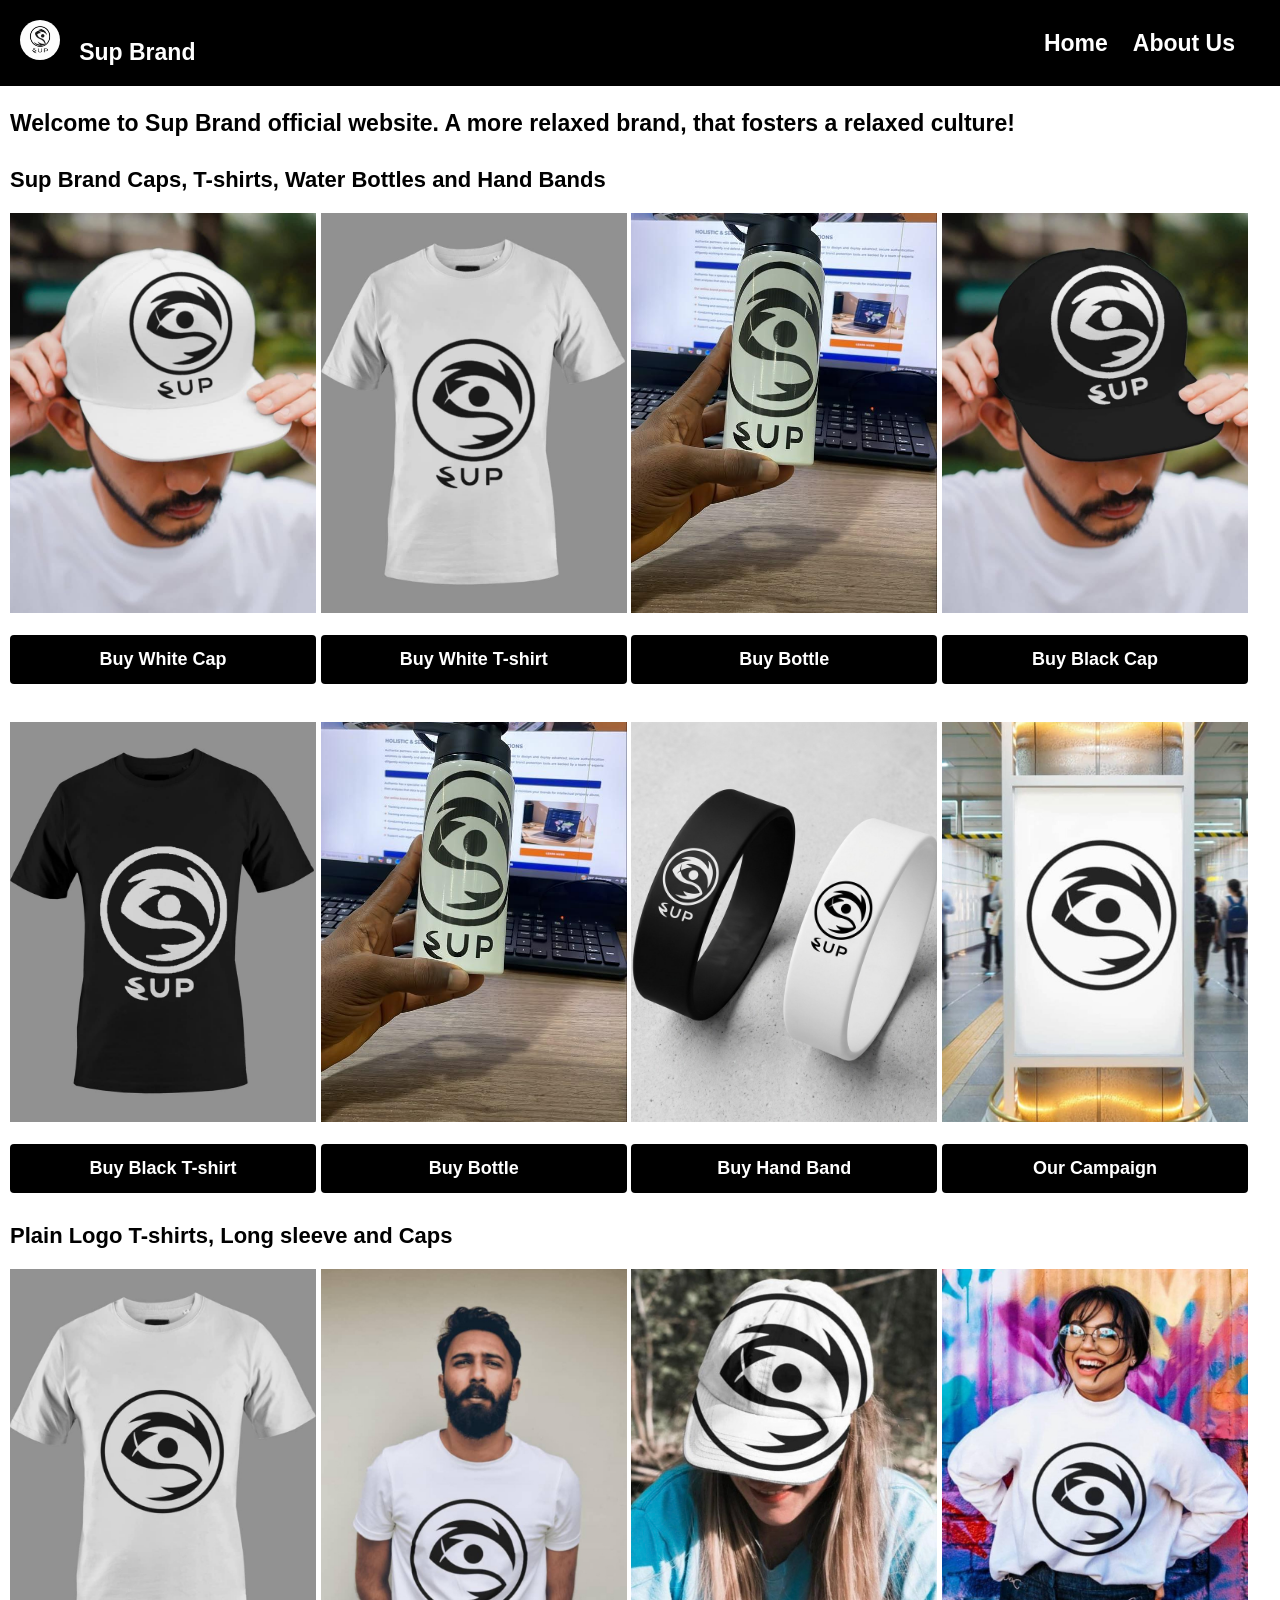
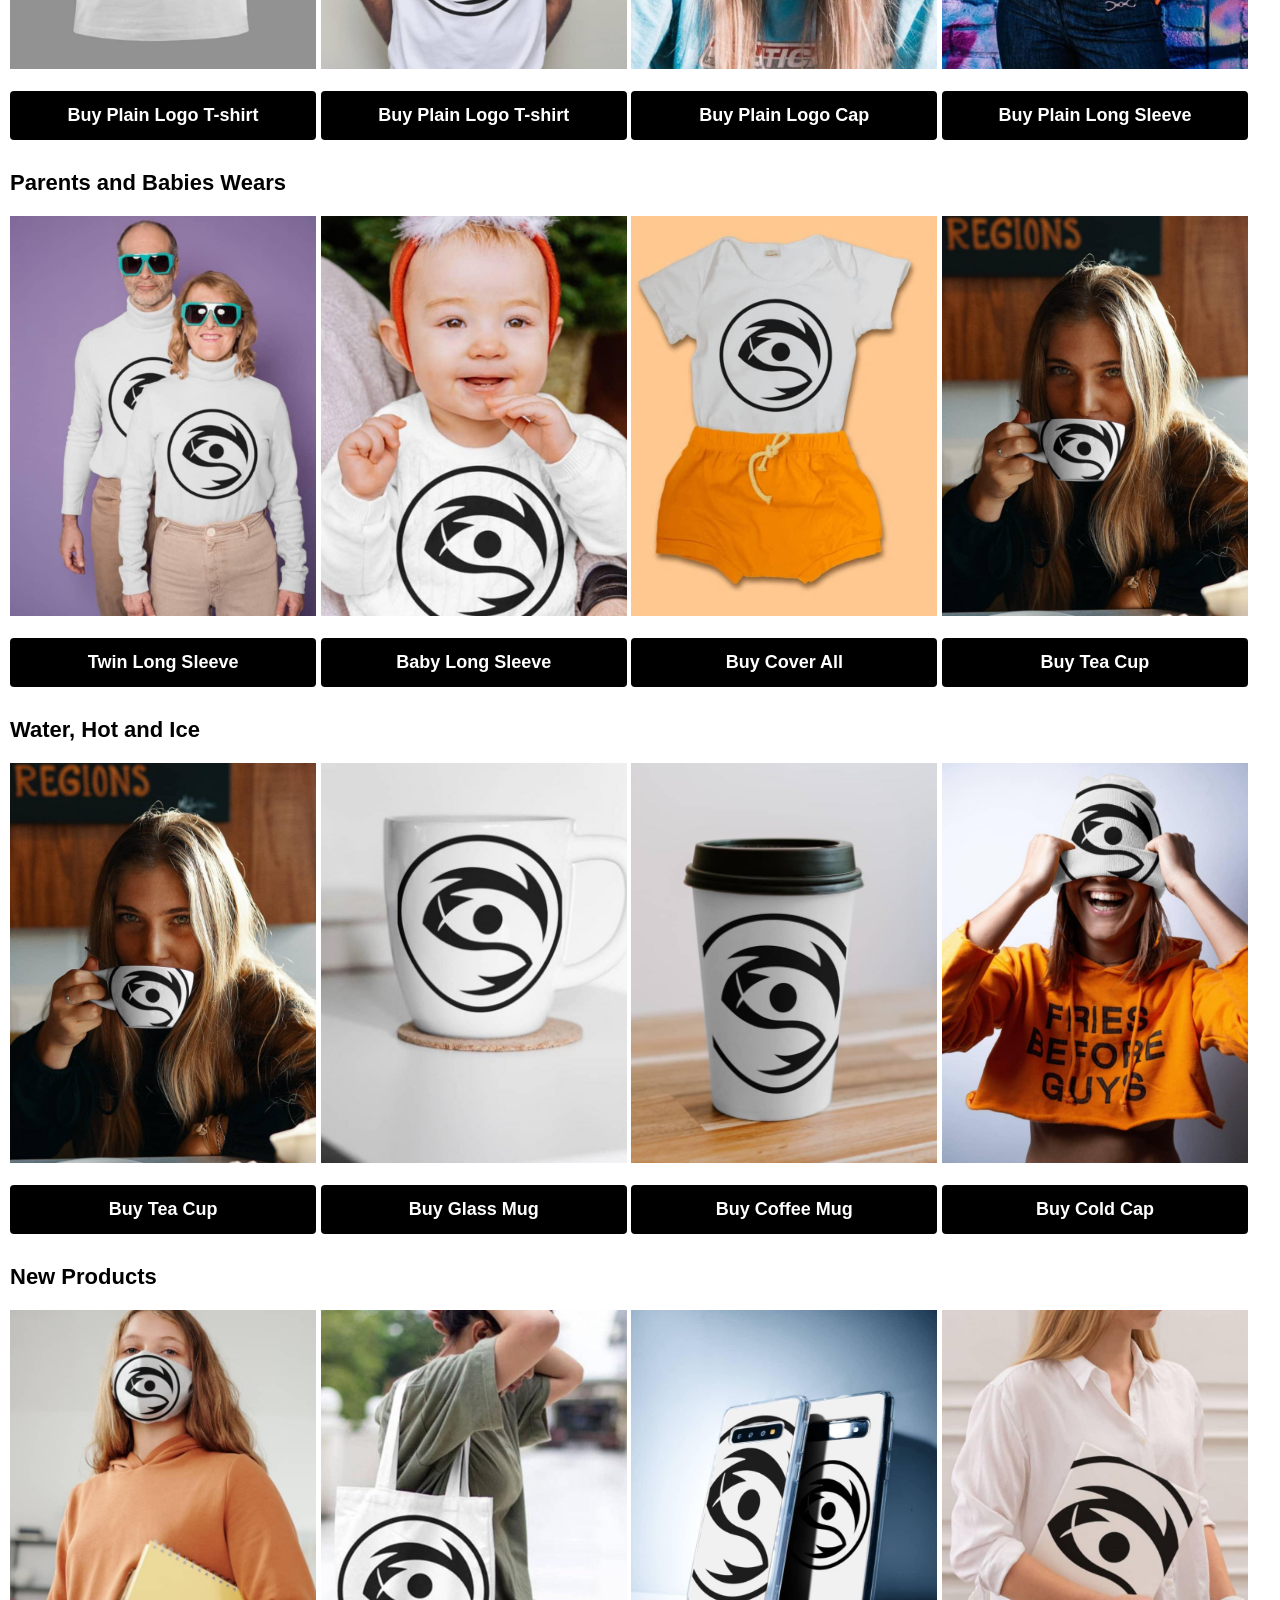
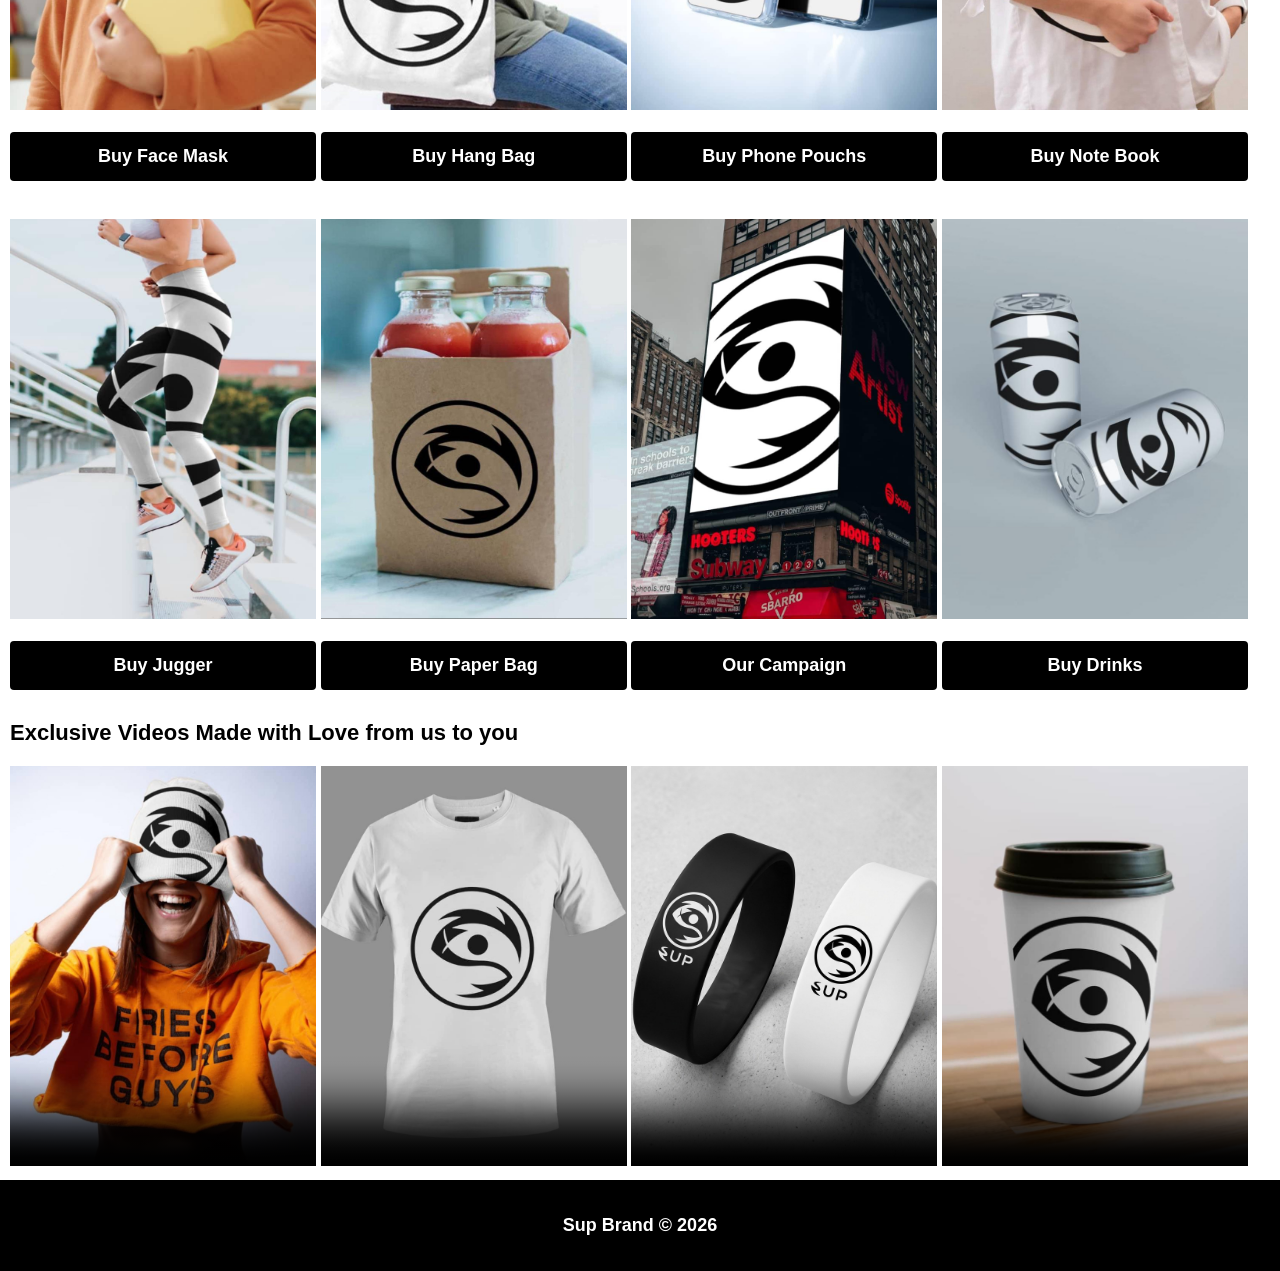
==== index.html @ b051cf8e "Update index.html" ====
<!DOCTYPE html>
<html lang="en">
<head>
    <meta charset="UTF-8">
    <meta name="viewport" content="width=device-width, initial-scale=1.0">
    <link rel="stylesheet" href="./index.css">
    <link rel="icon" href="sup_logo.JPG">
    <title>Sup Brand</title>
</head>
<body>
    <header>
        <a href="index.html"><img src="sup_logo.JPG" alt="Logo" id="logo"></a>
        &nbsp;
        Sup Brand 
        <ul>
            <li><a href="index.html">Home</a></li>
            <li><a href="about.html">About Us</a></li>
        </ul>
        <ul class="mobile-menu">
            <li><a id="menu"><svg xmlns="http://www.w3.org/2000/svg" width="25" height="25" viewBox="0 0 24 24" fill="#fff" stroke="#fff" stroke-width="2" stroke-linecap="round" stroke-linejoin="round" class="feather feather-menu"><line x1="3" y1="12" x2="21" y2="12"></line><line x1="3" y1="6" x2="21" y2="6"></line><line x1="3" y1="18" x2="21" y2="18"></line></svg></a></li>
        </ul>
    </header>

    <div id="menu-bar">
        <ul>
            <li><a href="index.html"><svg xmlns="http://www.w3.org/2000/svg" width="24" height="24" viewBox="0 0 24 24" fill="#fff" stroke="#000" stroke-width="2" stroke-linecap="round" stroke-linejoin="round" class="feather feather-home"><path d="M3 9l9-7 9 7v11a2 2 0 0 1-2 2H5a2 2 0 0 1-2-2z"></path><polyline points="9 22 9 12 15 12 15 22"></polyline></svg> &nbsp; Home</a></li>
            <li><a href="about.html"><svg xmlns="http://www.w3.org/2000/svg" width="25" height="25" viewBox="0 0 24 24" fill="#fff" stroke="#000" stroke-width="2" stroke-linecap="round" stroke-linejoin="round" class="feather feather-arrow-right-circle"><circle cx="12" cy="12" r="10"></circle><polyline points="12 16 16 12 12 8"></polyline><line x1="8" y1="12" x2="16" y2="12"></line></svg> &nbsp; About Us</a></li>
        </ul>
    </div>

    <div class="body">
        <h1>
            Welcome to Sup Brand official website. A more relaxed brand, that fosters a relaxed culture! 
        </h1>
        <h2>Sup Brand Caps, T-shirts, Water Bottles and Hand Bands</h2>
        <a href="white_cap.JPG"><img src="white_cap.JPG" alt="White Cap"></a>
        <a href="official_sup_t-shirt.jpeg"><img src="official_sup_t-shirt.jpeg" alt="White T-shirt"></a>
        <a href="bottle.jpeg"><img src="bottle.jpeg" alt="Bottle"></a>
        <a href="black_cap.JPG"><img src="black_cap.JPG" alt="Black Cap"></a>
        <br><br>
        <a href="https://chat.whatsapp.com/Ik4qP1xSdpTBQ17QCoup6d"><button>Buy White Cap</button></a>
        <a href="https://chat.whatsapp.com/Ik4qP1xSdpTBQ17QCoup6d"><button>Buy White T-shirt</button></a>
        <a href="https://chat.whatsapp.com/Ik4qP1xSdpTBQ17QCoup6d"><button>Buy Bottle</button></a>
        <a href="https://chat.whatsapp.com/Ik4qP1xSdpTBQ17QCoup6d"><button>Buy Black Cap</button></a>
        <br><br>
        <a href="black_t-shirt.JPG"><img src="black_t-shirt.JPG" alt="Black T-shirt"></a>
        <a href="bottle.jpeg"><img src="bottle.jpeg" alt="Bottle"></a>
        <a href="hand_band.JPG"><img src="hand_band.JPG" alt="White and Black Hand Bands"></a>
        <a href="trainstation_billboard.jpeg"><img src="trainstation_billboard.jpeg" alt="Train Station"></a>
        <br><br>
        <a href="https://chat.whatsapp.com/Ik4qP1xSdpTBQ17QCoup6d"><button>Buy Black T-shirt</button></a>        
        <a href="https://chat.whatsapp.com/Ik4qP1xSdpTBQ17QCoup6d"><button>Buy Bottle</button></a>
        <a href="https://chat.whatsapp.com/Ik4qP1xSdpTBQ17QCoup6d"><button>Buy Hand Band</button></a>
        <a href="https://chat.whatsapp.com/Ik4qP1xSdpTBQ17QCoup6d"><button>Our Campaign</button></a>
        <h2>Plain Logo T-shirts, Long sleeve and Caps</h2>
        <a href="sup_t-shirt.jpg"><img src="sup_t-shirt.jpg" alt="Plain Logo T-shirt"></a>
        <a href="sup_male_t-shirt.jpg"><img src="sup_male_t-shirt.jpg" alt="Plain Logo T-shirt"></a>
        <a href="female_sup_cap.jpg"><img src="female_sup_cap.jpg" alt="Plain Logo Cap"></a>
        <a href="female_longsleeve.jpg"><img src="female_longsleeve.jpg" alt="Plain Long Sleeve"></a>
        <br><br>
        <a href="https://chat.whatsapp.com/Ik4qP1xSdpTBQ17QCoup6d"><button>Buy Plain Logo T-shirt</button></a>
        <a href="https://chat.whatsapp.com/Ik4qP1xSdpTBQ17QCoup6d"><button>Buy Plain Logo T-shirt</button></a>
        <a href="https://chat.whatsapp.com/Ik4qP1xSdpTBQ17QCoup6d"><button>Buy Plain Logo Cap</button></a>
        <a href="https://chat.whatsapp.com/Ik4qP1xSdpTBQ17QCoup6d"><button>Buy Plain Long Sleeve</button></a>
        <h2>Parents and Babies Wears</h2>
        <a href="twin_longsleeves.jpg"><img src="twin_longsleeves.jpg" alt="Twin long Sleeve"></a>
        <a href="baby_longsleeve.jpeg"><img src="baby_longsleeve.jpeg" alt="Baby Sleeve"></a>
        <a href="cover_all_for_baby.jpeg"><img src="cover_all_for_baby.jpeg" alt="Cover All"></a>
        <a href="sup_cup.jpg"><img src="sup_cup.jpg" alt="Sup Cup"></a>
        <br><br>
        <a href="https://chat.whatsapp.com/Ik4qP1xSdpTBQ17QCoup6d"><button>Twin Long Sleeve</button></a>
        <a href="https://chat.whatsapp.com/Ik4qP1xSdpTBQ17QCoup6d"><button>Baby Long Sleeve</button></a>
        <a href="https://chat.whatsapp.com/Ik4qP1xSdpTBQ17QCoup6d"><button>Buy Cover All</button></a>
        <a href="https://chat.whatsapp.com/Ik4qP1xSdpTBQ17QCoup6d"><button>Buy Tea Cup</button></a>
        <h2>Water, Hot and Ice</h2>
        <a href="sup_cup.jpg"><img src="sup_cup.jpg" alt="Sup Cup"></a>
        <a href="mug_on_table.jpg"><img src="mug_on_table.jpg" alt="Glass Mug"></a>
        <a href="mug_coffee.jpg"><img src="mug_coffee.jpg" alt="Coffee Mug"></a>
        <a href="cold_cap.jpg"><img src="cold_cap.jpg" alt="Cold Cap"></a>
        <br><br>
        <a href="https://chat.whatsapp.com/Ik4qP1xSdpTBQ17QCoup6d"><button>Buy Tea Cup</button></a>
        <a href="https://chat.whatsapp.com/Ik4qP1xSdpTBQ17QCoup6d"><button>Buy Glass Mug</button></a>
        <a href="https://chat.whatsapp.com/Ik4qP1xSdpTBQ17QCoup6d"><button>Buy Coffee Mug</button></a>
        <a href="https://chat.whatsapp.com/Ik4qP1xSdpTBQ17QCoup6d"><button>Buy Cold Cap</button></a>
        <h2>New Products</h2>
        <a href="face_mask.jpeg"><img src="face_mask.jpeg" alt="Face Mask"></a>
        <a href="market_bag.jpg"><img src="market_bag.jpg" alt="Hang Bag"></a>
        <a href="phone_pouch.jpg"><img src="phone_pouch.jpg" alt="Phone Pouchs"></a>
        <a href="book.jpg"><img src="book.jpg" alt="Note Book"></a>
        <br><br>
        <a href="https://chat.whatsapp.com/Ik4qP1xSdpTBQ17QCoup6d"><button>Buy Face Mask</button></a>
        <a href="https://chat.whatsapp.com/Ik4qP1xSdpTBQ17QCoup6d"><button>Buy Hang Bag</button></a>
        <a href="https://chat.whatsapp.com/Ik4qP1xSdpTBQ17QCoup6d"><button>Buy Phone Pouchs</button></a>
        <a href="https://chat.whatsapp.com/Ik4qP1xSdpTBQ17QCoup6d"><button>Buy Note Book</button></a>
        <br><br>
        <a href="jugger.jpg"><img src="jugger.jpg" alt="Jugger"></a>
        <a href="paper_bag.jpg"><img src="paper_bag.jpg" alt="Paper Bag"></a>
        <a href="billboard_logo_ad.jpeg"><img src="billboard_logo_ad.jpeg" alt="Bill Board"></a>
        <a href="surprise_drinks.jpg"><img src="surprise_drinks.jpg" alt="Drink"></a>
        <br><br>
        <a href="https://chat.whatsapp.com/Ik4qP1xSdpTBQ17QCoup6d"><button>Buy Jugger</button></a>
        <a href="https://chat.whatsapp.com/Ik4qP1xSdpTBQ17QCoup6d"><button>Buy Paper Bag</button></a>
        <a href="https://chat.whatsapp.com/Ik4qP1xSdpTBQ17QCoup6d"><button>Our Campaign</button></a>
        <a href="https://chat.whatsapp.com/Ik4qP1xSdpTBQ17QCoup6d"><button>Buy Drinks</button></a>
        <h2>Exclusive Videos Made with Love from us to you</h2>
        <a href="all_black_and_white_cap_bottle_t-shirt.MP4"><video src="all_black_and_white_cap_bottle_t-shirt.MP4" poster="cold_cap.jpg" controls></video></a>
        <a href="dacing.MP4"><video src="dacing.MP4" poster="sup_t-shirt.jpg" controls></video></a>
        <a href="hand_band_video.MP4"><video src="hand_band_video.MP4" poster="hand_band.JPG" controls></video></a>
        <a href="mug_coffee_video.MOV"><video src="mug_coffee_video.MOV" poster="mug_coffee.jpg" controls></video></a>
    </div>
    <div class="mobile">
        <h1>
            A more relaxed brand, that fosters relaxed culture!
        </h1>
        <a href="white_cap.JPG"><img src="white_cap.JPG" alt="White Cap"></a>
        <a href="official_sup_t-shirt.jpeg"><img src="official_sup_t-shirt.jpeg" alt="White T-shirt"></a>
        <br><br>
        <a href="https://chat.whatsapp.com/Ik4qP1xSdpTBQ17QCoup6d"><button>White Cap</button></a>
        <a href="https://chat.whatsapp.com/Ik4qP1xSdpTBQ17QCoup6d"><button>White T-shirt</button></a>
        <br><br>
        <a href="bottle.jpeg"><img src="bottle.jpeg" alt="Bottle"></a>
        <a href="black_cap.JPG"><img src="black_cap.JPG" alt="Black Cap"></a>
        <br><br>
        <a href="https://chat.whatsapp.com/Ik4qP1xSdpTBQ17QCoup6d"><button>Bottle</button></a>
        <a href="https://chat.whatsapp.com/Ik4qP1xSdpTBQ17QCoup6d"><button>Black Cap</button></a>
        <br><br>
        <a href="black_t-shirt.JPG"><img src="black_t-shirt.JPG" alt="Black T-shirt"></a>
        <a href="bottle.jpeg"><img src="bottle.jpeg" alt="Bottle"></a>
        <br><br>
        <a href="https://chat.whatsapp.com/Ik4qP1xSdpTBQ17QCoup6d"><button>Black T-shirt</button></a>        
        <a href="https://chat.whatsapp.com/Ik4qP1xSdpTBQ17QCoup6d"><button>Bottle</button></a>
        <br><br>
        <a href="hand_band.JPG"><img src="hand_band.JPG" alt="White and Black Hand Bands"></a>
        <a href="trainstation_billboard.jpeg"><img src="trainstation_billboard.jpeg" alt="Train Station"></a>
        <br><br>
        <a href="https://chat.whatsapp.com/Ik4qP1xSdpTBQ17QCoup6d"><button>Hand Band</button></a>
        <a href="https://chat.whatsapp.com/Ik4qP1xSdpTBQ17QCoup6d"><button>Our Campaign</button></a>
        <h2>Plain Logo Products</h2>
        <a href="sup_t-shirt.jpg"><img src="sup_t-shirt.jpg" alt="Plain Logo T-shirt"></a>
        <a href="sup_male_t-shirt.jpg"><img src="sup_male_t-shirt.jpg" alt="Plain Logo T-shirt"></a>
        <br><br>
        <a href="https://chat.whatsapp.com/Ik4qP1xSdpTBQ17QCoup6d"><button>Plain Logo T-shirt</button></a>
        <a href="https://chat.whatsapp.com/Ik4qP1xSdpTBQ17QCoup6d"><button>Plain Logo T-shirt</button></a>
        <br><br>
        <a href="female_sup_cap.jpg"><img src="female_sup_cap.jpg" alt="Plain Logo Cap"></a>
        <a href="female_longsleeve.jpg"><img src="female_longsleeve.jpg" alt="Plain Long Sleeve"></a>
        <br><br>
        <a href="https://chat.whatsapp.com/Ik4qP1xSdpTBQ17QCoup6d"><button>Plain Logo Cap</button></a>
        <a href="https://chat.whatsapp.com/Ik4qP1xSdpTBQ17QCoup6d"><button>Long Sleeve</button></a>
        <h2>Parents and Babies Wears</h2>
        <a href="twin_longsleeves.jpg"><img src="twin_longsleeves.jpg" alt="Twin long Sleeve"></a>
        <a href="baby_longsleeve.jpeg"><img src="baby_longsleeve.jpeg" alt="Baby Sleeve"></a>
        <br><br>
        <a href="https://chat.whatsapp.com/Ik4qP1xSdpTBQ17QCoup6d"><button>Twin Long Sleeve</button></a>
        <a href="https://chat.whatsapp.com/Ik4qP1xSdpTBQ17QCoup6d"><button>Baby Long Sleeve</button></a>
        <br><br>
        <a href="cover_all_for_baby.jpeg"><img src="cover_all_for_baby.jpeg" alt="Cover All"></a>
        <a href="sup_cup.jpg"><img src="sup_cup.jpg" alt="Sup Cup"></a>
        <br><br>
        <a href="https://chat.whatsapp.com/Ik4qP1xSdpTBQ17QCoup6d"><button>Cover All</button></a>
        <a href="https://chat.whatsapp.com/Ik4qP1xSdpTBQ17QCoup6d"><button>Tea Cup</button></a>
        <h2>Water, Hot and Ice</h2>
        <a href="sup_cup.jpg"><img src="sup_cup.jpg" alt="Sup Cup"></a>
        <a href="mug_on_table.jpg"><img src="mug_on_table.jpg" alt="Glass Mug"></a>
        <br><br>
        <a href="https://chat.whatsapp.com/Ik4qP1xSdpTBQ17QCoup6d"><button>Tea Cup</button></a>
        <a href="https://chat.whatsapp.com/Ik4qP1xSdpTBQ17QCoup6d"><button>Glass Mug</button></a>
        <br><br>
        <a href="mug_coffee.jpg"><img src="mug_coffee.jpg" alt="Coffee Mug"></a>
        <a href="cold_cap.jpg"><img src="cold_cap.jpg" alt="Cold Cap"></a>
        <br><br>
        <a href="https://chat.whatsapp.com/Ik4qP1xSdpTBQ17QCoup6d"><button>Coffee Mug</button></a>
        <a href="https://chat.whatsapp.com/Ik4qP1xSdpTBQ17QCoup6d"><button>Winter Cap</button></a>
        <h2>New Products</h2>
        <a href="face_mask.jpeg"><img src="face_mask.jpeg" alt="Face Mask"></a>
        <a href="market_bag.jpg"><img src="market_bag.jpg" alt="Hang Bag"></a>
        <br><br>
        <a href="https://chat.whatsapp.com/Ik4qP1xSdpTBQ17QCoup6d"><button>Face Mask</button></a>
        <a href="https://chat.whatsapp.com/Ik4qP1xSdpTBQ17QCoup6d"><button>Hang Bag</button></a>
        <br><br>
        <a href="phone_pouch.jpg"><img src="phone_pouch.jpg" alt="Phone Pouchs"></a>
        <a href="book.jpg"><img src="book.jpg" alt="Note Book"></a>
        <br><br>
        <a href="https://chat.whatsapp.com/Ik4qP1xSdpTBQ17QCoup6d"><button>Phone Pouchs</button></a>
        <a href="https://chat.whatsapp.com/Ik4qP1xSdpTBQ17QCoup6d"><button>Note Book</button></a>
        <br><br>
        <a href="jugger.jpg"><img src="jugger.jpg" alt="Jugger"></a>
        <a href="paper_bag.jpg"><img src="paper_bag.jpg" alt="Paper Bag"></a>
        <br><br>
        <a href="https://chat.whatsapp.com/Ik4qP1xSdpTBQ17QCoup6d"><button>Jugger</button></a>
        <a href="https://chat.whatsapp.com/Ik4qP1xSdpTBQ17QCoup6d"><button>Paper Bag</button></a>
        <br><br>
        <a href="billboard_logo_ad.jpeg"><img src="billboard_logo_ad.jpeg" alt="Bill Board"></a>
        <a href="surprise_drinks.jpg"><img src="surprise_drinks.jpg" alt="Can Drink"></a>
        <br><br>
        <a href="https://chat.whatsapp.com/Ik4qP1xSdpTBQ17QCoup6d"><button>Our Campaign</button></a>
        <a href="https://chat.whatsapp.com/Ik4qP1xSdpTBQ17QCoup6d"><button>Can Drink</button></a>
        <h2>Exclusive Videos</h2>
        <video src="all_black_and_white_cap_bottle_t-shirt.MP4" poster="cold_cap.jpg" controls></video>
        <video src="dacing.MP4" poster="sup_t-shirt.jpg" controls></video>
        <br><br>
        <video src="hand_band_video.MP4" poster="hand_band.JPG" controls></video>
        <video src="mug_coffee_video.MOV" poster="mug_coffee.jpg" controls></video>
    </div>
    <footer>Sup Brand &copy; 2026</footer>

    <script src="./app.js"></script>
</body>
</html>
---- index.css ----
*{
            margin: 0;
            box-sizing: border-box;
            padding: 0px;
            font-family: 'inter', sans-serif;
        }
        #logo{
            width: 40px;
            height: 40px;
            border-radius: 50%;
            object-fit: cover;
        }
        header{
            background-color: #000;
            padding: 20px;
            color: #fff;
            font-size: 23px;
            font-weight: bold;
            position: fixed;
            top: 0;
            width: 100%;
        }
        ul{
            float: right;
            margin-right: 25px;
            display: flex;
            flex-direction: row;
            list-style-type: none;
            font-size: 23px;
            gap: 25px;
        }
        ul li{

            margin-top: 10px;
        }
        ul li a{
            color: #fff;
            text-decoration: none;
        }
        #menu-bar{
            display: none;
        }
        #menu-bar ul{
            display: none;
            top: 80px;
            width: 100%;
            position: fixed;
            background-color: black;
            color: #fff;
            display: flex;
            flex-direction: column;
            padding: 20px;
        }
        #menu-bar ul a{
            font-size: 23px;
        }
        .body{
            margin: 10px;
            margin-top:110px;
        }
        .body h1, h2{
            margin-top: 30px;
            font-size: 23px;
        }
        .body h2{
            font-size: 22px;
        }
        .body img, video{
            width: 24.3%;
            margin-top: 20px;
            height: 400px;
            border-radius: 0px;
            object-fit: cover;
        }
        .body button{
            color: #fff;
            background-color: #000;
            padding: 14px;
            border-radius: 4px;
            font-weight: bold;
            font-size: 18px;
            width: 24.3%;
            border: none;
            cursor: pointer;
        }
        footer{
            padding: 35px;
            background-color: #000;
            color: #fff;
            text-align: center;
            font-weight: bold;
            font-size: 18px;
        }
        .mobile-menu{
            display: none;
        }
        .mobile{
            display: none;
        }
        
        @media(max-width:600px){
            #logo{
                width: 35px;
                height: 35px;
            }
            ul{
                display: none;
                margin-right: 10px;
            }
            .mobile-menu{
                display:block;
            }
            .body{
                display: none;
            }
            .mobile{
                display: block;
                margin: 10px;
                margin-top: 100px;
            }
            .mobile h1, h2{
                margin-top: 30px;
                font-size: 23px;
            }
            .mobile h2{
                font-size: 21px;
            }
            .mobile img, video{
                width: 48.6%;
                margin-top: 20px;
                height: 220px;
                border-radius: 0px;
                object-fit: cover;
            }
            .mobile button{
                color: #fff;
                background-color: #000;
                padding: 14px;
                border-radius: 4px;
                font-weight: bold;
                font-size: 16px;
                width: 48.6%;
                border: none;
                cursor: pointer;
            }
        }
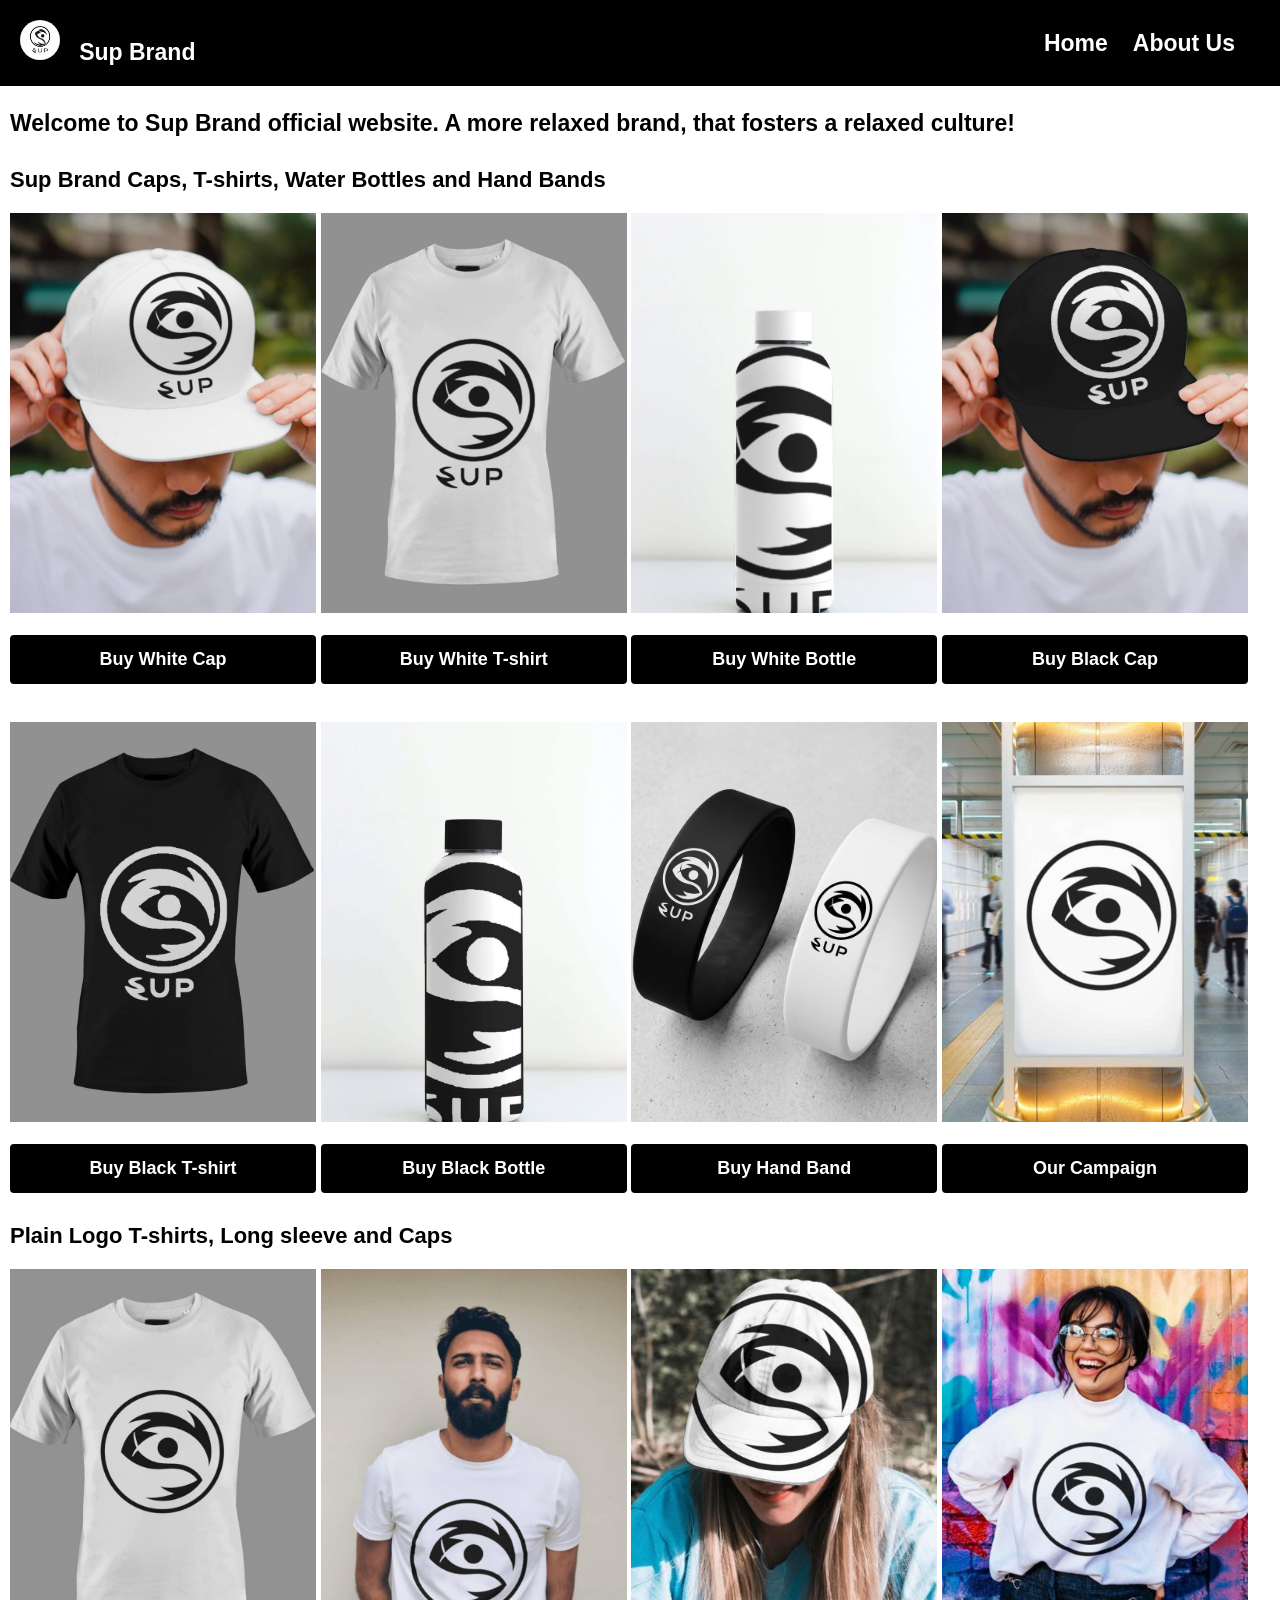
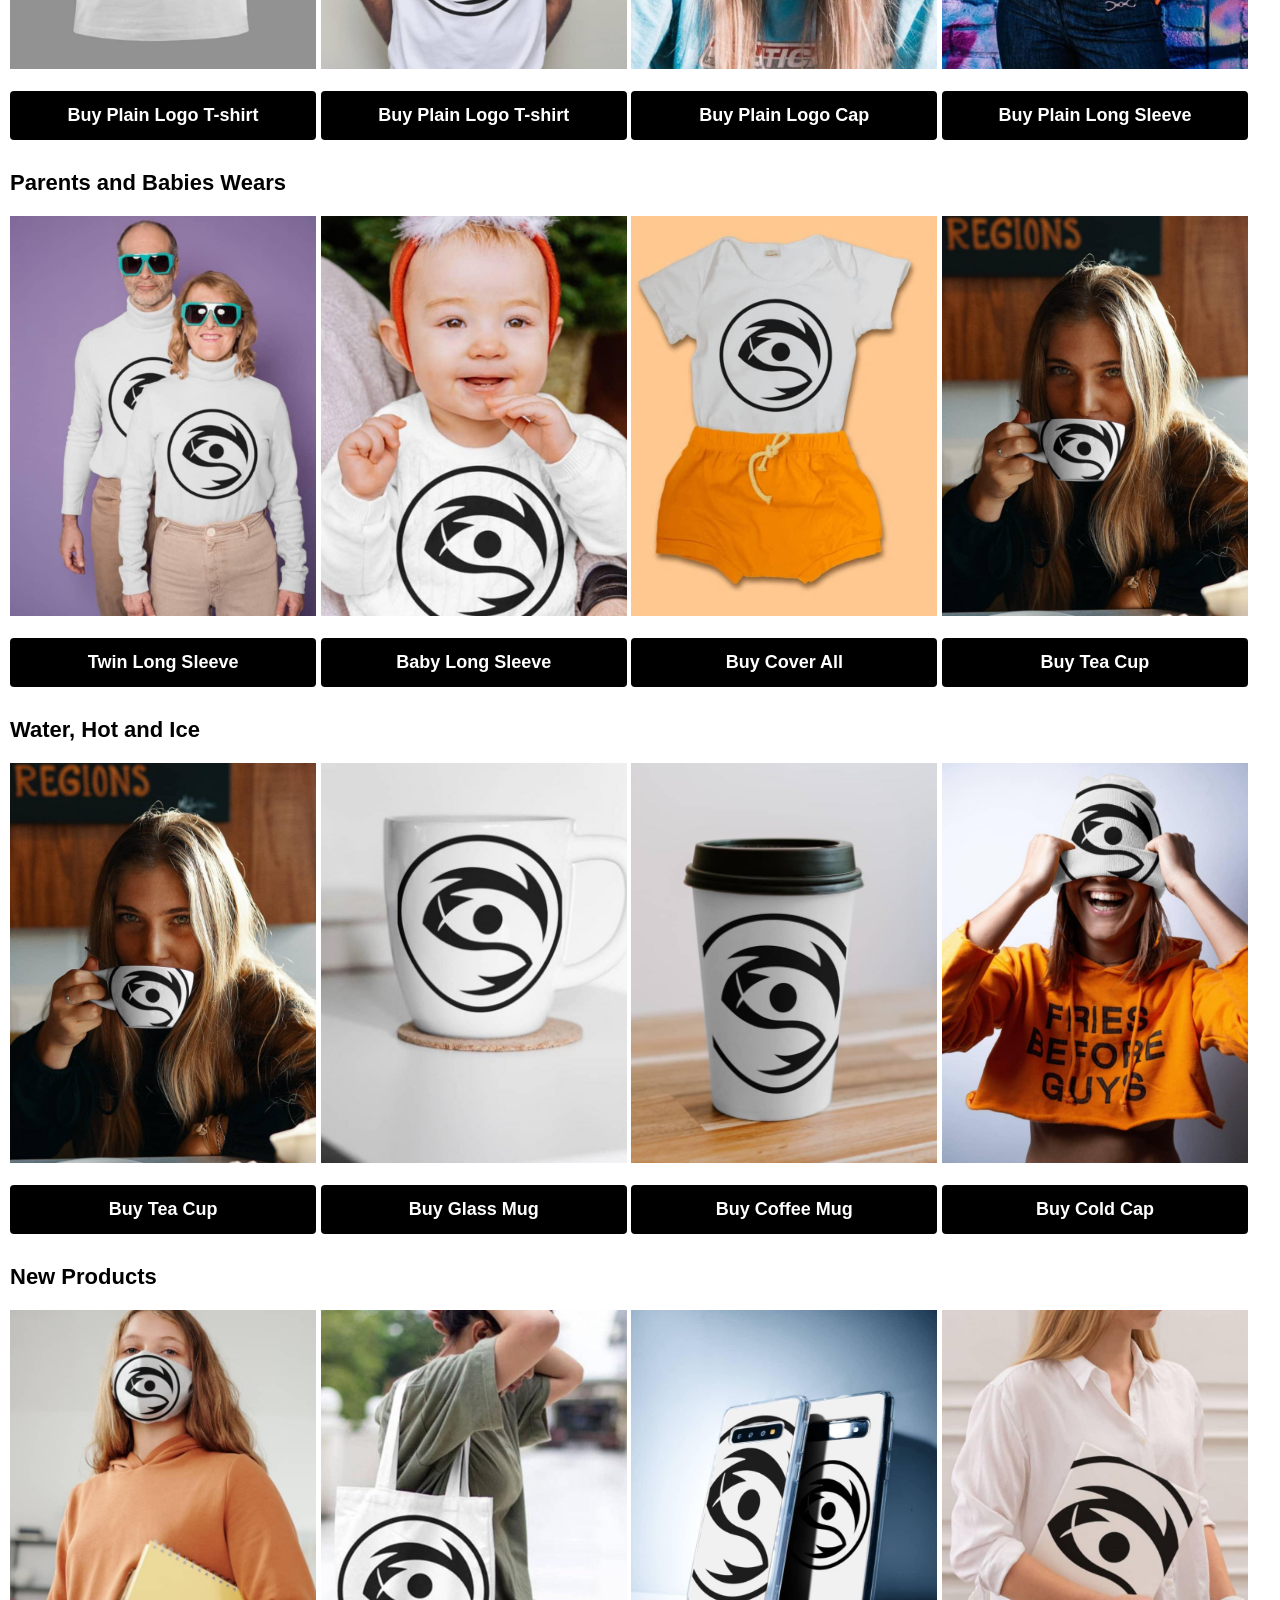
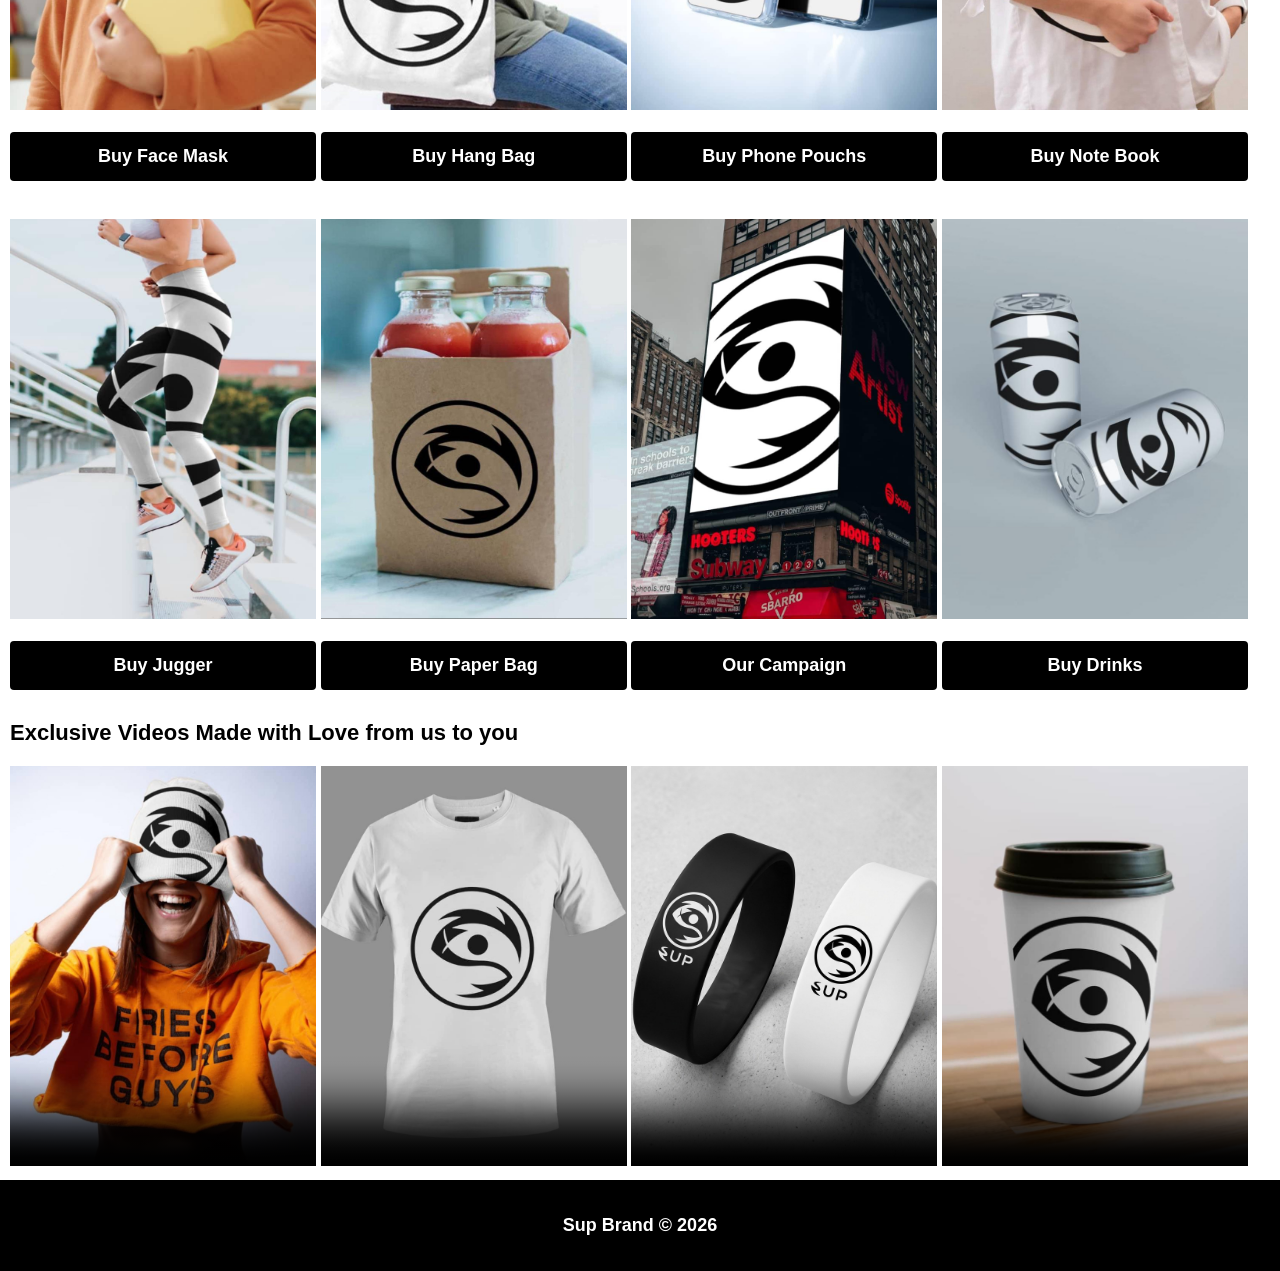
==== commit 9763e112: "Update index.html" ====
--- a/index.html
+++ b/index.html
@@ -35,21 +35,21 @@
         <h2>Sup Brand Caps, T-shirts, Water Bottles and Hand Bands</h2>
         <a href="white_cap.JPG"><img src="white_cap.JPG" alt="White Cap"></a>
         <a href="official_sup_t-shirt.jpeg"><img src="official_sup_t-shirt.jpeg" alt="White T-shirt"></a>
-        <a href="bottle.jpeg"><img src="bottle.jpeg" alt="Bottle"></a>
+        <a href="bottle.jpeg"><img src="white_water_bottle.JPG" alt="White Bottle"></a>
         <a href="black_cap.JPG"><img src="black_cap.JPG" alt="Black Cap"></a>
         <br><br>
         <a href="https://chat.whatsapp.com/Ik4qP1xSdpTBQ17QCoup6d"><button>Buy White Cap</button></a>
         <a href="https://chat.whatsapp.com/Ik4qP1xSdpTBQ17QCoup6d"><button>Buy White T-shirt</button></a>
-        <a href="https://chat.whatsapp.com/Ik4qP1xSdpTBQ17QCoup6d"><button>Buy Bottle</button></a>
+        <a href="https://chat.whatsapp.com/Ik4qP1xSdpTBQ17QCoup6d"><button>Buy White Bottle</button></a>
         <a href="https://chat.whatsapp.com/Ik4qP1xSdpTBQ17QCoup6d"><button>Buy Black Cap</button></a>
         <br><br>
         <a href="black_t-shirt.JPG"><img src="black_t-shirt.JPG" alt="Black T-shirt"></a>
-        <a href="bottle.jpeg"><img src="bottle.jpeg" alt="Bottle"></a>
+        <a href="bottle.jpeg"><img src="black_water_bottle.JPG" alt="Black Bottle"></a>
         <a href="hand_band.JPG"><img src="hand_band.JPG" alt="White and Black Hand Bands"></a>
         <a href="trainstation_billboard.jpeg"><img src="trainstation_billboard.jpeg" alt="Train Station"></a>
         <br><br>
         <a href="https://chat.whatsapp.com/Ik4qP1xSdpTBQ17QCoup6d"><button>Buy Black T-shirt</button></a>        
-        <a href="https://chat.whatsapp.com/Ik4qP1xSdpTBQ17QCoup6d"><button>Buy Bottle</button></a>
+        <a href="https://chat.whatsapp.com/Ik4qP1xSdpTBQ17QCoup6d"><button>Buy Black Bottle</button></a>
         <a href="https://chat.whatsapp.com/Ik4qP1xSdpTBQ17QCoup6d"><button>Buy Hand Band</button></a>
         <a href="https://chat.whatsapp.com/Ik4qP1xSdpTBQ17QCoup6d"><button>Our Campaign</button></a>
         <h2>Plain Logo T-shirts, Long sleeve and Caps</h2>
@@ -118,17 +118,17 @@
         <a href="https://chat.whatsapp.com/Ik4qP1xSdpTBQ17QCoup6d"><button>White Cap</button></a>
         <a href="https://chat.whatsapp.com/Ik4qP1xSdpTBQ17QCoup6d"><button>White T-shirt</button></a>
         <br><br>
-        <a href="bottle.jpeg"><img src="bottle.jpeg" alt="Bottle"></a>
+        <a href="bottle.jpeg"><img src="white_water_bottle.JPG" alt="White Bottle"></a>
         <a href="black_cap.JPG"><img src="black_cap.JPG" alt="Black Cap"></a>
         <br><br>
-        <a href="https://chat.whatsapp.com/Ik4qP1xSdpTBQ17QCoup6d"><button>Bottle</button></a>
+        <a href="https://chat.whatsapp.com/Ik4qP1xSdpTBQ17QCoup6d"><button>White Bottle</button></a>
         <a href="https://chat.whatsapp.com/Ik4qP1xSdpTBQ17QCoup6d"><button>Black Cap</button></a>
         <br><br>
         <a href="black_t-shirt.JPG"><img src="black_t-shirt.JPG" alt="Black T-shirt"></a>
-        <a href="bottle.jpeg"><img src="bottle.jpeg" alt="Bottle"></a>
+        <a href="bottle.jpeg"><img src="black_water_bottle.JPG" alt="Black Bottle"></a>
         <br><br>
         <a href="https://chat.whatsapp.com/Ik4qP1xSdpTBQ17QCoup6d"><button>Black T-shirt</button></a>        
-        <a href="https://chat.whatsapp.com/Ik4qP1xSdpTBQ17QCoup6d"><button>Bottle</button></a>
+        <a href="https://chat.whatsapp.com/Ik4qP1xSdpTBQ17QCoup6d"><button>Black Bottle</button></a>
         <br><br>
         <a href="hand_band.JPG"><img src="hand_band.JPG" alt="White and Black Hand Bands"></a>
         <a href="trainstation_billboard.jpeg"><img src="trainstation_billboard.jpeg" alt="Train Station"></a>
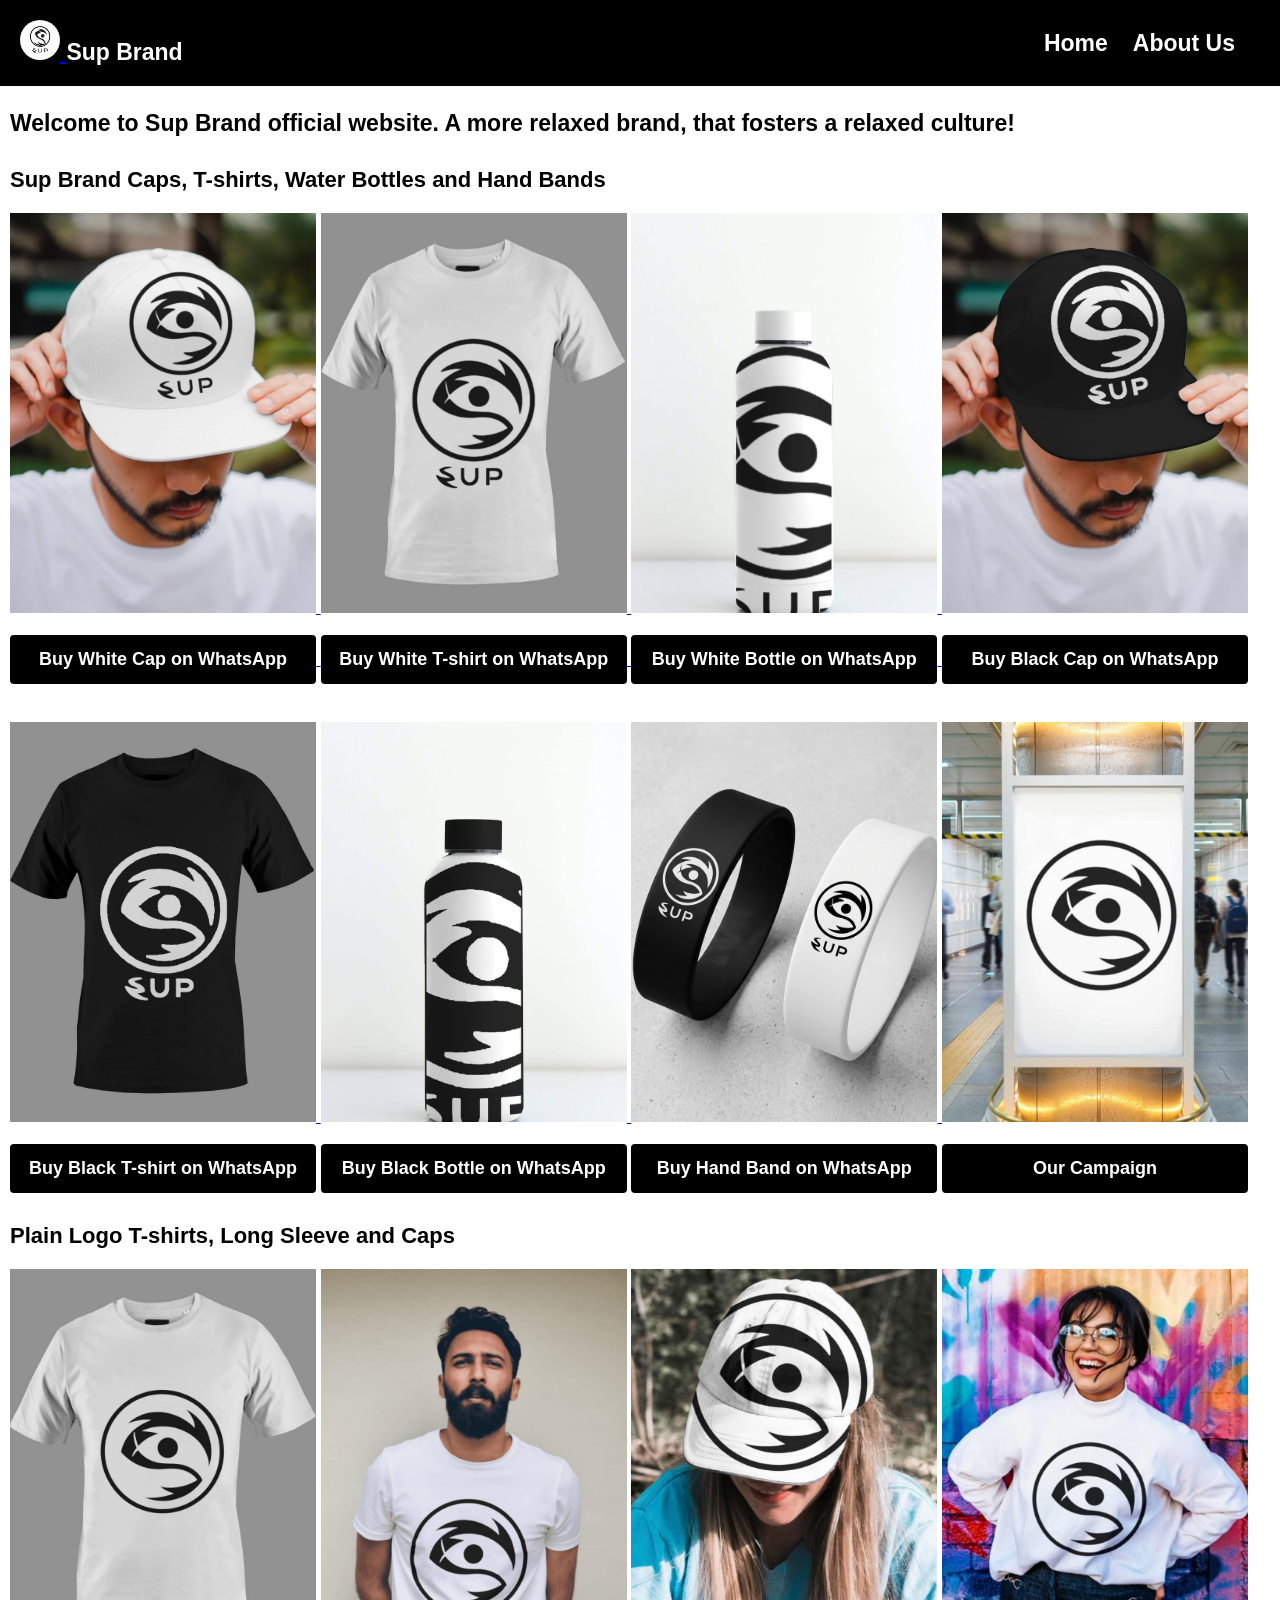
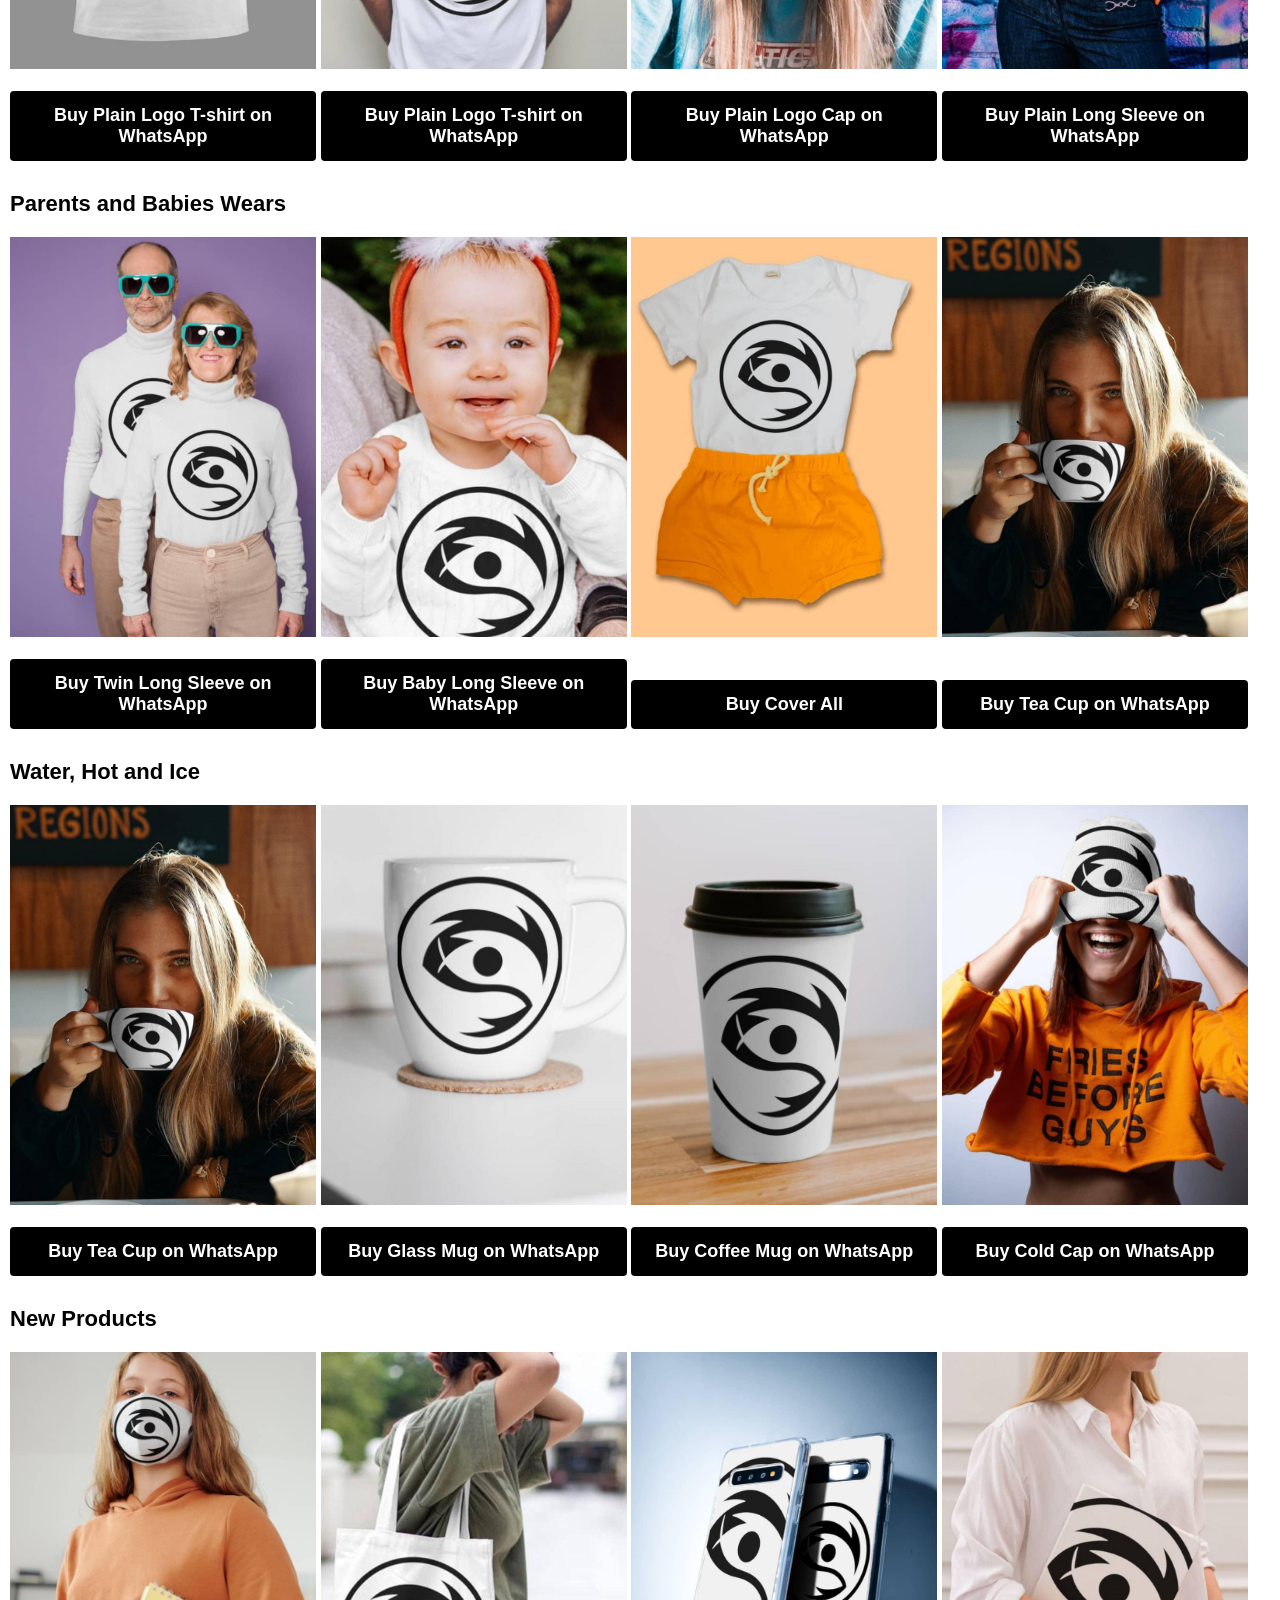
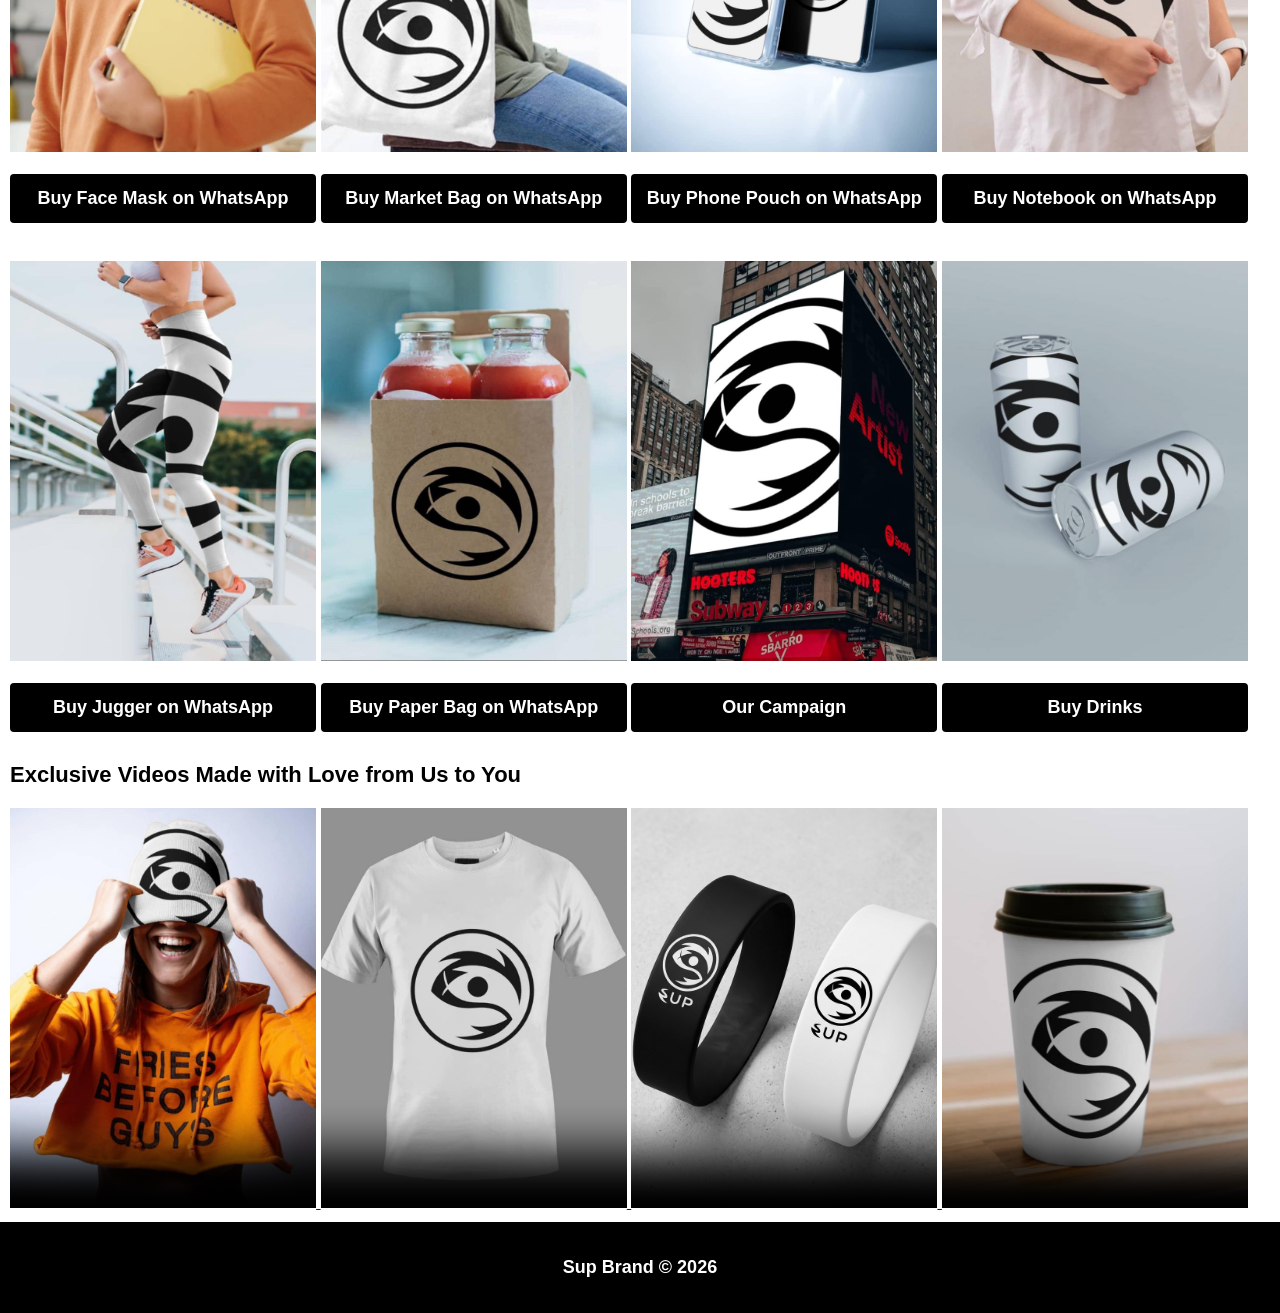
==== commit b1abb902: "Update index.html" ====
--- a/index.html
+++ b/index.html
@@ -3,207 +3,422 @@
 <head>
     <meta charset="UTF-8">
     <meta name="viewport" content="width=device-width, initial-scale=1.0">
+
+    <meta name="google-site-verification" content="WHXtkgLDhK5DAgvb4q8dHIwgNoqpGXokUqNb6NjOAAs">
+
     <link rel="stylesheet" href="./index.css">
     <link rel="icon" href="sup_logo.JPG">
-    <title>Sup Brand</title>
+
+    <title>Sup Brand | Relaxed Culture</title>
 </head>
+
 <body>
+
+    <!-- =========================
+         HEADER
+    ========================== -->
     <header>
-        <a href="index.html"><img src="sup_logo.JPG" alt="Logo" id="logo"></a>
-        &nbsp;
-        Sup Brand 
-        <ul>
+        <a href="index.html" aria-label="Sup Brand Home">
+            <img src="sup_logo.JPG" alt="Sup Brand Logo" id="logo">
+        </a>
+
+        <span class="brand-name">Sup Brand</span>
+
+        <!-- Desktop navigation -->
+        <ul class="desktop-menu">
             <li><a href="index.html">Home</a></li>
             <li><a href="about.html">About Us</a></li>
         </ul>
+
+        <!-- Mobile menu button -->
         <ul class="mobile-menu">
-            <li><a id="menu"><svg xmlns="http://www.w3.org/2000/svg" width="25" height="25" viewBox="0 0 24 24" fill="#fff" stroke="#fff" stroke-width="2" stroke-linecap="round" stroke-linejoin="round" class="feather feather-menu"><line x1="3" y1="12" x2="21" y2="12"></line><line x1="3" y1="6" x2="21" y2="6"></line><line x1="3" y1="18" x2="21" y2="18"></line></svg></a></li>
+            <li>
+                <a id="menu" href="#" aria-label="Open menu" aria-expanded="false">
+                    <svg xmlns="http://www.w3.org/2000/svg"
+                         width="25" height="25"
+                         viewBox="0 0 24 24"
+                         fill="none"
+                         stroke="#fff"
+                         stroke-width="2"
+                         stroke-linecap="round"
+                         stroke-linejoin="round">
+                        <line x1="3" y1="12" x2="21" y2="12"></line>
+                        <line x1="3" y1="6" x2="21" y2="6"></line>
+                        <line x1="3" y1="18" x2="21" y2="18"></line>
+                    </svg>
+                </a>
+            </li>
         </ul>
     </header>
 
+    <!-- =========================
+         MOBILE NAVIGATION
+    ========================== -->
     <div id="menu-bar">
         <ul>
-            <li><a href="index.html"><svg xmlns="http://www.w3.org/2000/svg" width="24" height="24" viewBox="0 0 24 24" fill="#fff" stroke="#000" stroke-width="2" stroke-linecap="round" stroke-linejoin="round" class="feather feather-home"><path d="M3 9l9-7 9 7v11a2 2 0 0 1-2 2H5a2 2 0 0 1-2-2z"></path><polyline points="9 22 9 12 15 12 15 22"></polyline></svg> &nbsp; Home</a></li>
-            <li><a href="about.html"><svg xmlns="http://www.w3.org/2000/svg" width="25" height="25" viewBox="0 0 24 24" fill="#fff" stroke="#000" stroke-width="2" stroke-linecap="round" stroke-linejoin="round" class="feather feather-arrow-right-circle"><circle cx="12" cy="12" r="10"></circle><polyline points="12 16 16 12 12 8"></polyline><line x1="8" y1="12" x2="16" y2="12"></line></svg> &nbsp; About Us</a></li>
+            <li>
+                <a href="index.html">
+                    <svg xmlns="http://www.w3.org/2000/svg"
+                         width="24" height="24"
+                         viewBox="0 0 24 24"
+                         fill="none"
+                         stroke="#fff"
+                         stroke-width="2"
+                         stroke-linecap="round"
+                         stroke-linejoin="round">
+                        <path d="M3 9l9-7 9 7v11a2 2 0 0 1-2 2H5a2 2 0 0 1-2-2z"></path>
+                        <polyline points="9 22 9 12 15 12 15 22"></polyline>
+                    </svg>
+                    &nbsp; Home
+                </a>
+            </li>
+
+            <li>
+                <a href="about.html">
+                    <svg xmlns="http://www.w3.org/2000/svg"
+                         width="25" height="25"
+                         viewBox="0 0 24 24"
+                         fill="none"
+                         stroke="#fff"
+                         stroke-width="2"
+                         stroke-linecap="round"
+                         stroke-linejoin="round">
+                        <circle cx="12" cy="12" r="10"></circle>
+                        <polyline points="12 16 16 12 12 8"></polyline>
+                        <line x1="8" y1="12" x2="16" y2="12"></line>
+                    </svg>
+                    &nbsp; About Us
+                </a>
+            </li>
         </ul>
     </div>
 
-    <div class="body">
+    <!-- =========================
+         DESKTOP CONTENT
+    ========================== -->
+    <main class="body">
+
         <h1>
-            Welcome to Sup Brand official website. A more relaxed brand, that fosters a relaxed culture! 
+            Welcome to Sup Brand official website.
+            A more relaxed brand, that fosters a relaxed culture!
         </h1>
+
         <h2>Sup Brand Caps, T-shirts, Water Bottles and Hand Bands</h2>
-        <a href="white_cap.JPG"><img src="white_cap.JPG" alt="White Cap"></a>
-        <a href="official_sup_t-shirt.jpeg"><img src="official_sup_t-shirt.jpeg" alt="White T-shirt"></a>
-        <a href="bottle.jpeg"><img src="white_water_bottle.JPG" alt="White Bottle"></a>
-        <a href="black_cap.JPG"><img src="black_cap.JPG" alt="Black Cap"></a>
-        <br><br>
-        <a href="https://chat.whatsapp.com/Ik4qP1xSdpTBQ17QCoup6d"><button>Buy White Cap</button></a>
-        <a href="https://chat.whatsapp.com/Ik4qP1xSdpTBQ17QCoup6d"><button>Buy White T-shirt</button></a>
-        <a href="https://chat.whatsapp.com/Ik4qP1xSdpTBQ17QCoup6d"><button>Buy White Bottle</button></a>
-        <a href="https://chat.whatsapp.com/Ik4qP1xSdpTBQ17QCoup6d"><button>Buy Black Cap</button></a>
-        <br><br>
-        <a href="black_t-shirt.JPG"><img src="black_t-shirt.JPG" alt="Black T-shirt"></a>
-        <a href="bottle.jpeg"><img src="black_water_bottle.JPG" alt="Black Bottle"></a>
-        <a href="hand_band.JPG"><img src="hand_band.JPG" alt="White and Black Hand Bands"></a>
-        <a href="trainstation_billboard.jpeg"><img src="trainstation_billboard.jpeg" alt="Train Station"></a>
-        <br><br>
-        <a href="https://chat.whatsapp.com/Ik4qP1xSdpTBQ17QCoup6d"><button>Buy Black T-shirt</button></a>        
-        <a href="https://chat.whatsapp.com/Ik4qP1xSdpTBQ17QCoup6d"><button>Buy Black Bottle</button></a>
-        <a href="https://chat.whatsapp.com/Ik4qP1xSdpTBQ17QCoup6d"><button>Buy Hand Band</button></a>
+
+        <a href="white_cap.JPG">
+            <img src="white_cap.JPG" alt="White Sup Brand Cap" loading="lazy">
+        </a>
+
+        <a href="official_sup_t-shirt.jpeg">
+            <img src="official_sup_t-shirt.jpeg" alt="White Sup Brand T-shirt" loading="lazy">
+        </a>
+
+        <a href="white_water_bottle.JPG">
+            <img src="white_water_bottle.JPG" alt="White Sup Brand Water Bottle" loading="lazy">
+        </a>
+
+        <a href="black_cap.JPG">
+            <img src="black_cap.JPG" alt="Black Sup Brand Cap" loading="lazy">
+        </a>
+
+        <br><br>
+
+        <a href="https://chat.whatsapp.com/Ik4qP1xSdpTBQ17QCoup6d">
+            <button>Buy White Cap on WhatsApp</button>
+        </a>
+
+        <a href="https://chat.whatsapp.com/Ik4qP1xSdpTBQ17QCoup6d">
+            <button>Buy White T-shirt on WhatsApp</button>
+        </a>
+
+        <a href="https://chat.whatsapp.com/Ik4qP1xSdpTBQ17QCoup6d">
+            <button>Buy White Bottle on WhatsApp</button>
+        </a>
+
+        <a href="https://chat.whatsapp.com/Ik4qP1xSdpTBQ17QCoup6d">
+            <button>Buy Black Cap on WhatsApp</button>
+        </a>
+
+        <br><br>
+
+        <a href="black_t-shirt.JPG">
+            <img src="black_t-shirt.JPG" alt="Black Sup Brand T-shirt" loading="lazy">
+        </a>
+
+        <a href="black_water_bottle.JPG">
+            <img src="black_water_bottle.JPG" alt="Black Sup Brand Water Bottle" loading="lazy">
+        </a>
+
+        <a href="hand_band.JPG">
+            <img src="hand_band.JPG" alt="White and Black Sup Brand Hand Bands" loading="lazy">
+        </a>
+
+        <a href="trainstation_billboard.jpeg">
+            <img src="trainstation_billboard.jpeg" alt="Sup Brand Train Station Campaign" loading="lazy">
+        </a>
+
+        <br><br>
+
+        <a href="https://chat.whatsapp.com/Ik4qP1xSdpTBQ17QCoup6d"><button>Buy Black T-shirt on WhatsApp</button></a>
+        <a href="https://chat.whatsapp.com/Ik4qP1xSdpTBQ17QCoup6d"><button>Buy Black Bottle on WhatsApp</button></a>
+        <a href="https://chat.whatsapp.com/Ik4qP1xSdpTBQ17QCoup6d"><button>Buy Hand Band on WhatsApp</button></a>
         <a href="https://chat.whatsapp.com/Ik4qP1xSdpTBQ17QCoup6d"><button>Our Campaign</button></a>
-        <h2>Plain Logo T-shirts, Long sleeve and Caps</h2>
-        <a href="sup_t-shirt.jpg"><img src="sup_t-shirt.jpg" alt="Plain Logo T-shirt"></a>
-        <a href="sup_male_t-shirt.jpg"><img src="sup_male_t-shirt.jpg" alt="Plain Logo T-shirt"></a>
-        <a href="female_sup_cap.jpg"><img src="female_sup_cap.jpg" alt="Plain Logo Cap"></a>
-        <a href="female_longsleeve.jpg"><img src="female_longsleeve.jpg" alt="Plain Long Sleeve"></a>
-        <br><br>
-        <a href="https://chat.whatsapp.com/Ik4qP1xSdpTBQ17QCoup6d"><button>Buy Plain Logo T-shirt</button></a>
-        <a href="https://chat.whatsapp.com/Ik4qP1xSdpTBQ17QCoup6d"><button>Buy Plain Logo T-shirt</button></a>
-        <a href="https://chat.whatsapp.com/Ik4qP1xSdpTBQ17QCoup6d"><button>Buy Plain Logo Cap</button></a>
-        <a href="https://chat.whatsapp.com/Ik4qP1xSdpTBQ17QCoup6d"><button>Buy Plain Long Sleeve</button></a>
+
+        <h2>Plain Logo T-shirts, Long Sleeve and Caps</h2>
+
+        <a href="sup_t-shirt.jpg"><img src="sup_t-shirt.jpg" alt="Plain Logo T-shirt" loading="lazy"></a>
+        <a href="sup_male_t-shirt.jpg"><img src="sup_male_t-shirt.jpg" alt="Plain Logo T-shirt" loading="lazy"></a>
+        <a href="female_sup_cap.jpg"><img src="female_sup_cap.jpg" alt="Plain Logo Cap" loading="lazy"></a>
+        <a href="female_longsleeve.jpg"><img src="female_longsleeve.jpg" alt="Plain Long Sleeve" loading="lazy"></a>
+
+        <br><br>
+
+        <a href="https://chat.whatsapp.com/Ik4qP1xSdpTBQ17QCoup6d"><button>Buy Plain Logo T-shirt on WhatsApp</button></a>
+        <a href="https://chat.whatsapp.com/Ik4qP1xSdpTBQ17QCoup6d"><button>Buy Plain Logo T-shirt on WhatsApp</button></a>
+        <a href="https://chat.whatsapp.com/Ik4qP1xSdpTBQ17QCoup6d"><button>Buy Plain Logo Cap on WhatsApp</button></a>
+        <a href="https://chat.whatsapp.com/Ik4qP1xSdpTBQ17QCoup6d"><button>Buy Plain Long Sleeve on WhatsApp</button></a>
+
         <h2>Parents and Babies Wears</h2>
-        <a href="twin_longsleeves.jpg"><img src="twin_longsleeves.jpg" alt="Twin long Sleeve"></a>
-        <a href="baby_longsleeve.jpeg"><img src="baby_longsleeve.jpeg" alt="Baby Sleeve"></a>
-        <a href="cover_all_for_baby.jpeg"><img src="cover_all_for_baby.jpeg" alt="Cover All"></a>
-        <a href="sup_cup.jpg"><img src="sup_cup.jpg" alt="Sup Cup"></a>
-        <br><br>
-        <a href="https://chat.whatsapp.com/Ik4qP1xSdpTBQ17QCoup6d"><button>Twin Long Sleeve</button></a>
-        <a href="https://chat.whatsapp.com/Ik4qP1xSdpTBQ17QCoup6d"><button>Baby Long Sleeve</button></a>
+
+        <a href="twin_longsleeves.jpg"><img src="twin_longsleeves.jpg" alt="Twin Long Sleeves" loading="lazy"></a>
+        <a href="baby_longsleeve.jpeg"><img src="baby_longsleeve.jpeg" alt="Baby Long Sleeve" loading="lazy"></a>
+        <a href="cover_all_for_baby.jpeg"><img src="cover_all_for_baby.jpeg" alt="Baby Cover All" loading="lazy"></a>
+        <a href="sup_cup.jpg"><img src="sup_cup.jpg" alt="Sup Brand Cup" loading="lazy"></a>
+
+        <br><br>
+
+        <a href="https://chat.whatsapp.com/Ik4qP1xSdpTBQ17QCoup6d"><button>Buy Twin Long Sleeve on WhatsApp</button></a>
+        <a href="https://chat.whatsapp.com/Ik4qP1xSdpTBQ17QCoup6d"><button>Buy Baby Long Sleeve on WhatsApp</button></a>
         <a href="https://chat.whatsapp.com/Ik4qP1xSdpTBQ17QCoup6d"><button>Buy Cover All</button></a>
-        <a href="https://chat.whatsapp.com/Ik4qP1xSdpTBQ17QCoup6d"><button>Buy Tea Cup</button></a>
+        <a href="https://chat.whatsapp.com/Ik4qP1xSdpTBQ17QCoup6d"><button>Buy Tea Cup on WhatsApp</button></a>
+
         <h2>Water, Hot and Ice</h2>
-        <a href="sup_cup.jpg"><img src="sup_cup.jpg" alt="Sup Cup"></a>
-        <a href="mug_on_table.jpg"><img src="mug_on_table.jpg" alt="Glass Mug"></a>
-        <a href="mug_coffee.jpg"><img src="mug_coffee.jpg" alt="Coffee Mug"></a>
-        <a href="cold_cap.jpg"><img src="cold_cap.jpg" alt="Cold Cap"></a>
-        <br><br>
-        <a href="https://chat.whatsapp.com/Ik4qP1xSdpTBQ17QCoup6d"><button>Buy Tea Cup</button></a>
-        <a href="https://chat.whatsapp.com/Ik4qP1xSdpTBQ17QCoup6d"><button>Buy Glass Mug</button></a>
-        <a href="https://chat.whatsapp.com/Ik4qP1xSdpTBQ17QCoup6d"><button>Buy Coffee Mug</button></a>
-        <a href="https://chat.whatsapp.com/Ik4qP1xSdpTBQ17QCoup6d"><button>Buy Cold Cap</button></a>
+
+        <a href="sup_cup.jpg"><img src="sup_cup.jpg" alt="Sup Tea Cup" loading="lazy"></a>
+        <a href="mug_on_table.jpg"><img src="mug_on_table.jpg" alt="Glass Mug" loading="lazy"></a>
+        <a href="mug_coffee.jpg"><img src="mug_coffee.jpg" alt="Coffee Mug" loading="lazy"></a>
+        <a href="cold_cap.jpg"><img src="cold_cap.jpg" alt="Cold Cap" loading="lazy"></a>
+
+        <br><br>
+
+        <a href="https://chat.whatsapp.com/Ik4qP1xSdpTBQ17QCoup6d"><button>Buy Tea Cup on WhatsApp</button></a>
+        <a href="https://chat.whatsapp.com/Ik4qP1xSdpTBQ17QCoup6d"><button>Buy Glass Mug on WhatsApp</button></a>
+        <a href="https://chat.whatsapp.com/Ik4qP1xSdpTBQ17QCoup6d"><button>Buy Coffee Mug on WhatsApp</button></a>
+        <a href="https://chat.whatsapp.com/Ik4qP1xSdpTBQ17QCoup6d"><button>Buy Cold Cap on WhatsApp</button></a>
+
         <h2>New Products</h2>
-        <a href="face_mask.jpeg"><img src="face_mask.jpeg" alt="Face Mask"></a>
-        <a href="market_bag.jpg"><img src="market_bag.jpg" alt="Hang Bag"></a>
-        <a href="phone_pouch.jpg"><img src="phone_pouch.jpg" alt="Phone Pouchs"></a>
-        <a href="book.jpg"><img src="book.jpg" alt="Note Book"></a>
-        <br><br>
-        <a href="https://chat.whatsapp.com/Ik4qP1xSdpTBQ17QCoup6d"><button>Buy Face Mask</button></a>
-        <a href="https://chat.whatsapp.com/Ik4qP1xSdpTBQ17QCoup6d"><button>Buy Hang Bag</button></a>
-        <a href="https://chat.whatsapp.com/Ik4qP1xSdpTBQ17QCoup6d"><button>Buy Phone Pouchs</button></a>
-        <a href="https://chat.whatsapp.com/Ik4qP1xSdpTBQ17QCoup6d"><button>Buy Note Book</button></a>
-        <br><br>
-        <a href="jugger.jpg"><img src="jugger.jpg" alt="Jugger"></a>
-        <a href="paper_bag.jpg"><img src="paper_bag.jpg" alt="Paper Bag"></a>
-        <a href="billboard_logo_ad.jpeg"><img src="billboard_logo_ad.jpeg" alt="Bill Board"></a>
-        <a href="surprise_drinks.jpg"><img src="surprise_drinks.jpg" alt="Drink"></a>
-        <br><br>
-        <a href="https://chat.whatsapp.com/Ik4qP1xSdpTBQ17QCoup6d"><button>Buy Jugger</button></a>
-        <a href="https://chat.whatsapp.com/Ik4qP1xSdpTBQ17QCoup6d"><button>Buy Paper Bag</button></a>
+
+        <a href="face_mask.jpeg"><img src="face_mask.jpeg" alt="Face Mask" loading="lazy"></a>
+        <a href="market_bag.jpg"><img src="market_bag.jpg" alt="Market Bag" loading="lazy"></a>
+        <a href="phone_pouch.jpg"><img src="phone_pouch.jpg" alt="Phone Pouch" loading="lazy"></a>
+        <a href="book.jpg"><img src="book.jpg" alt="Sup Brand Notebook" loading="lazy"></a>
+
+        <br><br>
+
+        <a href="https://chat.whatsapp.com/Ik4qP1xSdpTBQ17QCoup6d"><button>Buy Face Mask on WhatsApp</button></a>
+        <a href="https://chat.whatsapp.com/Ik4qP1xSdpTBQ17QCoup6d"><button>Buy Market Bag on WhatsApp</button></a>
+        <a href="https://chat.whatsapp.com/Ik4qP1xSdpTBQ17QCoup6d"><button>Buy Phone Pouch on WhatsApp</button></a>
+        <a href="https://chat.whatsapp.com/Ik4qP1xSdpTBQ17QCoup6d"><button>Buy Notebook on WhatsApp</button></a>
+
+        <br><br>
+
+        <a href="jugger.jpg"><img src="jugger.jpg" alt="Jugger" loading="lazy"></a>
+        <a href="paper_bag.jpg"><img src="paper_bag.jpg" alt="Paper Bag" loading="lazy"></a>
+        <a href="billboard_logo_ad.jpeg"><img src="billboard_logo_ad.jpeg" alt="Sup Brand Billboard Campaign" loading="lazy"></a>
+        <a href="surprise_drinks.jpg"><img src="surprise_drinks.jpg" alt="Sup Brand Drink" loading="lazy"></a>
+
+        <br><br>
+
+        <a href="https://chat.whatsapp.com/Ik4qP1xSdpTBQ17QCoup6d"><button>Buy Jugger on WhatsApp</button></a>
+        <a href="https://chat.whatsapp.com/Ik4qP1xSdpTBQ17QCoup6d"><button>Buy Paper Bag on WhatsApp</button></a>
         <a href="https://chat.whatsapp.com/Ik4qP1xSdpTBQ17QCoup6d"><button>Our Campaign</button></a>
         <a href="https://chat.whatsapp.com/Ik4qP1xSdpTBQ17QCoup6d"><button>Buy Drinks</button></a>
-        <h2>Exclusive Videos Made with Love from us to you</h2>
-        <a href="all_black_and_white_cap_bottle_t-shirt.MP4"><video src="all_black_and_white_cap_bottle_t-shirt.MP4" poster="cold_cap.jpg" controls></video></a>
-        <a href="dacing.MP4"><video src="dacing.MP4" poster="sup_t-shirt.jpg" controls></video></a>
-        <a href="hand_band_video.MP4"><video src="hand_band_video.MP4" poster="hand_band.JPG" controls></video></a>
-        <a href="mug_coffee_video.MOV"><video src="mug_coffee_video.MOV" poster="mug_coffee.jpg" controls></video></a>
-    </div>
-    <div class="mobile">
-        <h1>
-            A more relaxed brand, that fosters relaxed culture!
-        </h1>
-        <a href="white_cap.JPG"><img src="white_cap.JPG" alt="White Cap"></a>
-        <a href="official_sup_t-shirt.jpeg"><img src="official_sup_t-shirt.jpeg" alt="White T-shirt"></a>
-        <br><br>
-        <a href="https://chat.whatsapp.com/Ik4qP1xSdpTBQ17QCoup6d"><button>White Cap</button></a>
-        <a href="https://chat.whatsapp.com/Ik4qP1xSdpTBQ17QCoup6d"><button>White T-shirt</button></a>
-        <br><br>
-        <a href="bottle.jpeg"><img src="white_water_bottle.JPG" alt="White Bottle"></a>
-        <a href="black_cap.JPG"><img src="black_cap.JPG" alt="Black Cap"></a>
-        <br><br>
-        <a href="https://chat.whatsapp.com/Ik4qP1xSdpTBQ17QCoup6d"><button>White Bottle</button></a>
-        <a href="https://chat.whatsapp.com/Ik4qP1xSdpTBQ17QCoup6d"><button>Black Cap</button></a>
-        <br><br>
-        <a href="black_t-shirt.JPG"><img src="black_t-shirt.JPG" alt="Black T-shirt"></a>
-        <a href="bottle.jpeg"><img src="black_water_bottle.JPG" alt="Black Bottle"></a>
-        <br><br>
-        <a href="https://chat.whatsapp.com/Ik4qP1xSdpTBQ17QCoup6d"><button>Black T-shirt</button></a>        
-        <a href="https://chat.whatsapp.com/Ik4qP1xSdpTBQ17QCoup6d"><button>Black Bottle</button></a>
-        <br><br>
-        <a href="hand_band.JPG"><img src="hand_band.JPG" alt="White and Black Hand Bands"></a>
-        <a href="trainstation_billboard.jpeg"><img src="trainstation_billboard.jpeg" alt="Train Station"></a>
-        <br><br>
-        <a href="https://chat.whatsapp.com/Ik4qP1xSdpTBQ17QCoup6d"><button>Hand Band</button></a>
+
+        <h2>Exclusive Videos Made with Love from Us to You</h2>
+
+        <a href="all_black_and_white_cap_bottle_t-shirt.MP4">
+            <video src="all_black_and_white_cap_bottle_t-shirt.MP4" poster="cold_cap.jpg" controls preload="metadata"></video>
+        </a>
+
+        <a href="dacing.MP4">
+            <video src="dacing.MP4" poster="sup_t-shirt.jpg" controls preload="metadata"></video>
+        </a>
+
+        <a href="hand_band_video.MP4">
+            <video src="hand_band_video.MP4" poster="hand_band.JPG" controls preload="metadata"></video>
+        </a>
+
+        <a href="mug_coffee_video.MOV">
+            <video src="mug_coffee_video.MOV" poster="mug_coffee.jpg" controls preload="metadata"></video>
+        </a>
+
+    </main>
+
+    <!-- =========================
+         MOBILE CONTENT
+    ========================== -->
+    <main class="mobile">
+
+        <h1>A more relaxed brand, that fosters relaxed culture!</h1>
+
+        <a href="white_cap.JPG"><img src="white_cap.JPG" alt="White Cap" loading="lazy"></a>
+        <a href="official_sup_t-shirt.jpeg"><img src="official_sup_t-shirt.jpeg" alt="White T-shirt" loading="lazy"></a>
+
+        <br><br>
+
+        <a href="https://chat.whatsapp.com/Ik4qP1xSdpTBQ17QCoup6d"><button>Buy White Cap on WhatsApp</button></a>
+        <a href="https://chat.whatsapp.com/Ik4qP1xSdpTBQ17QCoup6d"><button>Buy White T-shirt on WhatsApp</button></a>
+
+        <br><br>
+
+        <a href="white_water_bottle.JPG"><img src="white_water_bottle.JPG" alt="White Bottle" loading="lazy"></a>
+        <a href="black_cap.JPG"><img src="black_cap.JPG" alt="Black Cap" loading="lazy"></a>
+
+        <br><br>
+
+        <a href="https://chat.whatsapp.com/Ik4qP1xSdpTBQ17QCoup6d"><button>Buy White Bottle on WhatsApp</button></a>
+        <a href="https://chat.whatsapp.com/Ik4qP1xSdpTBQ17QCoup6d"><button>Buy Black Cap on WhatsApp</button></a>
+
+        <br><br>
+
+        <a href="black_t-shirt.JPG"><img src="black_t-shirt.JPG" alt="Black T-shirt" loading="lazy"></a>
+        <a href="black_water_bottle.JPG"><img src="black_water_bottle.JPG" alt="Black Bottle" loading="lazy"></a>
+
+        <br><br>
+
+        <a href="https://chat.whatsapp.com/Ik4qP1xSdpTBQ17QCoup6d"><button>Buy Black T-shirt on WhatsApp</button></a>
+        <a href="https://chat.whatsapp.com/Ik4qP1xSdpTBQ17QCoup6d"><button>Buy Black Bottle on WhatsApp</button></a>
+
+        <br><br>
+
+        <a href="hand_band.JPG"><img src="hand_band.JPG" alt="Hand Bands" loading="lazy"></a>
+        <a href="trainstation_billboard.jpeg"><img src="trainstation_billboard.jpeg" alt="Train Station Campaign" loading="lazy"></a>
+
+        <br><br>
+
+        <a href="https://chat.whatsapp.com/Ik4qP1xSdpTBQ17QCoup6d"><button>Buy Hand Band on WhatsApp</button></a>
         <a href="https://chat.whatsapp.com/Ik4qP1xSdpTBQ17QCoup6d"><button>Our Campaign</button></a>
+
         <h2>Plain Logo Products</h2>
-        <a href="sup_t-shirt.jpg"><img src="sup_t-shirt.jpg" alt="Plain Logo T-shirt"></a>
-        <a href="sup_male_t-shirt.jpg"><img src="sup_male_t-shirt.jpg" alt="Plain Logo T-shirt"></a>
-        <br><br>
-        <a href="https://chat.whatsapp.com/Ik4qP1xSdpTBQ17QCoup6d"><button>Plain Logo T-shirt</button></a>
-        <a href="https://chat.whatsapp.com/Ik4qP1xSdpTBQ17QCoup6d"><button>Plain Logo T-shirt</button></a>
-        <br><br>
-        <a href="female_sup_cap.jpg"><img src="female_sup_cap.jpg" alt="Plain Logo Cap"></a>
-        <a href="female_longsleeve.jpg"><img src="female_longsleeve.jpg" alt="Plain Long Sleeve"></a>
-        <br><br>
-        <a href="https://chat.whatsapp.com/Ik4qP1xSdpTBQ17QCoup6d"><button>Plain Logo Cap</button></a>
-        <a href="https://chat.whatsapp.com/Ik4qP1xSdpTBQ17QCoup6d"><button>Long Sleeve</button></a>
+
+        <a href="sup_t-shirt.jpg"><img src="sup_t-shirt.jpg" alt="Plain Logo T-shirt" loading="lazy"></a>
+        <a href="sup_male_t-shirt.jpg"><img src="sup_male_t-shirt.jpg" alt="Plain Logo T-shirt" loading="lazy"></a>
+
+        <br><br>
+
+        <a href="https://chat.whatsapp.com/Ik4qP1xSdpTBQ17QCoup6d"><button>Buy Plain Logo T-shirt on WhatsApp</button></a>
+        <a href="https://chat.whatsapp.com/Ik4qP1xSdpTBQ17QCoup6d"><button>Buy Plain Logo T-shirt on WhatsApp</button></a>
+
+        <br><br>
+
+        <a href="female_sup_cap.jpg"><img src="female_sup_cap.jpg" alt="Plain Logo Cap" loading="lazy"></a>
+        <a href="female_longsleeve.jpg"><img src="female_longsleeve.jpg" alt="Plain Long Sleeve" loading="lazy"></a>
+
+        <br><br>
+
+        <a href="https://chat.whatsapp.com/Ik4qP1xSdpTBQ17QCoup6d"><button>Buy Plain Logo Cap on WhatsApp</button></a>
+        <a href="https://chat.whatsapp.com/Ik4qP1xSdpTBQ17QCoup6d"><button>Buy Long Sleeve on WhatsApp</button></a>
+
         <h2>Parents and Babies Wears</h2>
-        <a href="twin_longsleeves.jpg"><img src="twin_longsleeves.jpg" alt="Twin long Sleeve"></a>
-        <a href="baby_longsleeve.jpeg"><img src="baby_longsleeve.jpeg" alt="Baby Sleeve"></a>
-        <br><br>
-        <a href="https://chat.whatsapp.com/Ik4qP1xSdpTBQ17QCoup6d"><button>Twin Long Sleeve</button></a>
-        <a href="https://chat.whatsapp.com/Ik4qP1xSdpTBQ17QCoup6d"><button>Baby Long Sleeve</button></a>
-        <br><br>
-        <a href="cover_all_for_baby.jpeg"><img src="cover_all_for_baby.jpeg" alt="Cover All"></a>
-        <a href="sup_cup.jpg"><img src="sup_cup.jpg" alt="Sup Cup"></a>
-        <br><br>
-        <a href="https://chat.whatsapp.com/Ik4qP1xSdpTBQ17QCoup6d"><button>Cover All</button></a>
-        <a href="https://chat.whatsapp.com/Ik4qP1xSdpTBQ17QCoup6d"><button>Tea Cup</button></a>
+
+        <a href="twin_longsleeves.jpg"><img src="twin_longsleeves.jpg" alt="Twin Long Sleeve" loading="lazy"></a>
+        <a href="baby_longsleeve.jpeg"><img src="baby_longsleeve.jpeg" alt="Baby Long Sleeve" loading="lazy"></a>
+
+        <br><br>
+
+        <a href="https://chat.whatsapp.com/Ik4qP1xSdpTBQ17QCoup6d"><button>Buy Twin Long Sleeve on WhatsApp</button></a>
+        <a href="https://chat.whatsapp.com/Ik4qP1xSdpTBQ17QCoup6d"><button>Buy Baby Long Sleeve on WhatsApp</button></a>
+
+        <br><br>
+
+        <a href="cover_all_for_baby.jpeg"><img src="cover_all_for_baby.jpeg" alt="Baby Cover All" loading="lazy"></a>
+        <a href="sup_cup.jpg"><img src="sup_cup.jpg" alt="Sup Cup" loading="lazy"></a>
+
+        <br><br>
+
+        <a href="https://chat.whatsapp.com/Ik4qP1xSdpTBQ17QCoup6d"><button>Buy Cover All on WhatsApp</button></a>
+        <a href="https://chat.whatsapp.com/Ik4qP1xSdpTBQ17QCoup6d"><button>Buy Tea Cup on WhatsApp</button></a>
+
         <h2>Water, Hot and Ice</h2>
-        <a href="sup_cup.jpg"><img src="sup_cup.jpg" alt="Sup Cup"></a>
-        <a href="mug_on_table.jpg"><img src="mug_on_table.jpg" alt="Glass Mug"></a>
-        <br><br>
-        <a href="https://chat.whatsapp.com/Ik4qP1xSdpTBQ17QCoup6d"><button>Tea Cup</button></a>
-        <a href="https://chat.whatsapp.com/Ik4qP1xSdpTBQ17QCoup6d"><button>Glass Mug</button></a>
-        <br><br>
-        <a href="mug_coffee.jpg"><img src="mug_coffee.jpg" alt="Coffee Mug"></a>
-        <a href="cold_cap.jpg"><img src="cold_cap.jpg" alt="Cold Cap"></a>
-        <br><br>
-        <a href="https://chat.whatsapp.com/Ik4qP1xSdpTBQ17QCoup6d"><button>Coffee Mug</button></a>
-        <a href="https://chat.whatsapp.com/Ik4qP1xSdpTBQ17QCoup6d"><button>Winter Cap</button></a>
+
+        <a href="sup_cup.jpg"><img src="sup_cup.jpg" alt="Sup Tea Cup" loading="lazy"></a>
+        <a href="mug_on_table.jpg"><img src="mug_on_table.jpg" alt="Glass Mug" loading="lazy"></a>
+
+        <br><br>
+
+        <a href="https://chat.whatsapp.com/Ik4qP1xSdpTBQ17QCoup6d"><button>Buy Tea Cup on WhatsApp</button></a>
+        <a href="https://chat.whatsapp.com/Ik4qP1xSdpTBQ17QCoup6d"><button>Buy Glass Mug on WhatsApp</button></a>
+
+        <br><br>
+
+        <a href="mug_coffee.jpg"><img src="mug_coffee.jpg" alt="Coffee Mug" loading="lazy"></a>
+        <a href="cold_cap.jpg"><img src="cold_cap.jpg" alt="Cold Cap" loading="lazy"></a>
+
+        <br><br>
+
+        <a href="https://chat.whatsapp.com/Ik4qP1xSdpTBQ17QCoup6d"><button>Buy Coffee Mug on WhatsApp</button></a>
+        <a href="https://chat.whatsapp.com/Ik4qP1xSdpTBQ17QCoup6d"><button>Buy Winter Cap on WhatsApp</button></a>
+
         <h2>New Products</h2>
-        <a href="face_mask.jpeg"><img src="face_mask.jpeg" alt="Face Mask"></a>
-        <a href="market_bag.jpg"><img src="market_bag.jpg" alt="Hang Bag"></a>
-        <br><br>
-        <a href="https://chat.whatsapp.com/Ik4qP1xSdpTBQ17QCoup6d"><button>Face Mask</button></a>
-        <a href="https://chat.whatsapp.com/Ik4qP1xSdpTBQ17QCoup6d"><button>Hang Bag</button></a>
-        <br><br>
-        <a href="phone_pouch.jpg"><img src="phone_pouch.jpg" alt="Phone Pouchs"></a>
-        <a href="book.jpg"><img src="book.jpg" alt="Note Book"></a>
-        <br><br>
-        <a href="https://chat.whatsapp.com/Ik4qP1xSdpTBQ17QCoup6d"><button>Phone Pouchs</button></a>
-        <a href="https://chat.whatsapp.com/Ik4qP1xSdpTBQ17QCoup6d"><button>Note Book</button></a>
-        <br><br>
-        <a href="jugger.jpg"><img src="jugger.jpg" alt="Jugger"></a>
-        <a href="paper_bag.jpg"><img src="paper_bag.jpg" alt="Paper Bag"></a>
-        <br><br>
-        <a href="https://chat.whatsapp.com/Ik4qP1xSdpTBQ17QCoup6d"><button>Jugger</button></a>
-        <a href="https://chat.whatsapp.com/Ik4qP1xSdpTBQ17QCoup6d"><button>Paper Bag</button></a>
-        <br><br>
-        <a href="billboard_logo_ad.jpeg"><img src="billboard_logo_ad.jpeg" alt="Bill Board"></a>
-        <a href="surprise_drinks.jpg"><img src="surprise_drinks.jpg" alt="Can Drink"></a>
-        <br><br>
+
+        <a href="face_mask.jpeg"><img src="face_mask.jpeg" alt="Face Mask" loading="lazy"></a>
+        <a href="market_bag.jpg"><img src="market_bag.jpg" alt="Market Bag" loading="lazy"></a>
+
+        <br><br>
+
+        <a href="https://chat.whatsapp.com/Ik4qP1xSdpTBQ17QCoup6d"><button>Buy Face Mask on WhatsApp</button></a>
+        <a href="https://chat.whatsapp.com/Ik4qP1xSdpTBQ17QCoup6d"><button>Market Bag</button></a>
+
+        <br><br>
+
+        <a href="phone_pouch.jpg"><img src="phone_pouch.jpg" alt="Phone Pouch" loading="lazy"></a>
+        <a href="book.jpg"><img src="book.jpg" alt="Notebook" loading="lazy"></a>
+
+        <br><br>
+
+        <a href="https://chat.whatsapp.com/Ik4qP1xSdpTBQ17QCoup6d"><button>Phone Pouch</button></a>
+        <a href="https://chat.whatsapp.com/Ik4qP1xSdpTBQ17QCoup6d"><button>Notebook</button></a>
+
+        <br><br>
+
+        <a href="jugger.jpg"><img src="jugger.jpg" alt="Jugger" loading="lazy"></a>
+        <a href="paper_bag.jpg"><img src="paper_bag.jpg" alt="Paper Bag" loading="lazy"></a>
+
+        <br><br>
+
+        <a href="https://chat.whatsapp.com/Ik4qP1xSdpTBQ17QCoup6d"><button>Buy Jugger on WhatsApp</button></a>
+        <a href="https://chat.whatsapp.com/Ik4qP1xSdpTBQ17QCoup6d"><button>Buy Paper Bag on WhatsApp</button></a>
+
+        <br><br>
+
+        <a href="billboard_logo_ad.jpeg"><img src="billboard_logo_ad.jpeg" alt="Sup Brand Billboard" loading="lazy"></a>
+        <a href="surprise_drinks.jpg"><img src="surprise_drinks.jpg" alt="Sup Brand Drink" loading="lazy"></a>
+
+        <br><br>
+
         <a href="https://chat.whatsapp.com/Ik4qP1xSdpTBQ17QCoup6d"><button>Our Campaign</button></a>
-        <a href="https://chat.whatsapp.com/Ik4qP1xSdpTBQ17QCoup6d"><button>Can Drink</button></a>
+        <a href="https://chat.whatsapp.com/Ik4qP1xSdpTBQ17QCoup6d"><button>Buy Can Drink on WhatsApp</button></a>
+
         <h2>Exclusive Videos</h2>
-        <video src="all_black_and_white_cap_bottle_t-shirt.MP4" poster="cold_cap.jpg" controls></video>
-        <video src="dacing.MP4" poster="sup_t-shirt.jpg" controls></video>
-        <br><br>
-        <video src="hand_band_video.MP4" poster="hand_band.JPG" controls></video>
-        <video src="mug_coffee_video.MOV" poster="mug_coffee.jpg" controls></video>
-    </div>
-    <footer>Sup Brand &copy; 2026</footer>
+
+        <video src="all_black_and_white_cap_bottle_t-shirt.MP4" poster="cold_cap.jpg" controls preload="metadata"></video>
+        <video src="dacing.MP4" poster="sup_t-shirt.jpg" controls preload="metadata"></video>
+
+        <br><br>
+
+        <video src="hand_band_video.MP4" poster="hand_band.JPG" controls preload="metadata"></video>
+        <video src="mug_coffee_video.MOV" poster="mug_coffee.jpg" controls preload="metadata"></video>
+
+    </main>
+
+    <!-- =========================
+         FOOTER
+    ========================== -->
+    <footer>
+        Sup Brand &copy; 2026
+    </footer>
 
     <script src="./app.js"></script>
+
 </body>
 </html>
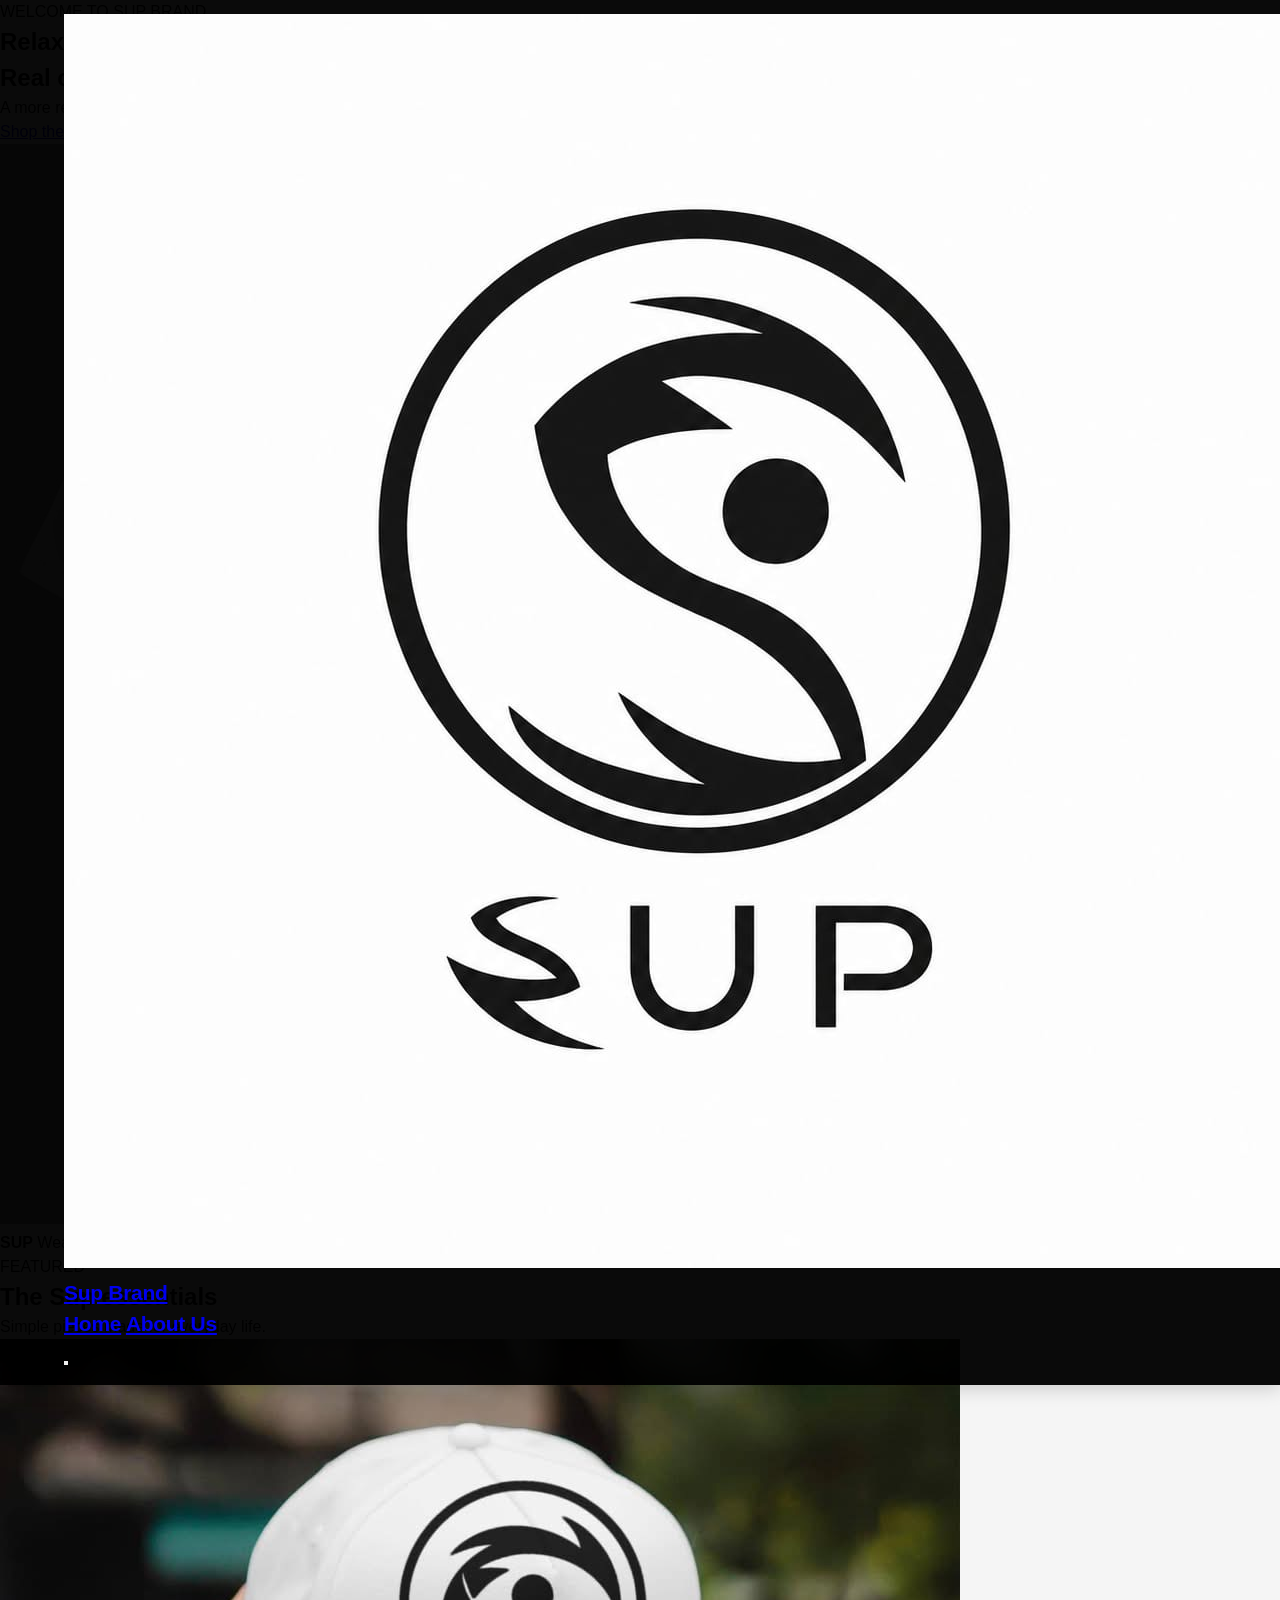
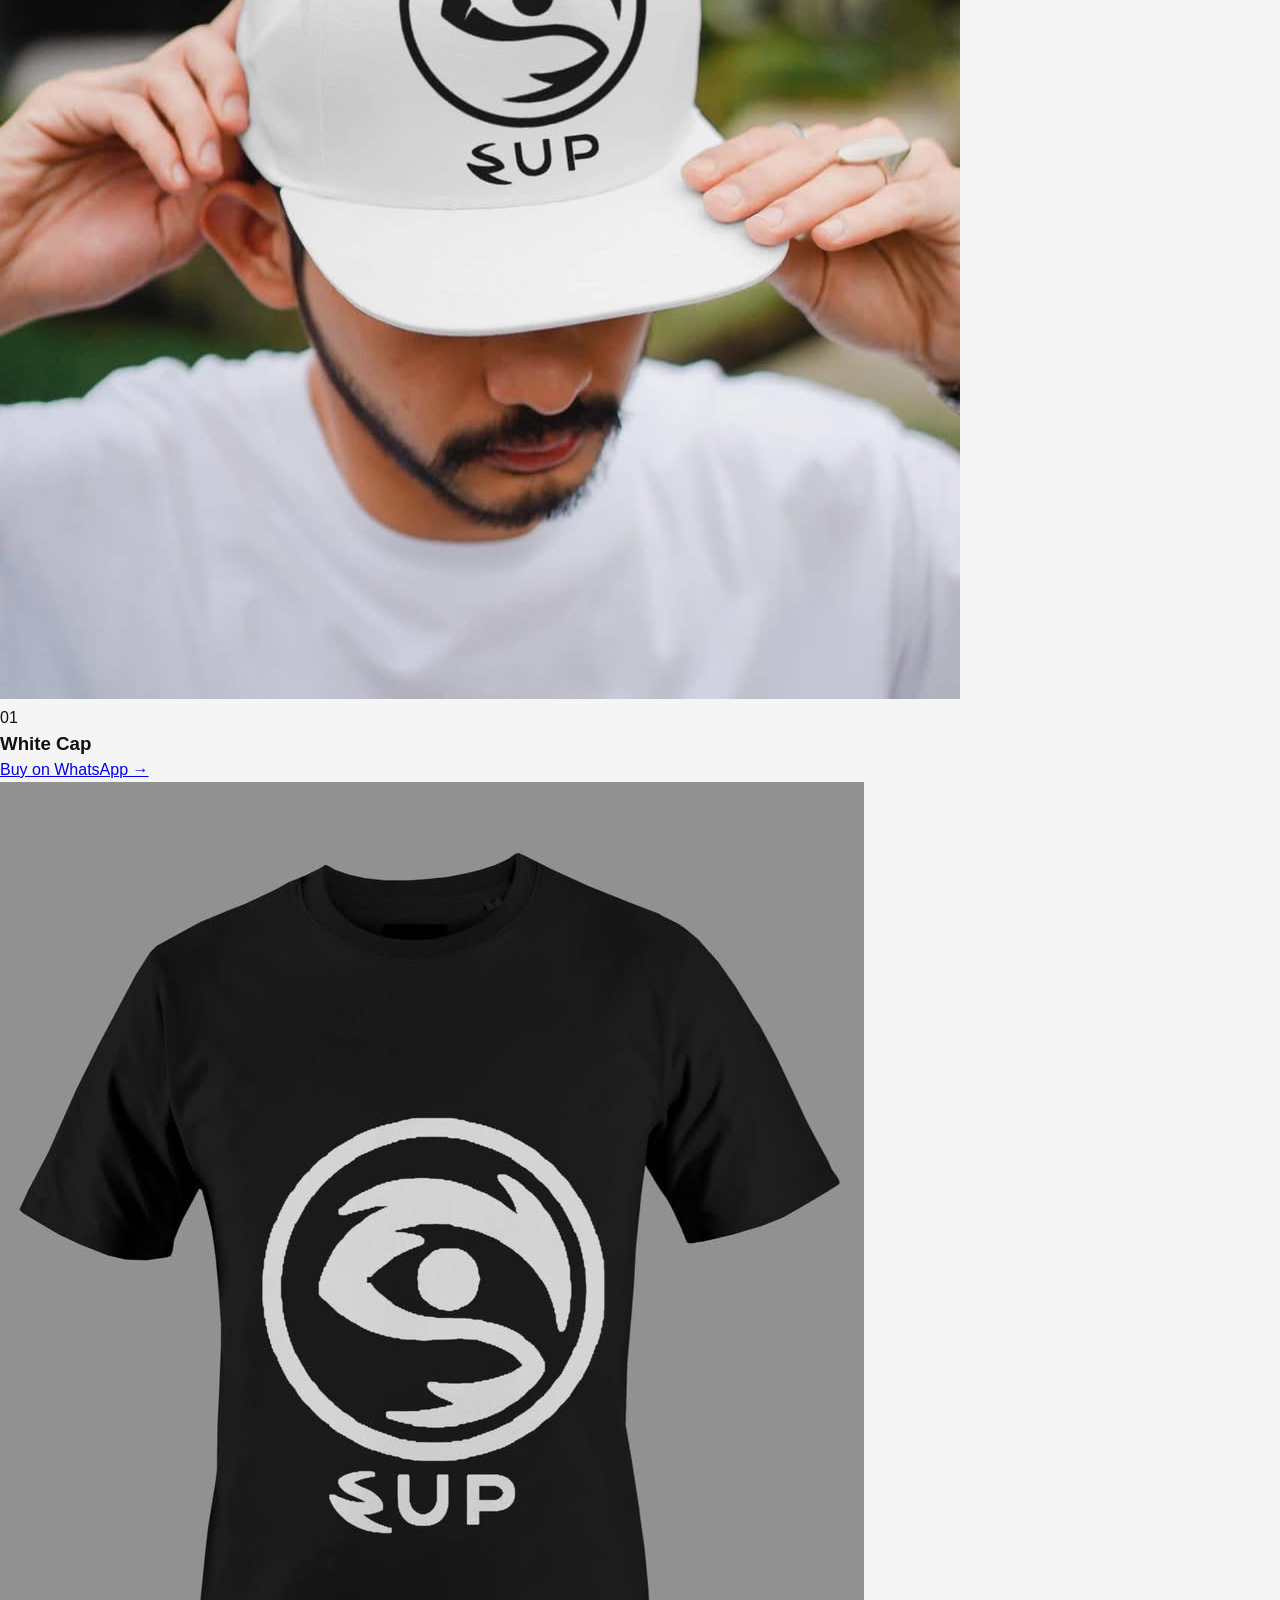
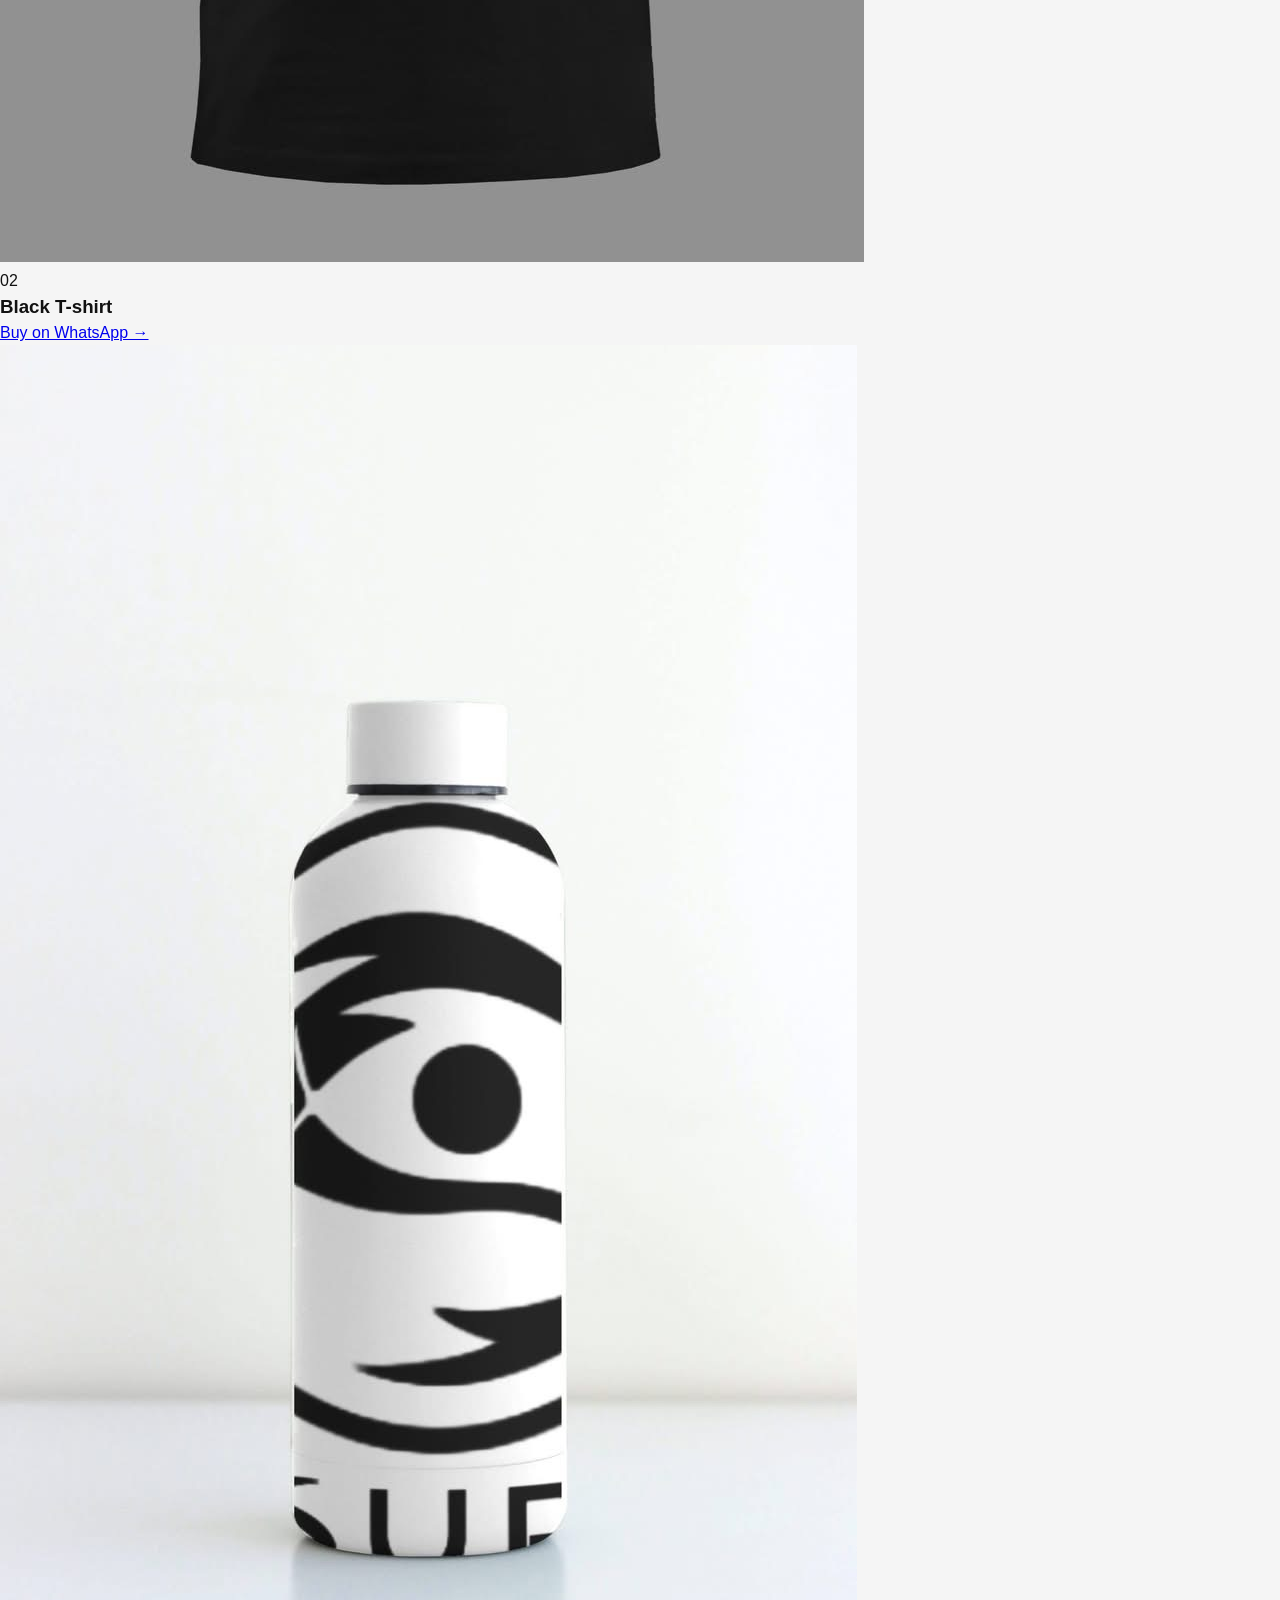
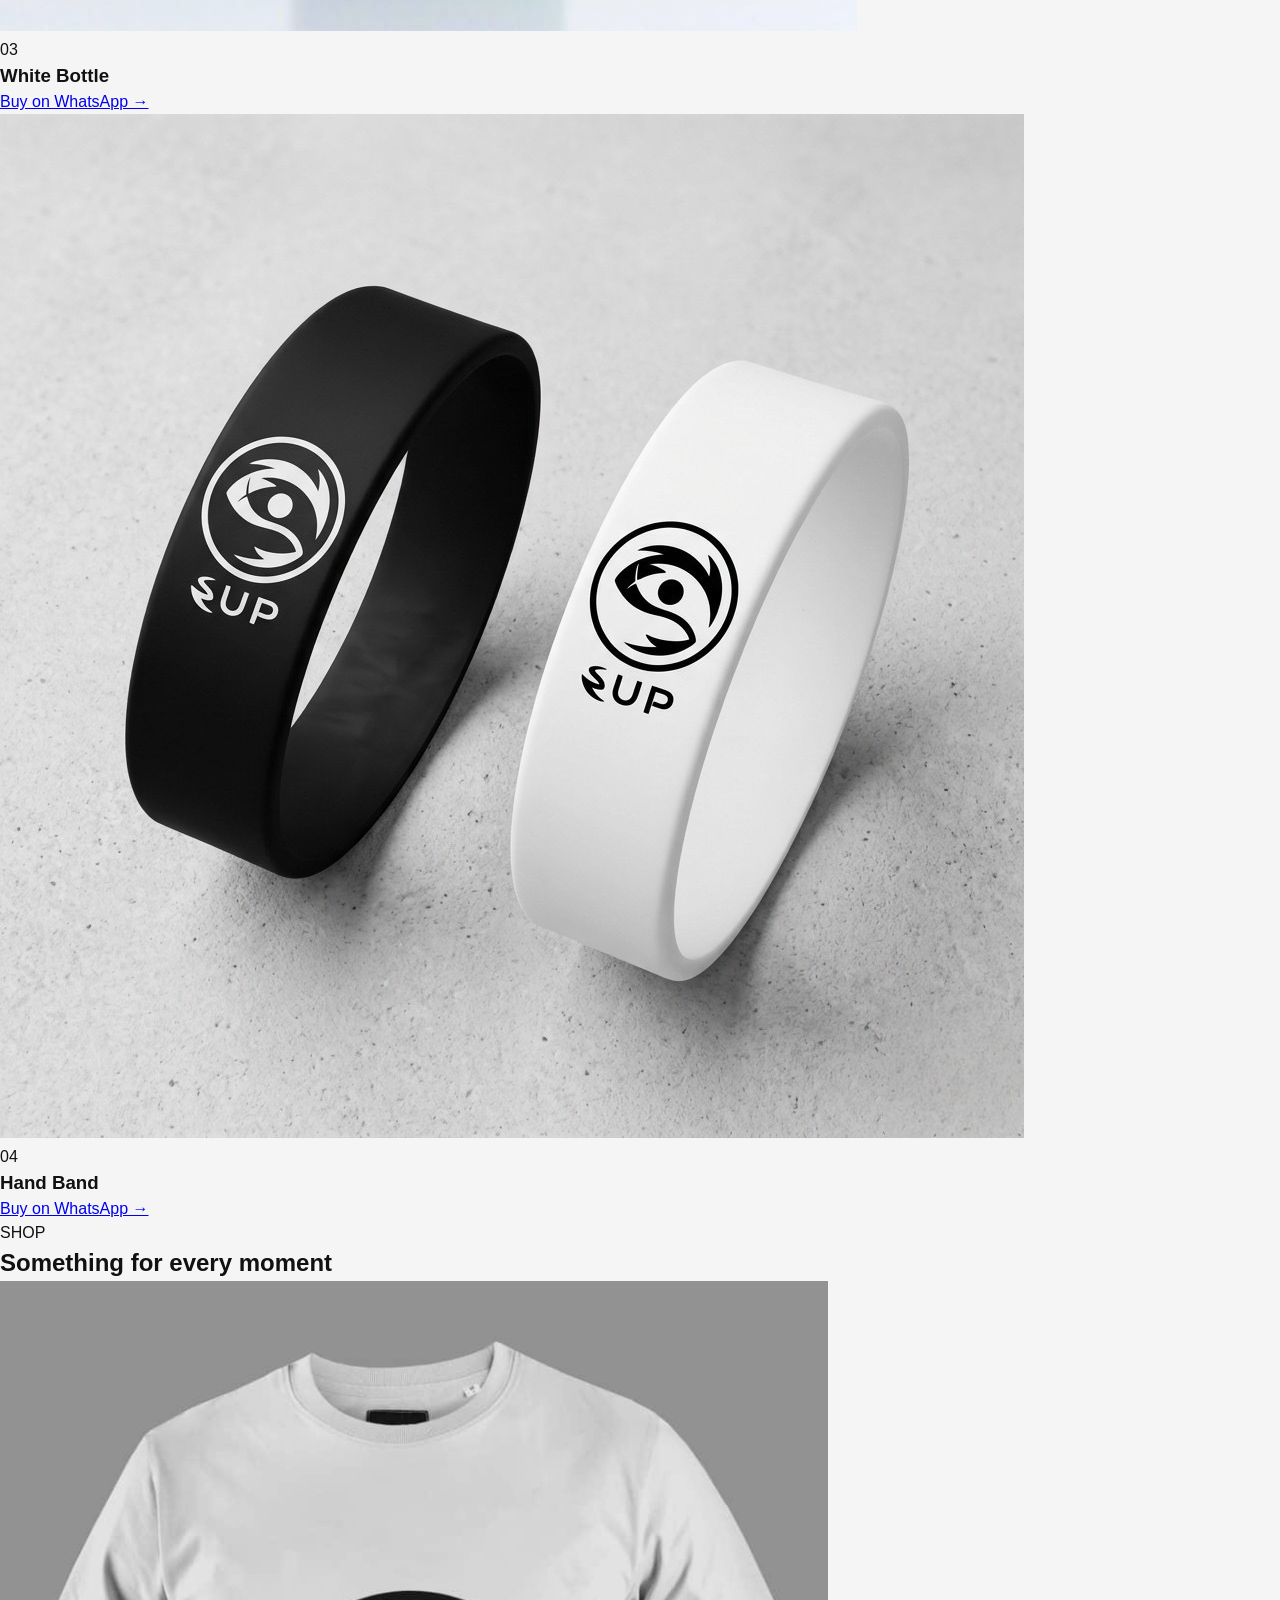
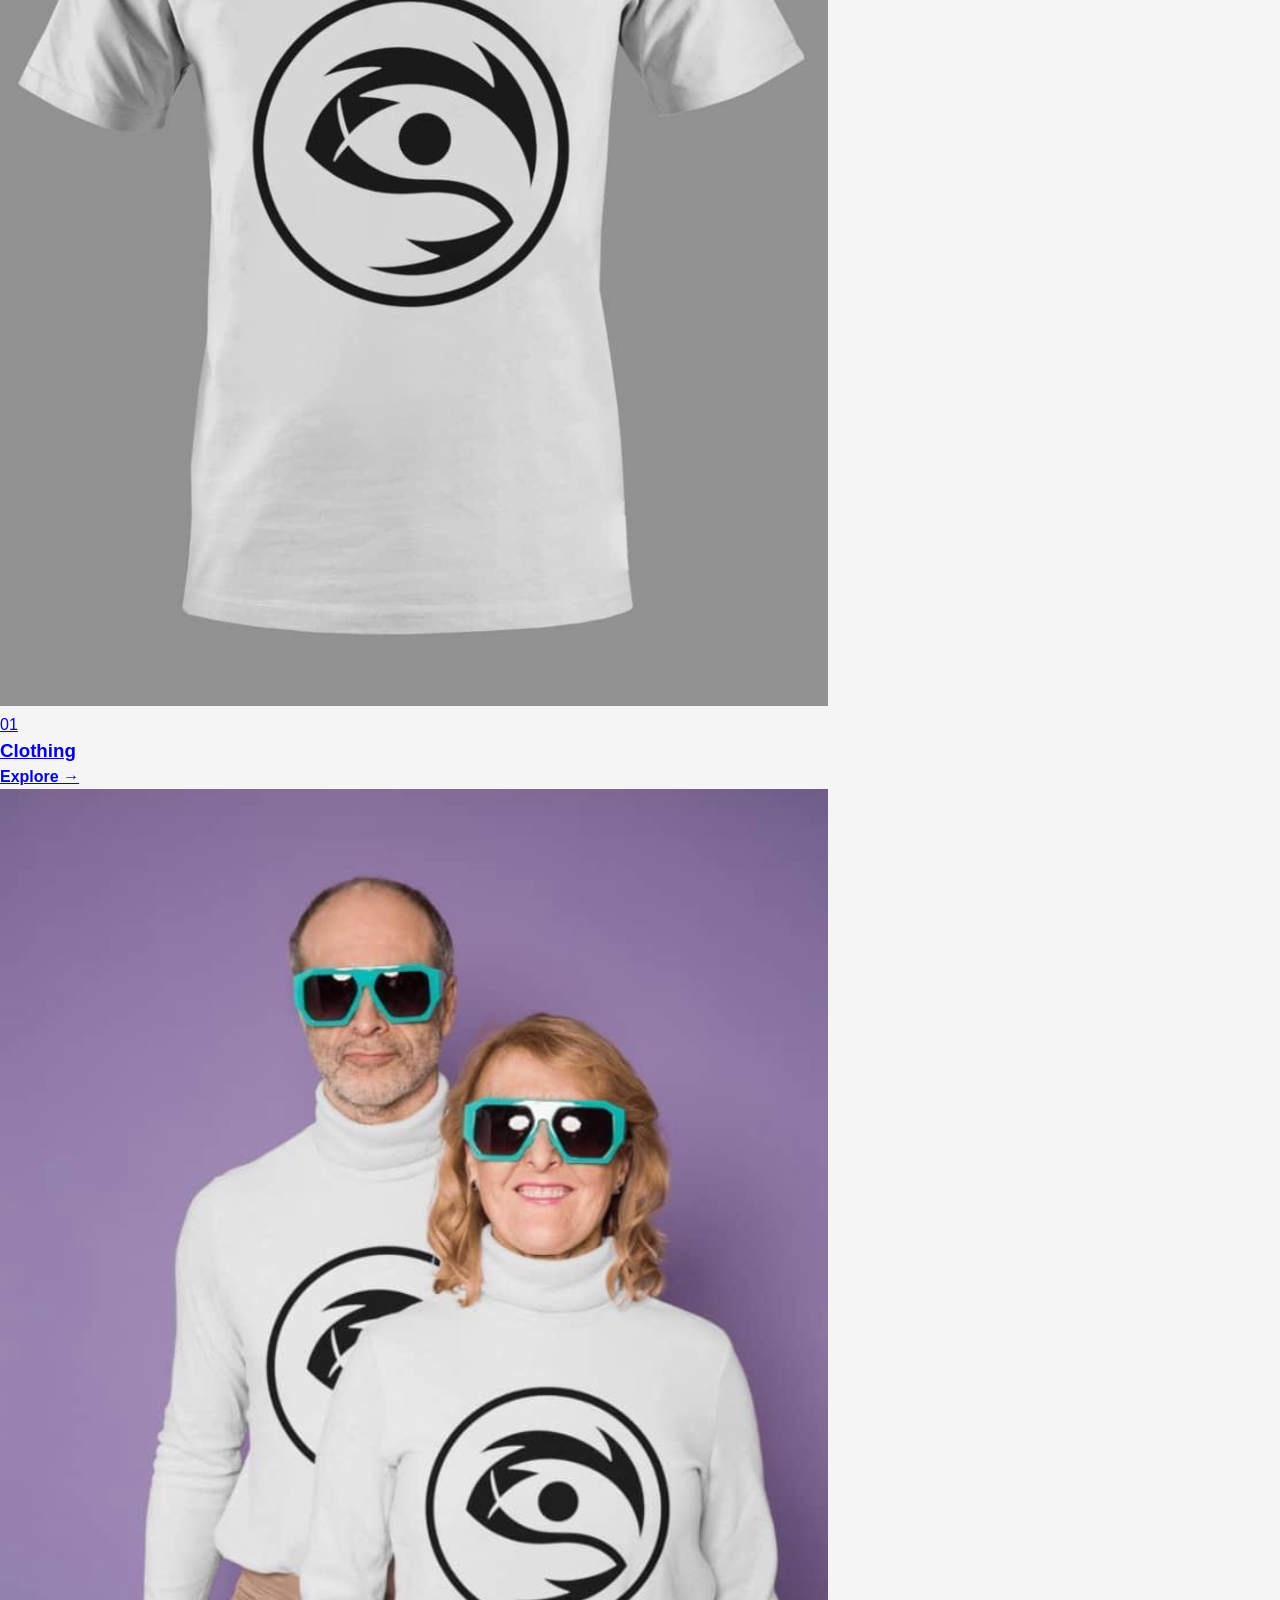
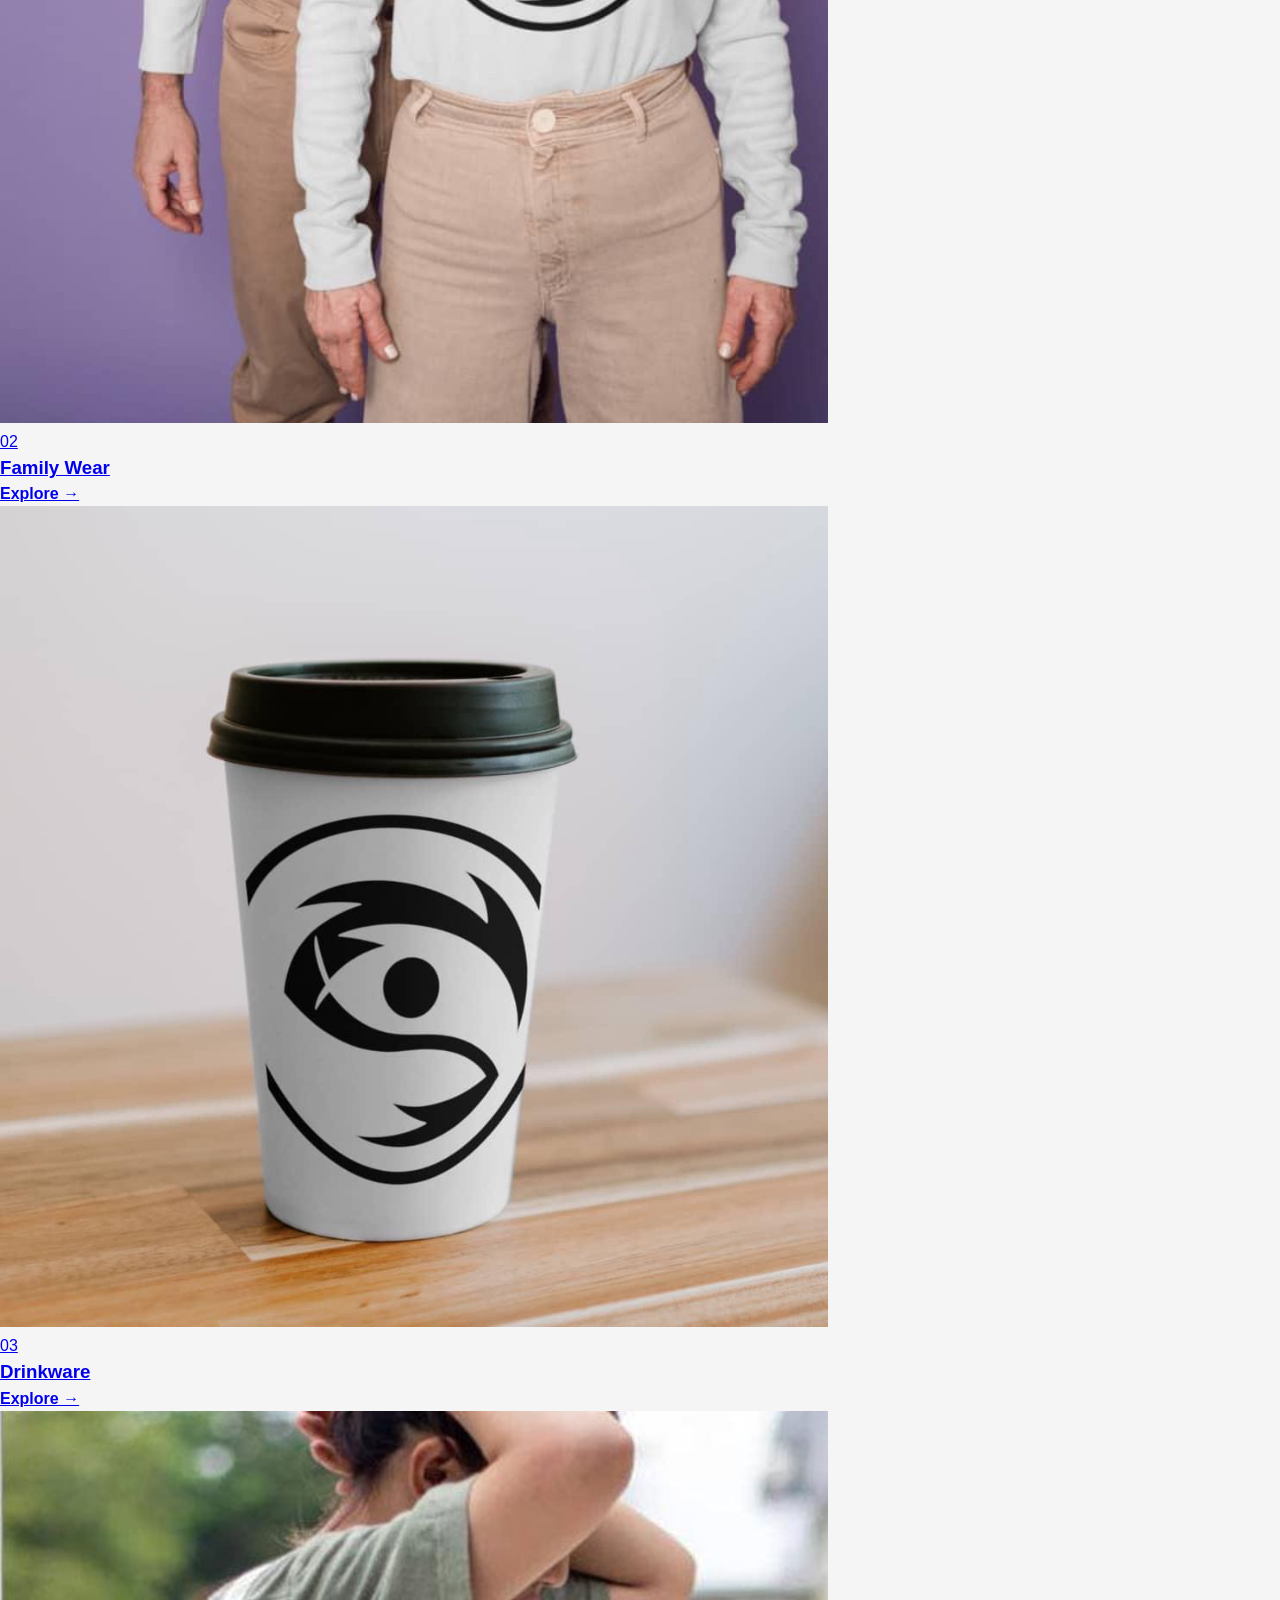
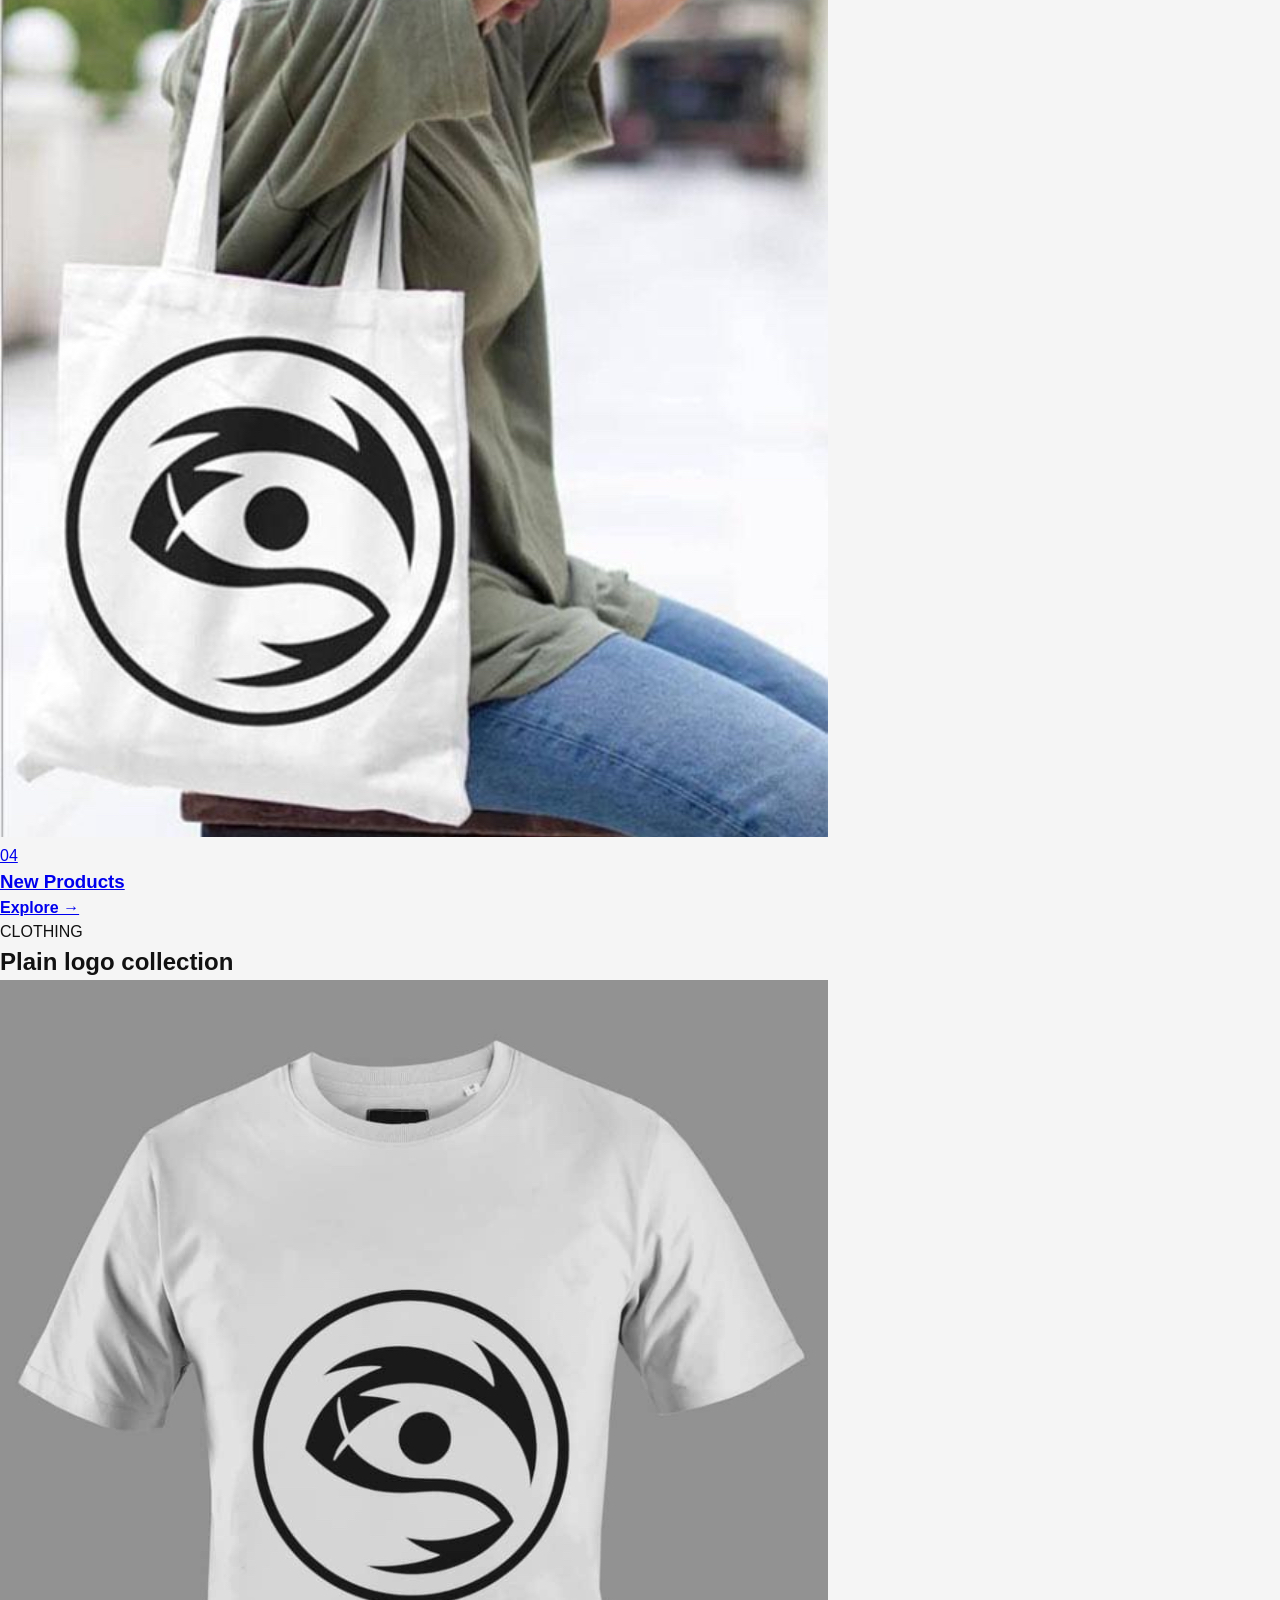
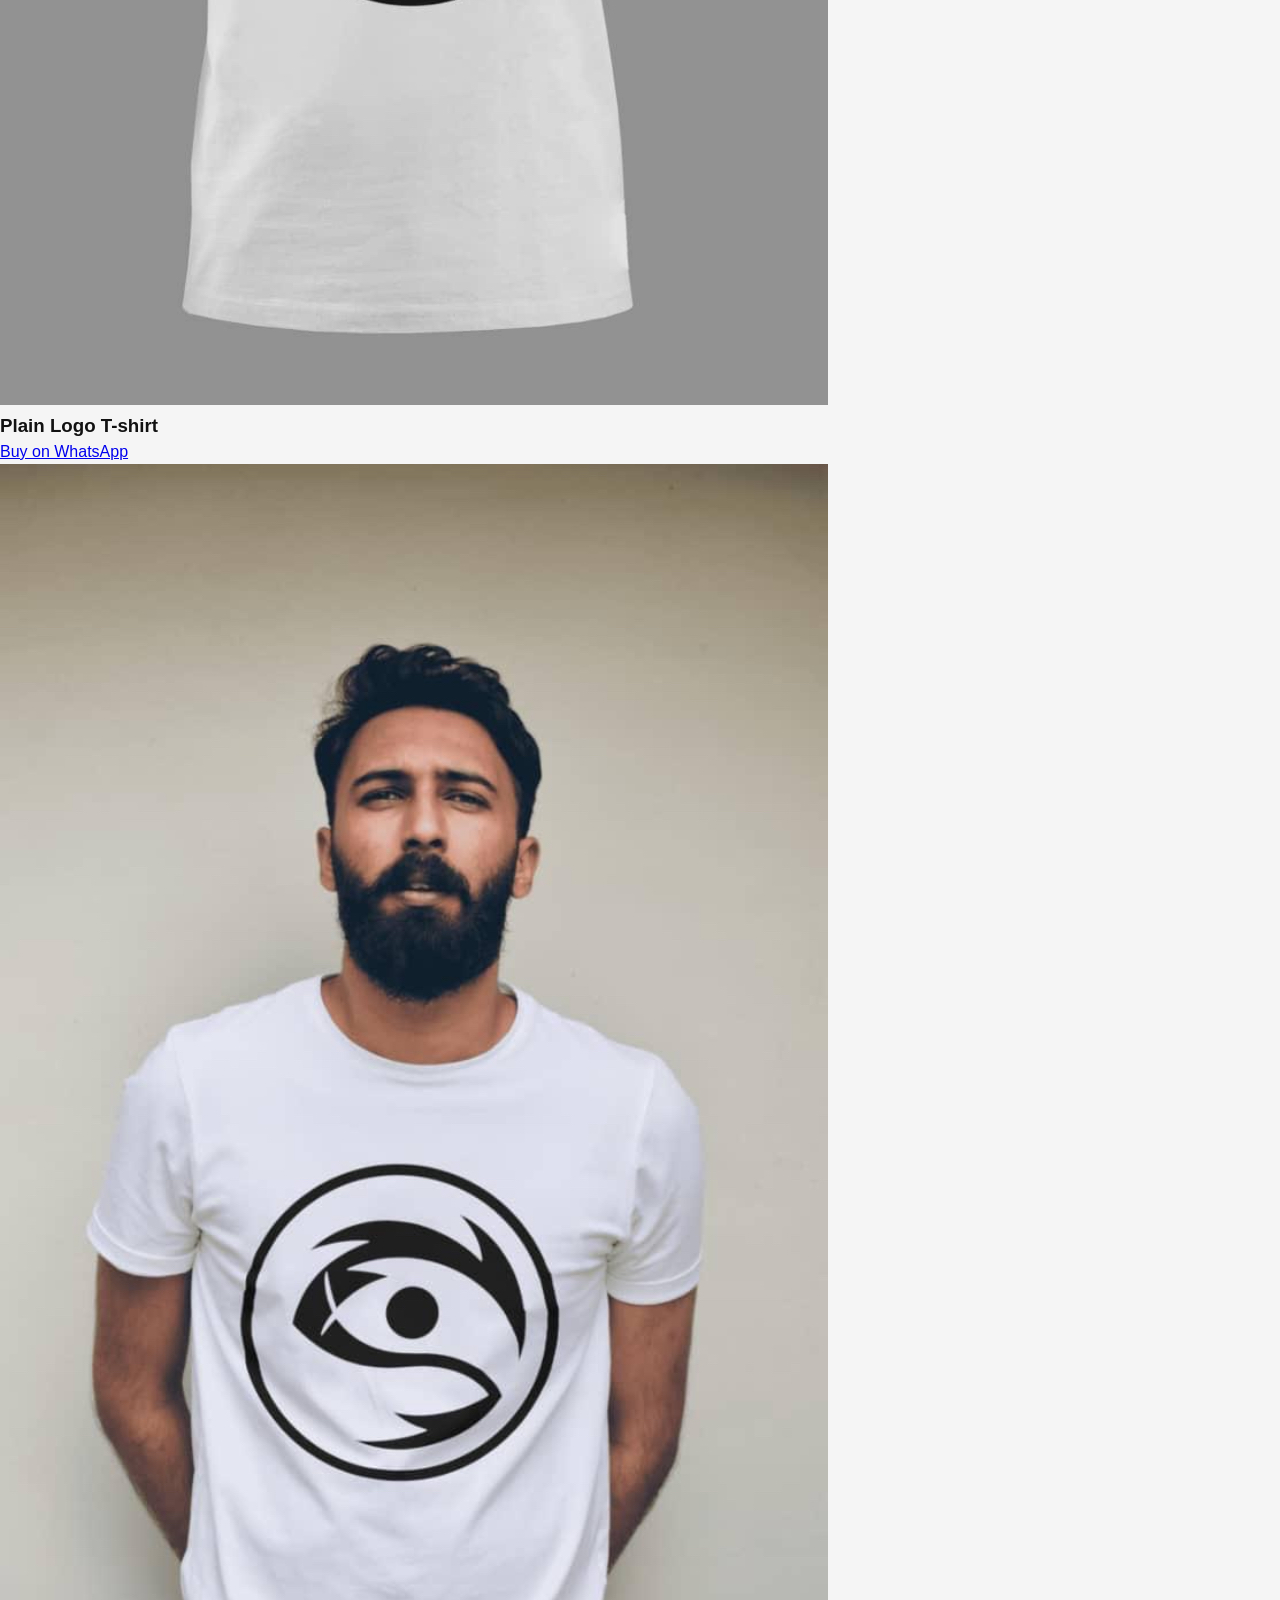
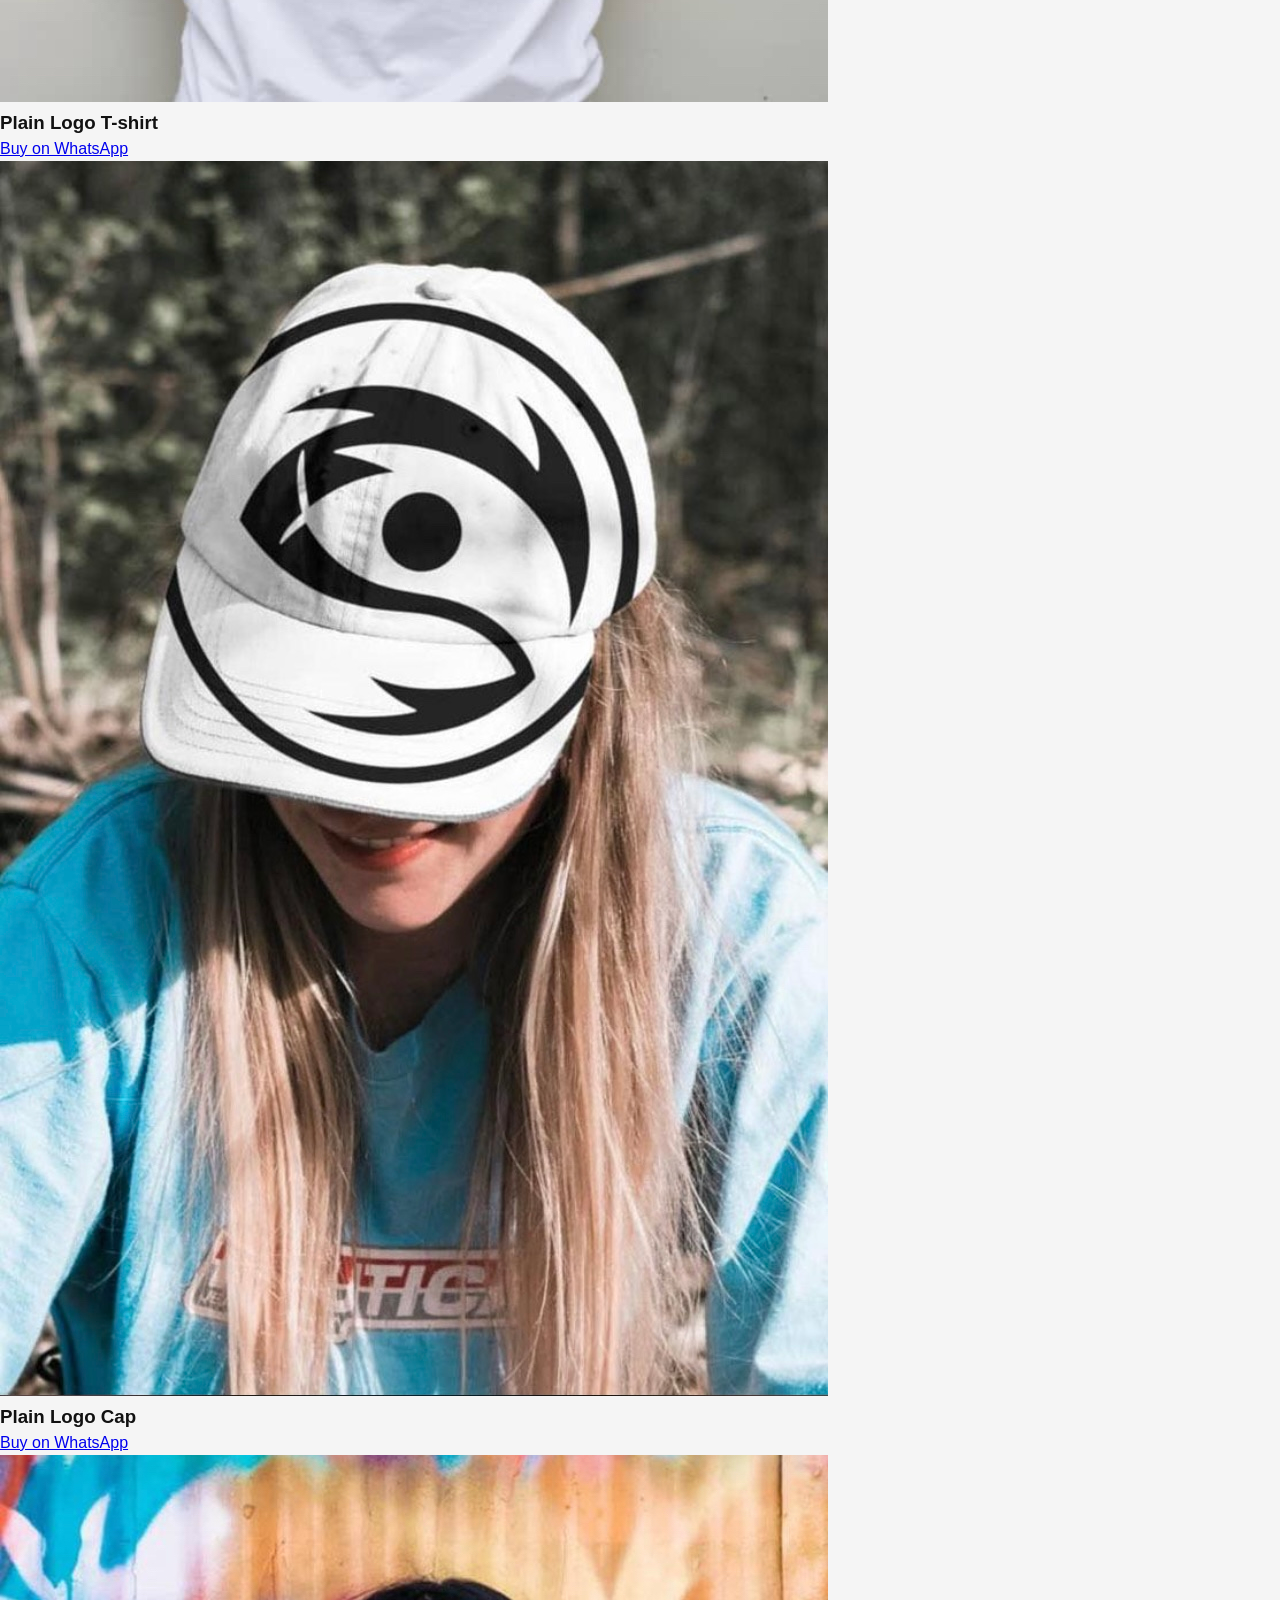
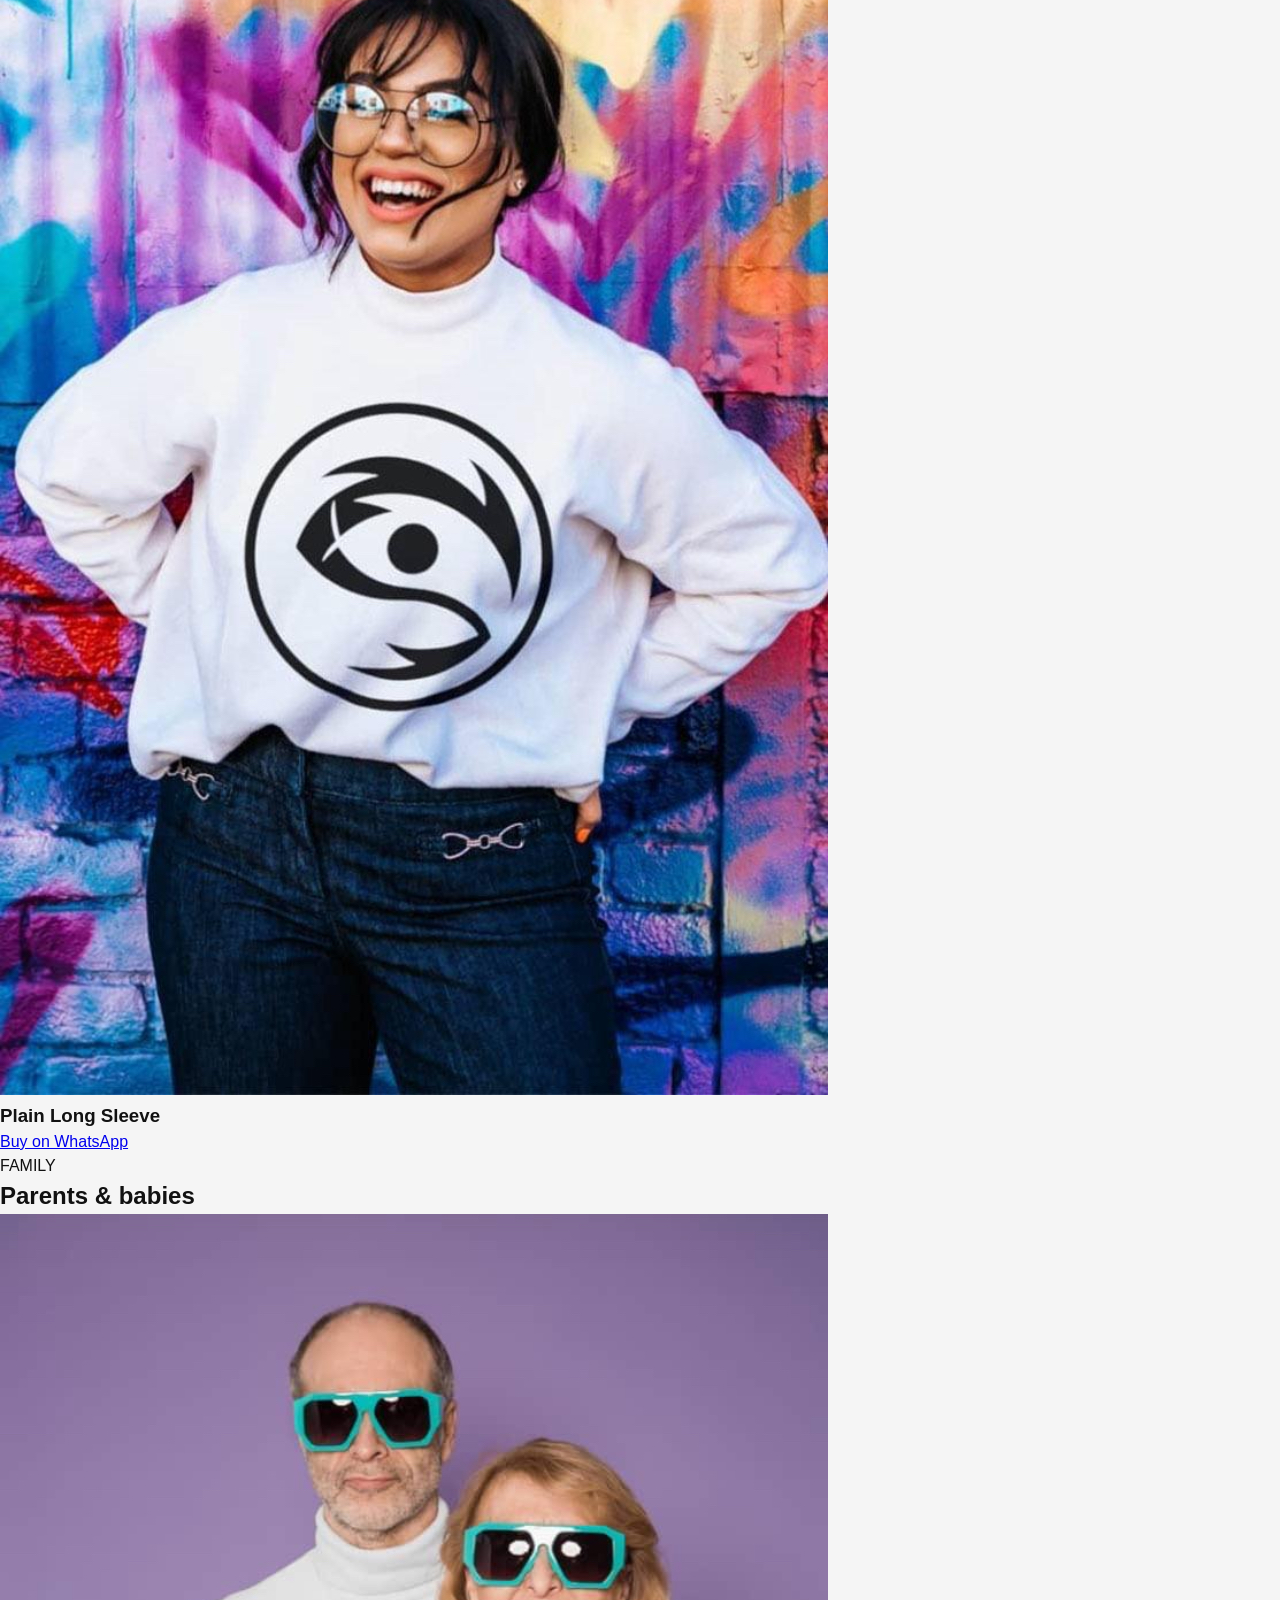
==== commit f21d3d47: "Update print statement from 'Hello' to 'Goodbye'" ====
--- a/index.html
+++ b/index.html
@@ -3,422 +3,342 @@
 <head>
     <meta charset="UTF-8">
     <meta name="viewport" content="width=device-width, initial-scale=1.0">
-
+    <meta name="description" content="Sup Brand — a more relaxed brand that fosters a relaxed culture.">
     <meta name="google-site-verification" content="WHXtkgLDhK5DAgvb4q8dHIwgNoqpGXokUqNb6NjOAAs">
-
-    <link rel="stylesheet" href="./index.css">
     <link rel="icon" href="sup_logo.JPG">
-
+    <link rel="stylesheet" href="index.css">
     <title>Sup Brand | Relaxed Culture</title>
 </head>
 
 <body>
-
-    <!-- =========================
-         HEADER
-    ========================== -->
-    <header>
-        <a href="index.html" aria-label="Sup Brand Home">
-            <img src="sup_logo.JPG" alt="Sup Brand Logo" id="logo">
-        </a>
-
-        <span class="brand-name">Sup Brand</span>
-
-        <!-- Desktop navigation -->
-        <ul class="desktop-menu">
-            <li><a href="index.html">Home</a></li>
-            <li><a href="about.html">About Us</a></li>
-        </ul>
-
-        <!-- Mobile menu button -->
-        <ul class="mobile-menu">
-            <li>
-                <a id="menu" href="#" aria-label="Open menu" aria-expanded="false">
-                    <svg xmlns="http://www.w3.org/2000/svg"
-                         width="25" height="25"
-                         viewBox="0 0 24 24"
-                         fill="none"
-                         stroke="#fff"
-                         stroke-width="2"
-                         stroke-linecap="round"
-                         stroke-linejoin="round">
-                        <line x1="3" y1="12" x2="21" y2="12"></line>
-                        <line x1="3" y1="6" x2="21" y2="6"></line>
-                        <line x1="3" y1="18" x2="21" y2="18"></line>
-                    </svg>
+    <header class="header">
+        <div class="header-inner">
+            <a class="logo-link" href="index.html" aria-label="Sup Brand home">
+                <img src="sup_logo.JPG" alt="Sup Brand logo" class="logo">
+                <span>Sup Brand</span>
+            </a>
+
+            <nav class="desktop-nav" aria-label="Main navigation">
+                <a class="active" href="index.html">Home</a>
+                <a href="about.html">About Us</a>
+            </nav>
+
+            <button class="menu-toggle" id="menuToggle" type="button"
+                    aria-label="Open menu" aria-expanded="false" aria-controls="mobileNav">
+                <span></span><span></span><span></span>
+            </button>
+        </div>
+
+        <nav class="mobile-nav" id="mobileNav" aria-label="Mobile navigation">
+            <a href="index.html">Home</a>
+            <a href="about.html">About Us</a>
+        </nav>
+    </header>
+
+    <main>
+        <!-- HERO -->
+        <section class="hero">
+            <div class="hero-inner">
+                <div class="hero-copy">
+                    <span class="label">WELCOME TO SUP BRAND</span>
+                    <h1>Relaxed style.<br><span>Real culture.</span></h1>
+                    <p>
+                        A more relaxed brand, fostering a relaxed culture through
+                        everyday clothing, accessories and drinkware.
+                    </p>
+                    <div class="hero-actions">
+                        <a class="button button-light" href="#collection">Shop the collection</a>
+                        <a class="text-link" href="about.html">Discover our story →</a>
+                    </div>
+                </div>
+
+                <div class="hero-product">
+                    <img src="official_sup_t-shirt.jpeg" alt="Sup Brand official T-shirt">
+                    <div class="hero-badge">
+                        <strong>SUP</strong>
+                        <span>Wear the culture</span>
+                    </div>
+                </div>
+            </div>
+        </section>
+
+        <!-- FEATURED PRODUCTS -->
+        <section class="section" id="collection">
+            <div class="section-head">
+                <div>
+                    <span class="label">FEATURED</span>
+                    <h2>The Sup essentials</h2>
+                </div>
+                <p>Simple pieces made for everyday life.</p>
+            </div>
+
+            <div class="featured-grid">
+                <article class="featured-card featured-large">
+                    <a href="white_cap.JPG">
+                        <img src="white_cap.JPG" alt="White Sup Brand cap" loading="lazy">
+                    </a>
+                    <div class="card-overlay">
+                        <span>01</span>
+                        <h3>White Cap</h3>
+                        <a href="https://chat.whatsapp.com/Ik4qP1xSdpTBQ17QCoup6d">Buy on WhatsApp →</a>
+                    </div>
+                </article>
+
+                <article class="featured-card">
+                    <a href="black_t-shirt.JPG">
+                        <img src="black_t-shirt.JPG" alt="Black Sup Brand T-shirt" loading="lazy">
+                    </a>
+                    <div class="card-overlay">
+                        <span>02</span>
+                        <h3>Black T-shirt</h3>
+                        <a href="https://chat.whatsapp.com/Ik4qP1xSdpTBQ17QCoup6d">Buy on WhatsApp →</a>
+                    </div>
+                </article>
+
+                <article class="featured-card">
+                    <a href="white_water_bottle.JPG">
+                        <img src="white_water_bottle.JPG" alt="White Sup Brand water bottle" loading="lazy">
+                    </a>
+                    <div class="card-overlay">
+                        <span>03</span>
+                        <h3>White Bottle</h3>
+                        <a href="https://chat.whatsapp.com/Ik4qP1xSdpTBQ17QCoup6d">Buy on WhatsApp →</a>
+                    </div>
+                </article>
+
+                <article class="featured-card">
+                    <a href="hand_band.JPG">
+                        <img src="hand_band.JPG" alt="Sup Brand hand band" loading="lazy">
+                    </a>
+                    <div class="card-overlay">
+                        <span>04</span>
+                        <h3>Hand Band</h3>
+                        <a href="https://chat.whatsapp.com/Ik4qP1xSdpTBQ17QCoup6d">Buy on WhatsApp →</a>
+                    </div>
+                </article>
+            </div>
+        </section>
+
+        <!-- SHOP CATEGORIES -->
+        <section class="section categories">
+            <div class="section-head">
+                <div>
+                    <span class="label">SHOP</span>
+                    <h2>Something for every moment</h2>
+                </div>
+            </div>
+
+            <div class="category-grid">
+                <a class="category-card" href="#clothing">
+                    <img src="sup_t-shirt.jpg" alt="Sup Brand clothing" loading="lazy">
+                    <div><span>01</span><h3>Clothing</h3><b>Explore →</b></div>
                 </a>
-            </li>
-        </ul>
-    </header>
-
-    <!-- =========================
-         MOBILE NAVIGATION
-    ========================== -->
-    <div id="menu-bar">
-        <ul>
-            <li>
-                <a href="index.html">
-                    <svg xmlns="http://www.w3.org/2000/svg"
-                         width="24" height="24"
-                         viewBox="0 0 24 24"
-                         fill="none"
-                         stroke="#fff"
-                         stroke-width="2"
-                         stroke-linecap="round"
-                         stroke-linejoin="round">
-                        <path d="M3 9l9-7 9 7v11a2 2 0 0 1-2 2H5a2 2 0 0 1-2-2z"></path>
-                        <polyline points="9 22 9 12 15 12 15 22"></polyline>
-                    </svg>
-                    &nbsp; Home
+
+                <a class="category-card" href="#family">
+                    <img src="twin_longsleeves.jpg" alt="Sup Brand family wear" loading="lazy">
+                    <div><span>02</span><h3>Family Wear</h3><b>Explore →</b></div>
                 </a>
-            </li>
-
-            <li>
-                <a href="about.html">
-                    <svg xmlns="http://www.w3.org/2000/svg"
-                         width="25" height="25"
-                         viewBox="0 0 24 24"
-                         fill="none"
-                         stroke="#fff"
-                         stroke-width="2"
-                         stroke-linecap="round"
-                         stroke-linejoin="round">
-                        <circle cx="12" cy="12" r="10"></circle>
-                        <polyline points="12 16 16 12 12 8"></polyline>
-                        <line x1="8" y1="12" x2="16" y2="12"></line>
-                    </svg>
-                    &nbsp; About Us
+
+                <a class="category-card" href="#drinkware">
+                    <img src="mug_coffee.jpg" alt="Sup Brand drinkware" loading="lazy">
+                    <div><span>03</span><h3>Drinkware</h3><b>Explore →</b></div>
                 </a>
-            </li>
-        </ul>
-    </div>
-
-    <!-- =========================
-         DESKTOP CONTENT
-    ========================== -->
-    <main class="body">
-
-        <h1>
-            Welcome to Sup Brand official website.
-            A more relaxed brand, that fosters a relaxed culture!
-        </h1>
-
-        <h2>Sup Brand Caps, T-shirts, Water Bottles and Hand Bands</h2>
-
-        <a href="white_cap.JPG">
-            <img src="white_cap.JPG" alt="White Sup Brand Cap" loading="lazy">
-        </a>
-
-        <a href="official_sup_t-shirt.jpeg">
-            <img src="official_sup_t-shirt.jpeg" alt="White Sup Brand T-shirt" loading="lazy">
-        </a>
-
-        <a href="white_water_bottle.JPG">
-            <img src="white_water_bottle.JPG" alt="White Sup Brand Water Bottle" loading="lazy">
-        </a>
-
-        <a href="black_cap.JPG">
-            <img src="black_cap.JPG" alt="Black Sup Brand Cap" loading="lazy">
-        </a>
-
-        <br><br>
-
-        <a href="https://chat.whatsapp.com/Ik4qP1xSdpTBQ17QCoup6d">
-            <button>Buy White Cap on WhatsApp</button>
-        </a>
-
-        <a href="https://chat.whatsapp.com/Ik4qP1xSdpTBQ17QCoup6d">
-            <button>Buy White T-shirt on WhatsApp</button>
-        </a>
-
-        <a href="https://chat.whatsapp.com/Ik4qP1xSdpTBQ17QCoup6d">
-            <button>Buy White Bottle on WhatsApp</button>
-        </a>
-
-        <a href="https://chat.whatsapp.com/Ik4qP1xSdpTBQ17QCoup6d">
-            <button>Buy Black Cap on WhatsApp</button>
-        </a>
-
-        <br><br>
-
-        <a href="black_t-shirt.JPG">
-            <img src="black_t-shirt.JPG" alt="Black Sup Brand T-shirt" loading="lazy">
-        </a>
-
-        <a href="black_water_bottle.JPG">
-            <img src="black_water_bottle.JPG" alt="Black Sup Brand Water Bottle" loading="lazy">
-        </a>
-
-        <a href="hand_band.JPG">
-            <img src="hand_band.JPG" alt="White and Black Sup Brand Hand Bands" loading="lazy">
-        </a>
-
-        <a href="trainstation_billboard.jpeg">
-            <img src="trainstation_billboard.jpeg" alt="Sup Brand Train Station Campaign" loading="lazy">
-        </a>
-
-        <br><br>
-
-        <a href="https://chat.whatsapp.com/Ik4qP1xSdpTBQ17QCoup6d"><button>Buy Black T-shirt on WhatsApp</button></a>
-        <a href="https://chat.whatsapp.com/Ik4qP1xSdpTBQ17QCoup6d"><button>Buy Black Bottle on WhatsApp</button></a>
-        <a href="https://chat.whatsapp.com/Ik4qP1xSdpTBQ17QCoup6d"><button>Buy Hand Band on WhatsApp</button></a>
-        <a href="https://chat.whatsapp.com/Ik4qP1xSdpTBQ17QCoup6d"><button>Our Campaign</button></a>
-
-        <h2>Plain Logo T-shirts, Long Sleeve and Caps</h2>
-
-        <a href="sup_t-shirt.jpg"><img src="sup_t-shirt.jpg" alt="Plain Logo T-shirt" loading="lazy"></a>
-        <a href="sup_male_t-shirt.jpg"><img src="sup_male_t-shirt.jpg" alt="Plain Logo T-shirt" loading="lazy"></a>
-        <a href="female_sup_cap.jpg"><img src="female_sup_cap.jpg" alt="Plain Logo Cap" loading="lazy"></a>
-        <a href="female_longsleeve.jpg"><img src="female_longsleeve.jpg" alt="Plain Long Sleeve" loading="lazy"></a>
-
-        <br><br>
-
-        <a href="https://chat.whatsapp.com/Ik4qP1xSdpTBQ17QCoup6d"><button>Buy Plain Logo T-shirt on WhatsApp</button></a>
-        <a href="https://chat.whatsapp.com/Ik4qP1xSdpTBQ17QCoup6d"><button>Buy Plain Logo T-shirt on WhatsApp</button></a>
-        <a href="https://chat.whatsapp.com/Ik4qP1xSdpTBQ17QCoup6d"><button>Buy Plain Logo Cap on WhatsApp</button></a>
-        <a href="https://chat.whatsapp.com/Ik4qP1xSdpTBQ17QCoup6d"><button>Buy Plain Long Sleeve on WhatsApp</button></a>
-
-        <h2>Parents and Babies Wears</h2>
-
-        <a href="twin_longsleeves.jpg"><img src="twin_longsleeves.jpg" alt="Twin Long Sleeves" loading="lazy"></a>
-        <a href="baby_longsleeve.jpeg"><img src="baby_longsleeve.jpeg" alt="Baby Long Sleeve" loading="lazy"></a>
-        <a href="cover_all_for_baby.jpeg"><img src="cover_all_for_baby.jpeg" alt="Baby Cover All" loading="lazy"></a>
-        <a href="sup_cup.jpg"><img src="sup_cup.jpg" alt="Sup Brand Cup" loading="lazy"></a>
-
-        <br><br>
-
-        <a href="https://chat.whatsapp.com/Ik4qP1xSdpTBQ17QCoup6d"><button>Buy Twin Long Sleeve on WhatsApp</button></a>
-        <a href="https://chat.whatsapp.com/Ik4qP1xSdpTBQ17QCoup6d"><button>Buy Baby Long Sleeve on WhatsApp</button></a>
-        <a href="https://chat.whatsapp.com/Ik4qP1xSdpTBQ17QCoup6d"><button>Buy Cover All</button></a>
-        <a href="https://chat.whatsapp.com/Ik4qP1xSdpTBQ17QCoup6d"><button>Buy Tea Cup on WhatsApp</button></a>
-
-        <h2>Water, Hot and Ice</h2>
-
-        <a href="sup_cup.jpg"><img src="sup_cup.jpg" alt="Sup Tea Cup" loading="lazy"></a>
-        <a href="mug_on_table.jpg"><img src="mug_on_table.jpg" alt="Glass Mug" loading="lazy"></a>
-        <a href="mug_coffee.jpg"><img src="mug_coffee.jpg" alt="Coffee Mug" loading="lazy"></a>
-        <a href="cold_cap.jpg"><img src="cold_cap.jpg" alt="Cold Cap" loading="lazy"></a>
-
-        <br><br>
-
-        <a href="https://chat.whatsapp.com/Ik4qP1xSdpTBQ17QCoup6d"><button>Buy Tea Cup on WhatsApp</button></a>
-        <a href="https://chat.whatsapp.com/Ik4qP1xSdpTBQ17QCoup6d"><button>Buy Glass Mug on WhatsApp</button></a>
-        <a href="https://chat.whatsapp.com/Ik4qP1xSdpTBQ17QCoup6d"><button>Buy Coffee Mug on WhatsApp</button></a>
-        <a href="https://chat.whatsapp.com/Ik4qP1xSdpTBQ17QCoup6d"><button>Buy Cold Cap on WhatsApp</button></a>
-
-        <h2>New Products</h2>
-
-        <a href="face_mask.jpeg"><img src="face_mask.jpeg" alt="Face Mask" loading="lazy"></a>
-        <a href="market_bag.jpg"><img src="market_bag.jpg" alt="Market Bag" loading="lazy"></a>
-        <a href="phone_pouch.jpg"><img src="phone_pouch.jpg" alt="Phone Pouch" loading="lazy"></a>
-        <a href="book.jpg"><img src="book.jpg" alt="Sup Brand Notebook" loading="lazy"></a>
-
-        <br><br>
-
-        <a href="https://chat.whatsapp.com/Ik4qP1xSdpTBQ17QCoup6d"><button>Buy Face Mask on WhatsApp</button></a>
-        <a href="https://chat.whatsapp.com/Ik4qP1xSdpTBQ17QCoup6d"><button>Buy Market Bag on WhatsApp</button></a>
-        <a href="https://chat.whatsapp.com/Ik4qP1xSdpTBQ17QCoup6d"><button>Buy Phone Pouch on WhatsApp</button></a>
-        <a href="https://chat.whatsapp.com/Ik4qP1xSdpTBQ17QCoup6d"><button>Buy Notebook on WhatsApp</button></a>
-
-        <br><br>
-
-        <a href="jugger.jpg"><img src="jugger.jpg" alt="Jugger" loading="lazy"></a>
-        <a href="paper_bag.jpg"><img src="paper_bag.jpg" alt="Paper Bag" loading="lazy"></a>
-        <a href="billboard_logo_ad.jpeg"><img src="billboard_logo_ad.jpeg" alt="Sup Brand Billboard Campaign" loading="lazy"></a>
-        <a href="surprise_drinks.jpg"><img src="surprise_drinks.jpg" alt="Sup Brand Drink" loading="lazy"></a>
-
-        <br><br>
-
-        <a href="https://chat.whatsapp.com/Ik4qP1xSdpTBQ17QCoup6d"><button>Buy Jugger on WhatsApp</button></a>
-        <a href="https://chat.whatsapp.com/Ik4qP1xSdpTBQ17QCoup6d"><button>Buy Paper Bag on WhatsApp</button></a>
-        <a href="https://chat.whatsapp.com/Ik4qP1xSdpTBQ17QCoup6d"><button>Our Campaign</button></a>
-        <a href="https://chat.whatsapp.com/Ik4qP1xSdpTBQ17QCoup6d"><button>Buy Drinks</button></a>
-
-        <h2>Exclusive Videos Made with Love from Us to You</h2>
-
-        <a href="all_black_and_white_cap_bottle_t-shirt.MP4">
-            <video src="all_black_and_white_cap_bottle_t-shirt.MP4" poster="cold_cap.jpg" controls preload="metadata"></video>
-        </a>
-
-        <a href="dacing.MP4">
-            <video src="dacing.MP4" poster="sup_t-shirt.jpg" controls preload="metadata"></video>
-        </a>
-
-        <a href="hand_band_video.MP4">
-            <video src="hand_band_video.MP4" poster="hand_band.JPG" controls preload="metadata"></video>
-        </a>
-
-        <a href="mug_coffee_video.MOV">
-            <video src="mug_coffee_video.MOV" poster="mug_coffee.jpg" controls preload="metadata"></video>
-        </a>
-
+
+                <a class="category-card" href="#new">
+                    <img src="market_bag.jpg" alt="Sup Brand new products" loading="lazy">
+                    <div><span>04</span><h3>New Products</h3><b>Explore →</b></div>
+                </a>
+            </div>
+        </section>
+
+        <!-- CLOTHING -->
+        <section class="section product-section" id="clothing">
+            <div class="section-head compact">
+                <div>
+                    <span class="label">CLOTHING</span>
+                    <h2>Plain logo collection</h2>
+                </div>
+            </div>
+
+            <div class="product-grid">
+                <article class="product">
+                    <a href="sup_t-shirt.jpg"><img src="sup_t-shirt.jpg" alt="Plain logo T-shirt" loading="lazy"></a>
+                    <div><h3>Plain Logo T-shirt</h3><a href="https://chat.whatsapp.com/Ik4qP1xSdpTBQ17QCoup6d">Buy on WhatsApp</a></div>
+                </article>
+                <article class="product">
+                    <a href="sup_male_t-shirt.jpg"><img src="sup_male_t-shirt.jpg" alt="Plain logo men's T-shirt" loading="lazy"></a>
+                    <div><h3>Plain Logo T-shirt</h3><a href="https://chat.whatsapp.com/Ik4qP1xSdpTBQ17QCoup6d">Buy on WhatsApp</a></div>
+                </article>
+                <article class="product">
+                    <a href="female_sup_cap.jpg"><img src="female_sup_cap.jpg" alt="Plain logo cap" loading="lazy"></a>
+                    <div><h3>Plain Logo Cap</h3><a href="https://chat.whatsapp.com/Ik4qP1xSdpTBQ17QCoup6d">Buy on WhatsApp</a></div>
+                </article>
+                <article class="product">
+                    <a href="female_longsleeve.jpg"><img src="female_longsleeve.jpg" alt="Plain logo long sleeve" loading="lazy"></a>
+                    <div><h3>Plain Long Sleeve</h3><a href="https://chat.whatsapp.com/Ik4qP1xSdpTBQ17QCoup6d">Buy on WhatsApp</a></div>
+                </article>
+            </div>
+        </section>
+
+        <!-- FAMILY -->
+        <section class="section product-section" id="family">
+            <div class="section-head compact">
+                <div>
+                    <span class="label">FAMILY</span>
+                    <h2>Parents & babies</h2>
+                </div>
+            </div>
+
+            <div class="product-grid">
+                <article class="product">
+                    <a href="twin_longsleeves.jpg"><img src="twin_longsleeves.jpg" alt="Twin long sleeves" loading="lazy"></a>
+                    <div><h3>Twin Long Sleeves</h3><a href="https://chat.whatsapp.com/Ik4qP1xSdpTBQ17QCoup6d">Buy on WhatsApp</a></div>
+                </article>
+                <article class="product">
+                    <a href="baby_longsleeve.jpeg"><img src="baby_longsleeve.jpeg" alt="Baby long sleeve" loading="lazy"></a>
+                    <div><h3>Baby Long Sleeve</h3><a href="https://chat.whatsapp.com/Ik4qP1xSdpTBQ17QCoup6d">Buy on WhatsApp</a></div>
+                </article>
+                <article class="product">
+                    <a href="cover_all_for_baby.jpeg"><img src="cover_all_for_baby.jpeg" alt="Baby cover all" loading="lazy"></a>
+                    <div><h3>Baby Cover All</h3><a href="https://chat.whatsapp.com/Ik4qP1xSdpTBQ17QCoup6d">Buy on WhatsApp</a></div>
+                </article>
+                <article class="product">
+                    <a href="sup_cup.jpg"><img src="sup_cup.jpg" alt="Sup Brand tea cup" loading="lazy"></a>
+                    <div><h3>Tea Cup</h3><a href="https://chat.whatsapp.com/Ik4qP1xSdpTBQ17QCoup6d">Buy on WhatsApp</a></div>
+                </article>
+            </div>
+        </section>
+
+        <!-- DRINKWARE -->
+        <section class="section product-section" id="drinkware">
+            <div class="section-head compact">
+                <div>
+                    <span class="label">DRINKWARE</span>
+                    <h2>Water, hot & ice</h2>
+                </div>
+            </div>
+
+            <div class="product-grid">
+                <article class="product">
+                    <a href="sup_cup.jpg"><img src="sup_cup.jpg" alt="Sup tea cup" loading="lazy"></a>
+                    <div><h3>Tea Cup</h3><a href="https://chat.whatsapp.com/Ik4qP1xSdpTBQ17QCoup6d">Buy on WhatsApp</a></div>
+                </article>
+                <article class="product">
+                    <a href="mug_on_table.jpg"><img src="mug_on_table.jpg" alt="Glass mug" loading="lazy"></a>
+                    <div><h3>Glass Mug</h3><a href="https://chat.whatsapp.com/Ik4qP1xSdpTBQ17QCoup6d">Buy on WhatsApp</a></div>
+                </article>
+                <article class="product">
+                    <a href="mug_coffee.jpg"><img src="mug_coffee.jpg" alt="Coffee mug" loading="lazy"></a>
+                    <div><h3>Coffee Mug</h3><a href="https://chat.whatsapp.com/Ik4qP1xSdpTBQ17QCoup6d">Buy on WhatsApp</a></div>
+                </article>
+                <article class="product">
+                    <a href="cold_cap.jpg"><img src="cold_cap.jpg" alt="Cold cap" loading="lazy"></a>
+                    <div><h3>Cold Cap</h3><a href="https://chat.whatsapp.com/Ik4qP1xSdpTBQ17QCoup6d">Buy on WhatsApp</a></div>
+                </article>
+            </div>
+        </section>
+
+        <!-- NEW PRODUCTS -->
+        <section class="section product-section" id="new">
+            <div class="section-head compact">
+                <div>
+                    <span class="label">NEW</span>
+                    <h2>Fresh products</h2>
+                </div>
+            </div>
+
+            <div class="product-grid">
+                <article class="product"><a href="face_mask.jpeg"><img src="face_mask.jpeg" alt="Face mask" loading="lazy"></a><div><h3>Face Mask</h3><a href="https://chat.whatsapp.com/Ik4qP1xSdpTBQ17QCoup6d">Buy on WhatsApp</a></div></article>
+                <article class="product"><a href="market_bag.jpg"><img src="market_bag.jpg" alt="Market bag" loading="lazy"></a><div><h3>Market Bag</h3><a href="https://chat.whatsapp.com/Ik4qP1xSdpTBQ17QCoup6d">Buy on WhatsApp</a></div></article>
+                <article class="product"><a href="phone_pouch.jpg"><img src="phone_pouch.jpg" alt="Phone pouch" loading="lazy"></a><div><h3>Phone Pouch</h3><a href="https://chat.whatsapp.com/Ik4qP1xSdpTBQ17QCoup6d">Buy on WhatsApp</a></div></article>
+                <article class="product"><a href="book.jpg"><img src="book.jpg" alt="Sup Brand notebook" loading="lazy"></a><div><h3>Notebook</h3><a href="https://chat.whatsapp.com/Ik4qP1xSdpTBQ17QCoup6d">Buy on WhatsApp</a></div></article>
+                <article class="product"><a href="jugger.jpg"><img src="jugger.jpg" alt="Jugger" loading="lazy"></a><div><h3>Jugger</h3><a href="https://chat.whatsapp.com/Ik4qP1xSdpTBQ17QCoup6d">Buy on WhatsApp</a></div></article>
+                <article class="product"><a href="paper_bag.jpg"><img src="paper_bag.jpg" alt="Paper bag" loading="lazy"></a><div><h3>Paper Bag</h3><a href="https://chat.whatsapp.com/Ik4qP1xSdpTBQ17QCoup6d">Buy on WhatsApp</a></div></article>
+                <article class="product"><a href="surprise_drinks.jpg"><img src="surprise_drinks.jpg" alt="Sup Brand drink" loading="lazy"></a><div><h3>Can Drink</h3><a href="https://chat.whatsapp.com/Ik4qP1xSdpTBQ17QCoup6d">Buy on WhatsApp</a></div></article>
+                <article class="product"><a href="black_cap.JPG"><img src="black_cap.JPG" alt="Black Sup Brand cap" loading="lazy"></a><div><h3>Black Cap</h3><a href="https://chat.whatsapp.com/Ik4qP1xSdpTBQ17QCoup6d">Buy on WhatsApp</a></div></article>
+            </div>
+        </section>
+
+        <!-- CAMPAIGN -->
+        <section class="campaign">
+            <img src="trainstation_billboard.jpeg" alt="Sup Brand train station campaign" loading="lazy">
+            <div class="campaign-content">
+                <span class="label">SUP BRAND IN THE REAL WORLD</span>
+                <h2>More than products.<br>It's a relaxed culture.</h2>
+                <p>See how Sup Brand shows up beyond the screen.</p>
+                <a class="button button-light" href="https://chat.whatsapp.com/Ik4qP1xSdpTBQ17QCoup6d">Talk to us on WhatsApp</a>
+            </div>
+        </section>
+
+        <!-- VIDEOS -->
+        <section class="section media-section">
+            <div class="section-head">
+                <div>
+                    <span class="label">MEDIA</span>
+                    <h2>Made with love, from us to you</h2>
+                </div>
+                <p>Watch Sup Brand in motion.</p>
+            </div>
+
+            <div class="video-grid">
+                <article class="video-card">
+                    <video controls playsinline preload="metadata" poster="cold_cap.jpg">
+                        <source src="all_black_and_white_cap_bottle_t-shirt.MP4" type="video/mp4">
+                    </video>
+                </article>
+                <article class="video-card">
+                    <video controls playsinline preload="metadata" poster="sup_t-shirt.jpg">
+                        <source src="dacing.MP4" type="video/mp4">
+                    </video>
+                </article>
+                <article class="video-card">
+                    <video controls playsinline preload="metadata" poster="hand_band.JPG">
+                        <source src="hand_band_video.MP4" type="video/mp4">
+                    </video>
+                </article>
+                <article class="video-card">
+                    <video controls playsinline preload="metadata" poster="mug_coffee.jpg">
+                        <source src="mug_coffee_video.MOV" type="video/quicktime">
+                    </video>
+                </article>
+            </div>
+        </section>
     </main>
 
-    <!-- =========================
-         MOBILE CONTENT
-    ========================== -->
-    <main class="mobile">
-
-        <h1>A more relaxed brand, that fosters relaxed culture!</h1>
-
-        <a href="white_cap.JPG"><img src="white_cap.JPG" alt="White Cap" loading="lazy"></a>
-        <a href="official_sup_t-shirt.jpeg"><img src="official_sup_t-shirt.jpeg" alt="White T-shirt" loading="lazy"></a>
-
-        <br><br>
-
-        <a href="https://chat.whatsapp.com/Ik4qP1xSdpTBQ17QCoup6d"><button>Buy White Cap on WhatsApp</button></a>
-        <a href="https://chat.whatsapp.com/Ik4qP1xSdpTBQ17QCoup6d"><button>Buy White T-shirt on WhatsApp</button></a>
-
-        <br><br>
-
-        <a href="white_water_bottle.JPG"><img src="white_water_bottle.JPG" alt="White Bottle" loading="lazy"></a>
-        <a href="black_cap.JPG"><img src="black_cap.JPG" alt="Black Cap" loading="lazy"></a>
-
-        <br><br>
-
-        <a href="https://chat.whatsapp.com/Ik4qP1xSdpTBQ17QCoup6d"><button>Buy White Bottle on WhatsApp</button></a>
-        <a href="https://chat.whatsapp.com/Ik4qP1xSdpTBQ17QCoup6d"><button>Buy Black Cap on WhatsApp</button></a>
-
-        <br><br>
-
-        <a href="black_t-shirt.JPG"><img src="black_t-shirt.JPG" alt="Black T-shirt" loading="lazy"></a>
-        <a href="black_water_bottle.JPG"><img src="black_water_bottle.JPG" alt="Black Bottle" loading="lazy"></a>
-
-        <br><br>
-
-        <a href="https://chat.whatsapp.com/Ik4qP1xSdpTBQ17QCoup6d"><button>Buy Black T-shirt on WhatsApp</button></a>
-        <a href="https://chat.whatsapp.com/Ik4qP1xSdpTBQ17QCoup6d"><button>Buy Black Bottle on WhatsApp</button></a>
-
-        <br><br>
-
-        <a href="hand_band.JPG"><img src="hand_band.JPG" alt="Hand Bands" loading="lazy"></a>
-        <a href="trainstation_billboard.jpeg"><img src="trainstation_billboard.jpeg" alt="Train Station Campaign" loading="lazy"></a>
-
-        <br><br>
-
-        <a href="https://chat.whatsapp.com/Ik4qP1xSdpTBQ17QCoup6d"><button>Buy Hand Band on WhatsApp</button></a>
-        <a href="https://chat.whatsapp.com/Ik4qP1xSdpTBQ17QCoup6d"><button>Our Campaign</button></a>
-
-        <h2>Plain Logo Products</h2>
-
-        <a href="sup_t-shirt.jpg"><img src="sup_t-shirt.jpg" alt="Plain Logo T-shirt" loading="lazy"></a>
-        <a href="sup_male_t-shirt.jpg"><img src="sup_male_t-shirt.jpg" alt="Plain Logo T-shirt" loading="lazy"></a>
-
-        <br><br>
-
-        <a href="https://chat.whatsapp.com/Ik4qP1xSdpTBQ17QCoup6d"><button>Buy Plain Logo T-shirt on WhatsApp</button></a>
-        <a href="https://chat.whatsapp.com/Ik4qP1xSdpTBQ17QCoup6d"><button>Buy Plain Logo T-shirt on WhatsApp</button></a>
-
-        <br><br>
-
-        <a href="female_sup_cap.jpg"><img src="female_sup_cap.jpg" alt="Plain Logo Cap" loading="lazy"></a>
-        <a href="female_longsleeve.jpg"><img src="female_longsleeve.jpg" alt="Plain Long Sleeve" loading="lazy"></a>
-
-        <br><br>
-
-        <a href="https://chat.whatsapp.com/Ik4qP1xSdpTBQ17QCoup6d"><button>Buy Plain Logo Cap on WhatsApp</button></a>
-        <a href="https://chat.whatsapp.com/Ik4qP1xSdpTBQ17QCoup6d"><button>Buy Long Sleeve on WhatsApp</button></a>
-
-        <h2>Parents and Babies Wears</h2>
-
-        <a href="twin_longsleeves.jpg"><img src="twin_longsleeves.jpg" alt="Twin Long Sleeve" loading="lazy"></a>
-        <a href="baby_longsleeve.jpeg"><img src="baby_longsleeve.jpeg" alt="Baby Long Sleeve" loading="lazy"></a>
-
-        <br><br>
-
-        <a href="https://chat.whatsapp.com/Ik4qP1xSdpTBQ17QCoup6d"><button>Buy Twin Long Sleeve on WhatsApp</button></a>
-        <a href="https://chat.whatsapp.com/Ik4qP1xSdpTBQ17QCoup6d"><button>Buy Baby Long Sleeve on WhatsApp</button></a>
-
-        <br><br>
-
-        <a href="cover_all_for_baby.jpeg"><img src="cover_all_for_baby.jpeg" alt="Baby Cover All" loading="lazy"></a>
-        <a href="sup_cup.jpg"><img src="sup_cup.jpg" alt="Sup Cup" loading="lazy"></a>
-
-        <br><br>
-
-        <a href="https://chat.whatsapp.com/Ik4qP1xSdpTBQ17QCoup6d"><button>Buy Cover All on WhatsApp</button></a>
-        <a href="https://chat.whatsapp.com/Ik4qP1xSdpTBQ17QCoup6d"><button>Buy Tea Cup on WhatsApp</button></a>
-
-        <h2>Water, Hot and Ice</h2>
-
-        <a href="sup_cup.jpg"><img src="sup_cup.jpg" alt="Sup Tea Cup" loading="lazy"></a>
-        <a href="mug_on_table.jpg"><img src="mug_on_table.jpg" alt="Glass Mug" loading="lazy"></a>
-
-        <br><br>
-
-        <a href="https://chat.whatsapp.com/Ik4qP1xSdpTBQ17QCoup6d"><button>Buy Tea Cup on WhatsApp</button></a>
-        <a href="https://chat.whatsapp.com/Ik4qP1xSdpTBQ17QCoup6d"><button>Buy Glass Mug on WhatsApp</button></a>
-
-        <br><br>
-
-        <a href="mug_coffee.jpg"><img src="mug_coffee.jpg" alt="Coffee Mug" loading="lazy"></a>
-        <a href="cold_cap.jpg"><img src="cold_cap.jpg" alt="Cold Cap" loading="lazy"></a>
-
-        <br><br>
-
-        <a href="https://chat.whatsapp.com/Ik4qP1xSdpTBQ17QCoup6d"><button>Buy Coffee Mug on WhatsApp</button></a>
-        <a href="https://chat.whatsapp.com/Ik4qP1xSdpTBQ17QCoup6d"><button>Buy Winter Cap on WhatsApp</button></a>
-
-        <h2>New Products</h2>
-
-        <a href="face_mask.jpeg"><img src="face_mask.jpeg" alt="Face Mask" loading="lazy"></a>
-        <a href="market_bag.jpg"><img src="market_bag.jpg" alt="Market Bag" loading="lazy"></a>
-
-        <br><br>
-
-        <a href="https://chat.whatsapp.com/Ik4qP1xSdpTBQ17QCoup6d"><button>Buy Face Mask on WhatsApp</button></a>
-        <a href="https://chat.whatsapp.com/Ik4qP1xSdpTBQ17QCoup6d"><button>Market Bag</button></a>
-
-        <br><br>
-
-        <a href="phone_pouch.jpg"><img src="phone_pouch.jpg" alt="Phone Pouch" loading="lazy"></a>
-        <a href="book.jpg"><img src="book.jpg" alt="Notebook" loading="lazy"></a>
-
-        <br><br>
-
-        <a href="https://chat.whatsapp.com/Ik4qP1xSdpTBQ17QCoup6d"><button>Phone Pouch</button></a>
-        <a href="https://chat.whatsapp.com/Ik4qP1xSdpTBQ17QCoup6d"><button>Notebook</button></a>
-
-        <br><br>
-
-        <a href="jugger.jpg"><img src="jugger.jpg" alt="Jugger" loading="lazy"></a>
-        <a href="paper_bag.jpg"><img src="paper_bag.jpg" alt="Paper Bag" loading="lazy"></a>
-
-        <br><br>
-
-        <a href="https://chat.whatsapp.com/Ik4qP1xSdpTBQ17QCoup6d"><button>Buy Jugger on WhatsApp</button></a>
-        <a href="https://chat.whatsapp.com/Ik4qP1xSdpTBQ17QCoup6d"><button>Buy Paper Bag on WhatsApp</button></a>
-
-        <br><br>
-
-        <a href="billboard_logo_ad.jpeg"><img src="billboard_logo_ad.jpeg" alt="Sup Brand Billboard" loading="lazy"></a>
-        <a href="surprise_drinks.jpg"><img src="surprise_drinks.jpg" alt="Sup Brand Drink" loading="lazy"></a>
-
-        <br><br>
-
-        <a href="https://chat.whatsapp.com/Ik4qP1xSdpTBQ17QCoup6d"><button>Our Campaign</button></a>
-        <a href="https://chat.whatsapp.com/Ik4qP1xSdpTBQ17QCoup6d"><button>Buy Can Drink on WhatsApp</button></a>
-
-        <h2>Exclusive Videos</h2>
-
-        <video src="all_black_and_white_cap_bottle_t-shirt.MP4" poster="cold_cap.jpg" controls preload="metadata"></video>
-        <video src="dacing.MP4" poster="sup_t-shirt.jpg" controls preload="metadata"></video>
-
-        <br><br>
-
-        <video src="hand_band_video.MP4" poster="hand_band.JPG" controls preload="metadata"></video>
-        <video src="mug_coffee_video.MOV" poster="mug_coffee.jpg" controls preload="metadata"></video>
-
-    </main>
-
-    <!-- =========================
-         FOOTER
-    ========================== -->
-    <footer>
-        Sup Brand &copy; 2026
+    <footer class="footer">
+        <div>
+            <a href="index.html" class="footer-brand">
+                <img src="sup_logo.JPG" alt="Sup Brand logo">
+                <strong>Sup Brand</strong>
+            </a>
+            <p>A more relaxed brand that fosters a relaxed culture.</p>
+        </div>
+        <div class="footer-links">
+            <a href="index.html">Home</a>
+            <a href="about.html">About Us</a>
+            <a href="https://chat.whatsapp.com/Ik4qP1xSdpTBQ17QCoup6d">WhatsApp</a>
+        </div>
+        <small>© 2026 Sup Brand. All rights reserved.</small>
     </footer>
 
-    <script src="./app.js"></script>
-
+    <script>
+        const menuToggle = document.getElementById("menuToggle");
+        const mobileNav = document.getElementById("mobileNav");
+
+        menuToggle.addEventListener("click", () => {
+            const open = menuToggle.getAttribute("aria-expanded") === "true";
+            menuToggle.setAttribute("aria-expanded", String(!open));
+            menuToggle.setAttribute("aria-label", open ? "Open menu" : "Close menu");
+            mobileNav.classList.toggle("open", !open);
+        });
+
+        mobileNav.querySelectorAll("a").forEach(link => {
+            link.addEventListener("click", () => {
+                menuToggle.setAttribute("aria-expanded", "false");
+                menuToggle.setAttribute("aria-label", "Open menu");
+                mobileNav.classList.remove("open");
+            });
+        });
+    </script>
 </body>
 </html>
--- a/index.css
+++ b/index.css
@@ -1,146 +1,403 @@
-        *{
-            margin: 0;
-            box-sizing: border-box;
-            padding: 0px;
-            font-family: 'inter', sans-serif;
-        }
-        #logo{
-            width: 40px;
-            height: 40px;
-            border-radius: 50%;
-            object-fit: cover;
-        }
-        header{
-            background-color: #000;
-            padding: 20px;
-            color: #fff;
-            font-size: 23px;
-            font-weight: bold;
-            position: fixed;
-            top: 0;
-            width: 100%;
-        }
-        ul{
-            float: right;
-            margin-right: 25px;
-            display: flex;
-            flex-direction: row;
-            list-style-type: none;
-            font-size: 23px;
-            gap: 25px;
-        }
-        ul li{
-
-            margin-top: 10px;
-        }
-        ul li a{
-            color: #fff;
-            text-decoration: none;
-        }
-        #menu-bar{
-            display: none;
-        }
-        #menu-bar ul{
-            display: none;
-            top: 80px;
-            width: 100%;
-            position: fixed;
-            background-color: black;
-            color: #fff;
-            display: flex;
-            flex-direction: column;
-            padding: 20px;
-        }
-        #menu-bar ul a{
-            font-size: 23px;
-        }
-        .body{
-            margin: 10px;
-            margin-top:110px;
-        }
-        .body h1, h2{
-            margin-top: 30px;
-            font-size: 23px;
-        }
-        .body h2{
-            font-size: 22px;
-        }
-        .body img, video{
-            width: 24.3%;
-            margin-top: 20px;
-            height: 400px;
-            border-radius: 0px;
-            object-fit: cover;
-        }
-        .body button{
-            color: #fff;
-            background-color: #000;
-            padding: 14px;
-            border-radius: 4px;
-            font-weight: bold;
-            font-size: 18px;
-            width: 24.3%;
-            border: none;
-            cursor: pointer;
-        }
-        footer{
-            padding: 35px;
-            background-color: #000;
-            color: #fff;
-            text-align: center;
-            font-weight: bold;
-            font-size: 18px;
-        }
-        .mobile-menu{
-            display: none;
-        }
-        .mobile{
-            display: none;
-        }
-        
-        @media(max-width:600px){
-            #logo{
-                width: 35px;
-                height: 35px;
-            }
-            ul{
-                display: none;
-                margin-right: 10px;
-            }
-            .mobile-menu{
-                display:block;
-            }
-            .body{
-                display: none;
-            }
-            .mobile{
-                display: block;
-                margin: 10px;
-                margin-top: 100px;
-            }
-            .mobile h1, h2{
-                margin-top: 30px;
-                font-size: 23px;
-            }
-            .mobile h2{
-                font-size: 21px;
-            }
-            .mobile img, video{
-                width: 48.6%;
-                margin-top: 20px;
-                height: 220px;
-                border-radius: 0px;
-                object-fit: cover;
-            }
-            .mobile button{
-                color: #fff;
-                background-color: #000;
-                padding: 14px;
-                border-radius: 4px;
-                font-weight: bold;
-                font-size: 16px;
-                width: 48.6%;
-                border: none;
-                cursor: pointer;
-            }
-        }+* {
+    margin: 0;
+    padding: 0;
+    box-sizing: border-box;
+    font-family: "Inter", Arial, sans-serif;
+}
+
+html {
+    scroll-behavior: smooth;
+}
+
+body {
+    background: #f5f5f5;
+    color: #111;
+    line-height: 1.5;
+}
+
+/* =========================
+   HEADER
+========================= */
+header {
+    position: fixed;
+    top: 0;
+    left: 0;
+    z-index: 1000;
+    width: 100%;
+    min-height: 78px;
+    padding: 14px 5%;
+    display: flex;
+    align-items: center;
+    background: rgba(0, 0, 0, 0.96);
+    color: #fff;
+    box-shadow: 0 3px 18px rgba(0, 0, 0, 0.18);
+}
+
+#logo {
+    width: 48px;
+    height: 48px;
+    border-radius: 50%;
+    object-fit: cover;
+    border: 2px solid #fff;
+    flex-shrink: 0;
+}
+
+header {
+    font-size: 21px;
+    font-weight: 800;
+    letter-spacing: -0.3px;
+}
+
+header > ul:not(.mobile-menu) {
+    margin-left: auto;
+    display: flex;
+    align-items: center;
+    gap: 32px;
+    list-style: none;
+    font-size: 16px;
+}
+
+header > ul:not(.mobile-menu) li {
+    margin-top: 0;
+}
+
+header ul li a {
+    color: #fff;
+    text-decoration: none;
+    transition: opacity 0.2s ease, transform 0.2s ease;
+}
+
+header ul li a:hover {
+    opacity: 0.65;
+}
+
+.mobile-menu {
+    display: none;
+    margin-left: auto;
+    list-style: none;
+}
+
+/* =========================
+   MOBILE MENU
+========================= */
+#menu-bar {
+    display: none;
+}
+
+#menu-bar ul {
+    list-style: none;
+}
+
+/* =========================
+   DESKTOP CONTENT
+========================= */
+.body {
+    max-width: 1400px;
+    margin: 0 auto;
+    padding: 120px 5% 70px;
+}
+
+.body h1 {
+    max-width: 900px;
+    margin: 0 auto 18px;
+    padding: 34px 30px;
+    text-align: center;
+    font-size: clamp(28px, 4vw, 48px);
+    line-height: 1.12;
+    letter-spacing: -1.5px;
+    background: #000;
+    color: #fff;
+    border-radius: 20px;
+    box-shadow: 0 12px 35px rgba(0, 0, 0, 0.15);
+}
+
+.body h2 {
+    margin: 55px 0 18px;
+    padding-left: 14px;
+    border-left: 5px solid #000;
+    font-size: clamp(21px, 2.5vw, 29px);
+    line-height: 1.2;
+}
+
+/* Product/media images */
+.body > a {
+    display: inline-block;
+    width: 24%;
+    margin: 0.35%;
+    vertical-align: top;
+}
+
+.body img {
+    display: block;
+    width: 100%;
+    height: 330px;
+    object-fit: cover;
+    border-radius: 14px;
+    background: #fff;
+    box-shadow: 0 6px 20px rgba(0, 0, 0, 0.10);
+    transition: transform 0.25s ease, box-shadow 0.25s ease;
+}
+
+.body img:hover {
+    transform: translateY(-5px);
+    box-shadow: 0 12px 28px rgba(0, 0, 0, 0.18);
+}
+
+/* Buy buttons */
+.body button {
+    width: 24%;
+    min-height: 50px;
+    margin: 0.35%;
+    padding: 12px 10px;
+    border: 0;
+    border-radius: 10px;
+    background: #000;
+    color: #fff;
+    font-size: 15px;
+    font-weight: 700;
+    cursor: pointer;
+    transition: background 0.2s ease, transform 0.2s ease, box-shadow 0.2s ease;
+}
+
+.body button:hover {
+    background: #222;
+    transform: translateY(-2px);
+    box-shadow: 0 7px 18px rgba(0, 0, 0, 0.2);
+}
+
+.body button:active {
+    transform: translateY(0);
+}
+
+/* Videos */
+.body video {
+    width: 24%;
+    height: 330px;
+    margin: 0.35%;
+    border-radius: 14px;
+    object-fit: cover;
+    background: #000;
+    box-shadow: 0 6px 20px rgba(0, 0, 0, 0.12);
+}
+
+/* Hide the mobile version on desktop */
+.mobile {
+    display: none;
+}
+
+/* =========================
+   FOOTER
+========================= */
+footer {
+    padding: 38px 20px;
+    background: #000;
+    color: #fff;
+    text-align: center;
+    font-size: 15px;
+    font-weight: 600;
+}
+
+/* =========================
+   TABLETS
+========================= */
+@media (max-width: 900px) {
+    header {
+        padding: 12px 4%;
+    }
+
+    .body {
+        padding-left: 3%;
+        padding-right: 3%;
+    }
+
+    .body > a,
+    .body button,
+    .body video {
+        width: 48%;
+        margin: 0.7%;
+    }
+
+    .body img,
+    .body video {
+        height: 300px;
+    }
+}
+
+/* =========================
+   MOBILE
+========================= */
+@media (max-width: 600px) {
+    header {
+        min-height: 68px;
+        padding: 10px 16px;
+        font-size: 18px;
+    }
+
+    #logo {
+        width: 42px;
+        height: 42px;
+    }
+
+    header > ul:not(.mobile-menu) {
+        display: none;
+    }
+
+    .mobile-menu {
+        display: block;
+        margin-left: auto;
+    }
+
+    .mobile-menu li {
+        list-style: none;
+    }
+
+    #menu {
+        display: flex;
+        align-items: center;
+        justify-content: center;
+        width: 42px;
+        height: 42px;
+        border-radius: 10px;
+        background: #222;
+        cursor: pointer;
+    }
+
+    #menu-bar {
+        position: fixed;
+        top: 68px;
+        left: 0;
+        z-index: 999;
+        width: 100%;
+    }
+
+    #menu-bar ul {
+        width: 100%;
+        padding: 12px 16px 18px;
+        background: rgba(0, 0, 0, 0.98);
+        box-shadow: 0 10px 25px rgba(0, 0, 0, 0.2);
+    }
+
+    #menu-bar ul li {
+        padding: 4px 0;
+    }
+
+    #menu-bar ul li a {
+        display: flex;
+        align-items: center;
+        min-height: 48px;
+        padding: 10px 12px;
+        border-radius: 8px;
+        font-size: 17px;
+    }
+
+    #menu-bar ul li a:hover {
+        background: #222;
+    }
+
+    /* Desktop content hidden */
+    .body {
+        display: none;
+    }
+
+    /* Mobile content */
+    .mobile {
+        display: block;
+        margin: 0;
+        padding: 92px 14px 45px;
+    }
+
+    .mobile h1 {
+        margin: 0 0 30px;
+        padding: 26px 18px;
+        border-radius: 16px;
+        background: #000;
+        color: #fff;
+        text-align: center;
+        font-size: 27px;
+        line-height: 1.15;
+        letter-spacing: -0.7px;
+        box-shadow: 0 10px 25px rgba(0, 0, 0, 0.15);
+    }
+
+    .mobile h2 {
+        margin: 42px 0 16px;
+        padding-left: 10px;
+        border-left: 4px solid #000;
+        font-size: 21px;
+        line-height: 1.2;
+    }
+
+    .mobile > a {
+        display: inline-block;
+        width: 48.5%;
+        margin: 0.5%;
+        vertical-align: top;
+    }
+
+    .mobile img {
+        display: block;
+        width: 100%;
+        height: 210px;
+        object-fit: cover;
+        border-radius: 12px;
+        background: #fff;
+        box-shadow: 0 5px 16px rgba(0, 0, 0, 0.10);
+        transition: transform 0.2s ease;
+    }
+
+    .mobile img:active {
+        transform: scale(0.98);
+    }
+
+    .mobile button {
+        display: inline-block;
+        width: 48.5%;
+        min-height: 48px;
+        margin: 0.5%;
+        padding: 11px 7px;
+        border: 0;
+        border-radius: 9px;
+        background: #000;
+        color: #fff;
+        font-size: 14px;
+        font-weight: 700;
+        cursor: pointer;
+    }
+
+    .mobile video {
+        display: inline-block;
+        width: 48.5%;
+        height: 210px;
+        margin: 0.5%;
+        border-radius: 12px;
+        object-fit: cover;
+        background: #000;
+        vertical-align: top;
+    }
+
+    footer {
+        padding: 28px 15px;
+        font-size: 14px;
+    }
+}
+
+/* Small phones */
+@media (max-width: 380px) {
+    .mobile {
+        padding-left: 10px;
+        padding-right: 10px;
+    }
+
+    .mobile h1 {
+        font-size: 24px;
+    }
+
+    .mobile img,
+    .mobile video {
+        height: 180px;
+    }
+
+    .mobile button {
+        font-size: 13px;
+    }
+}
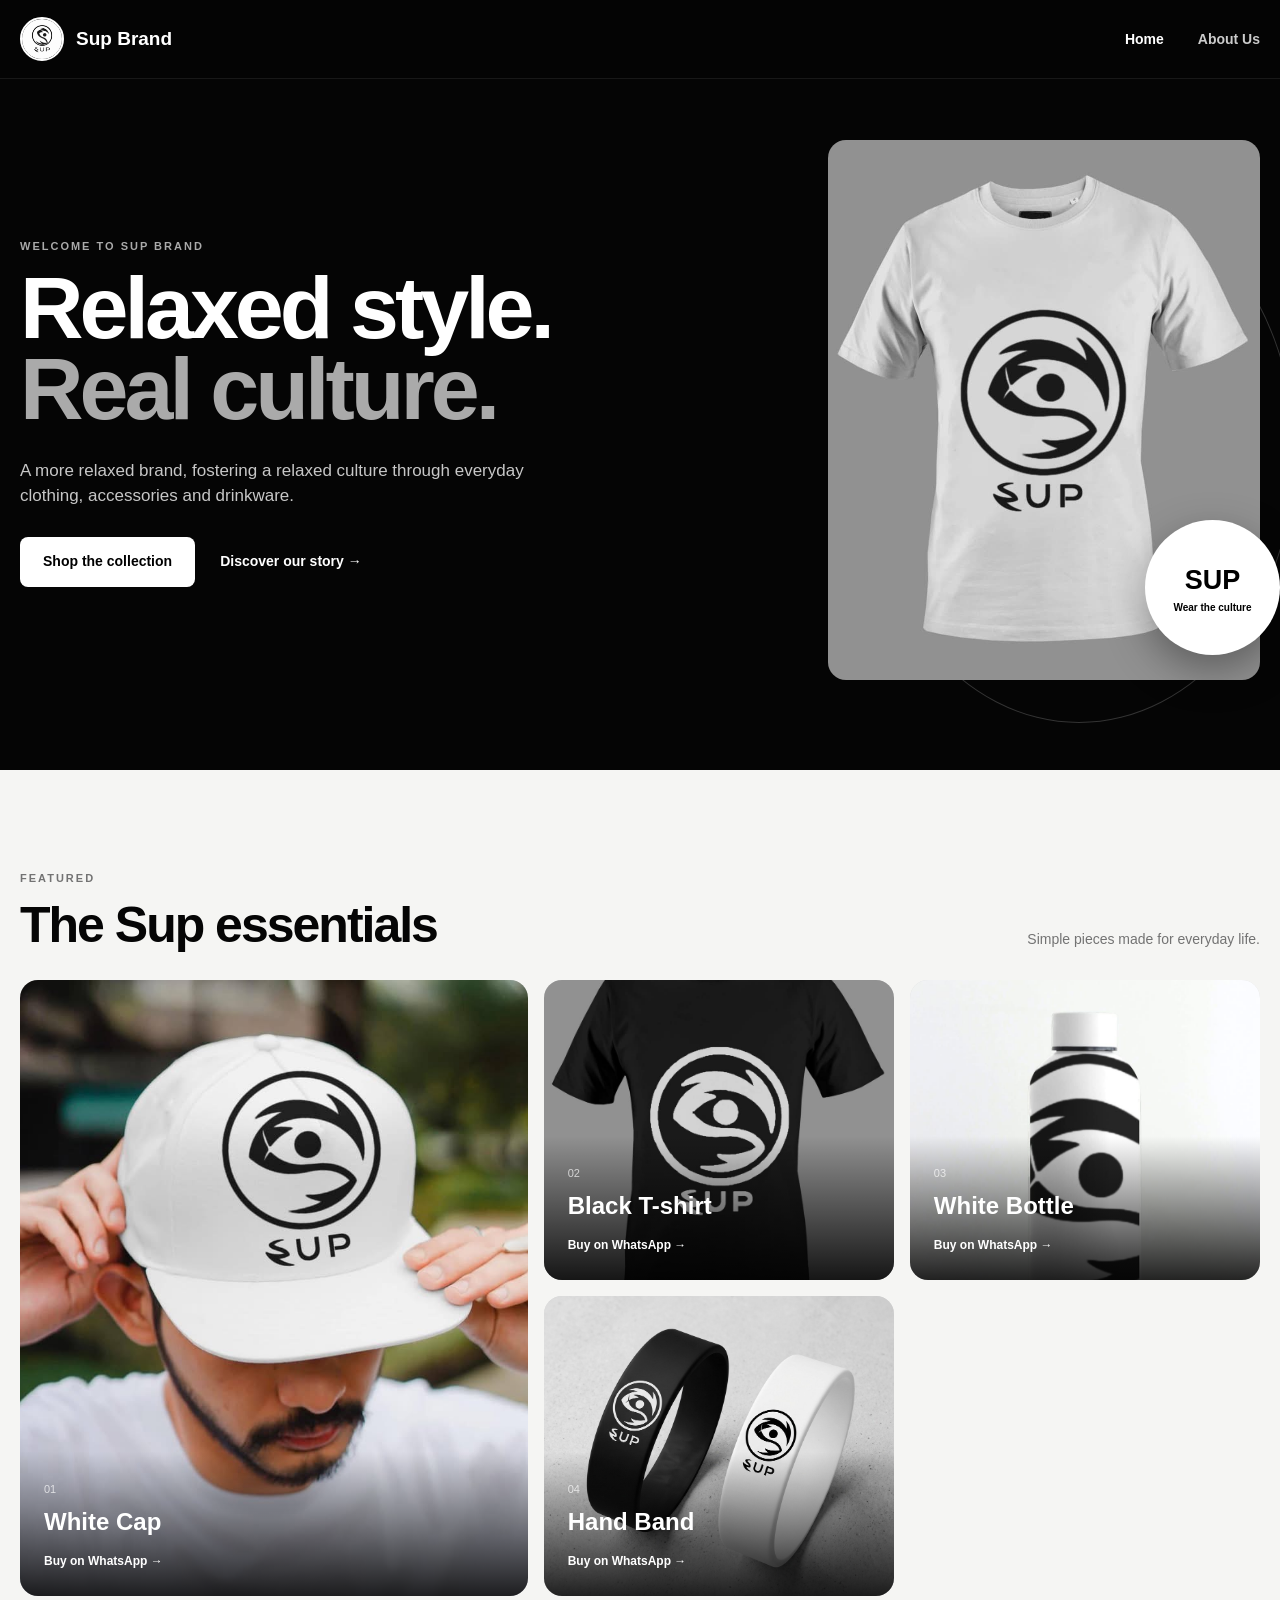
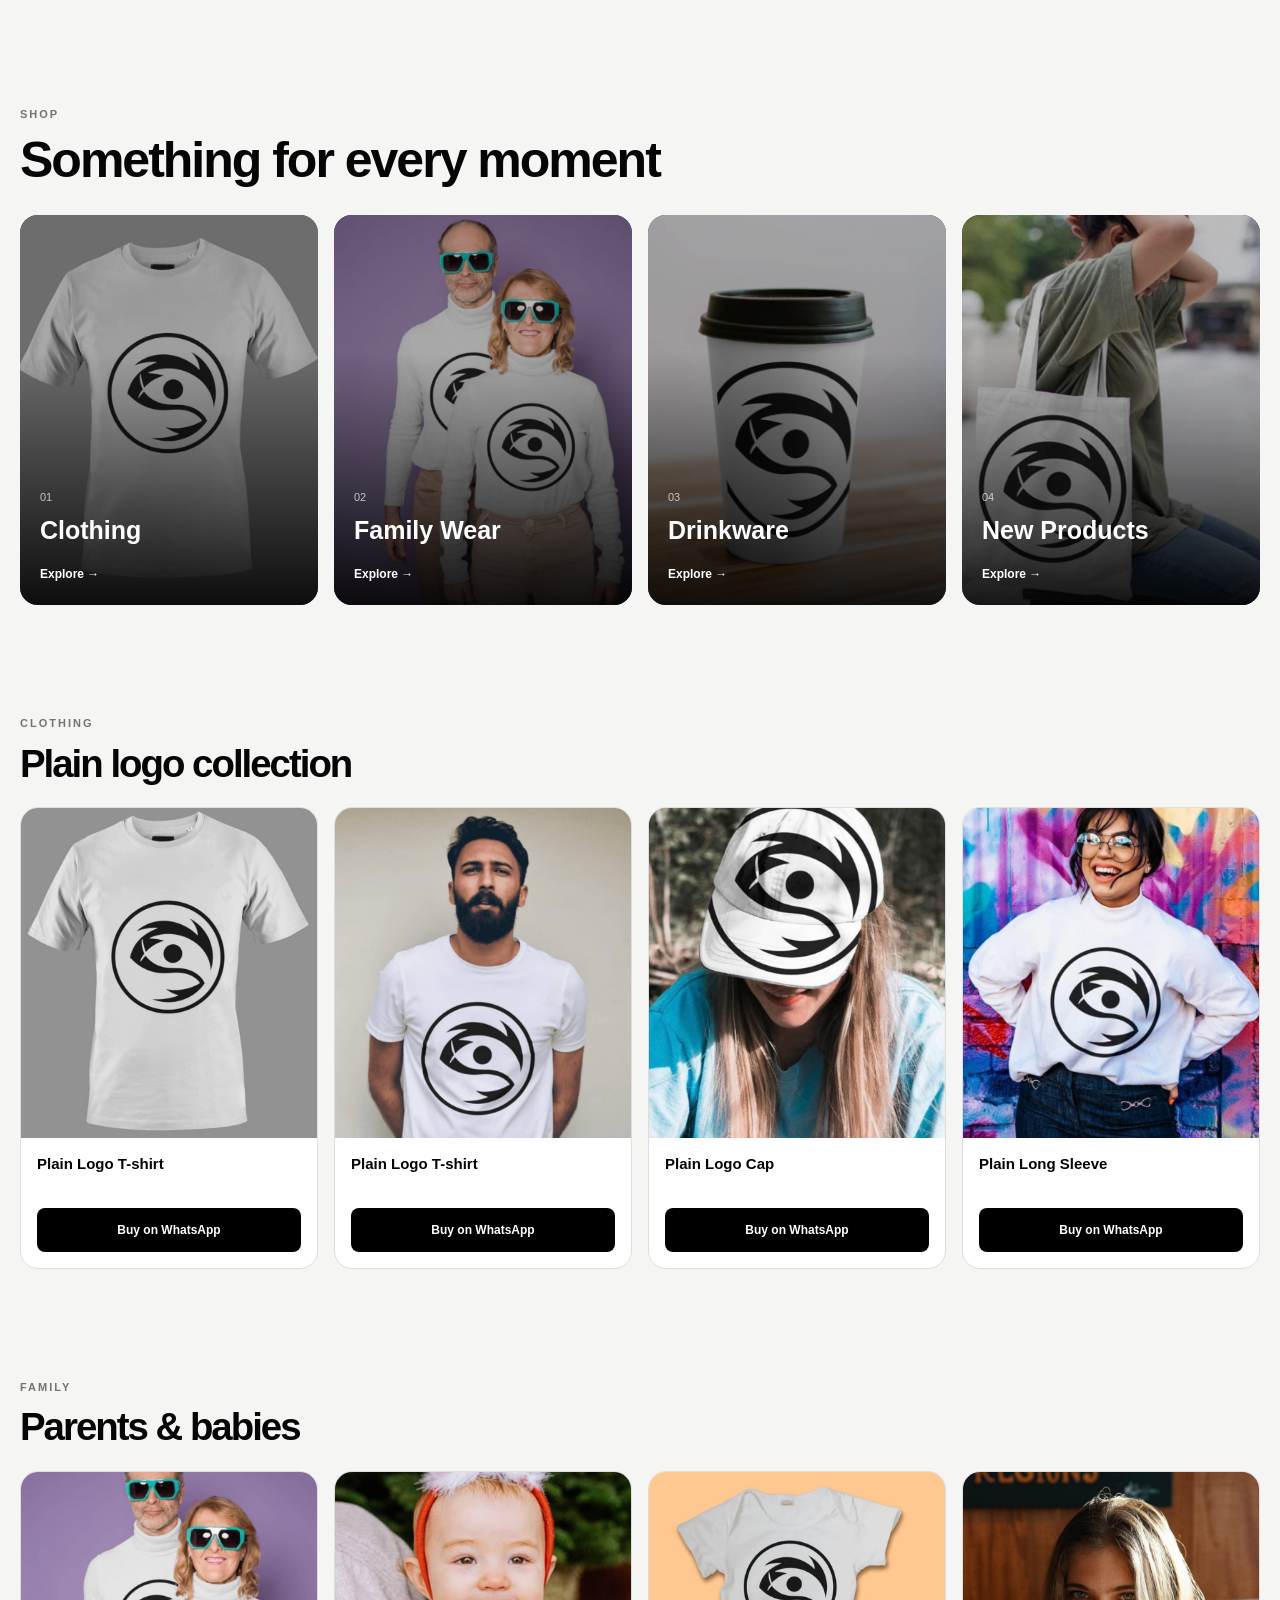
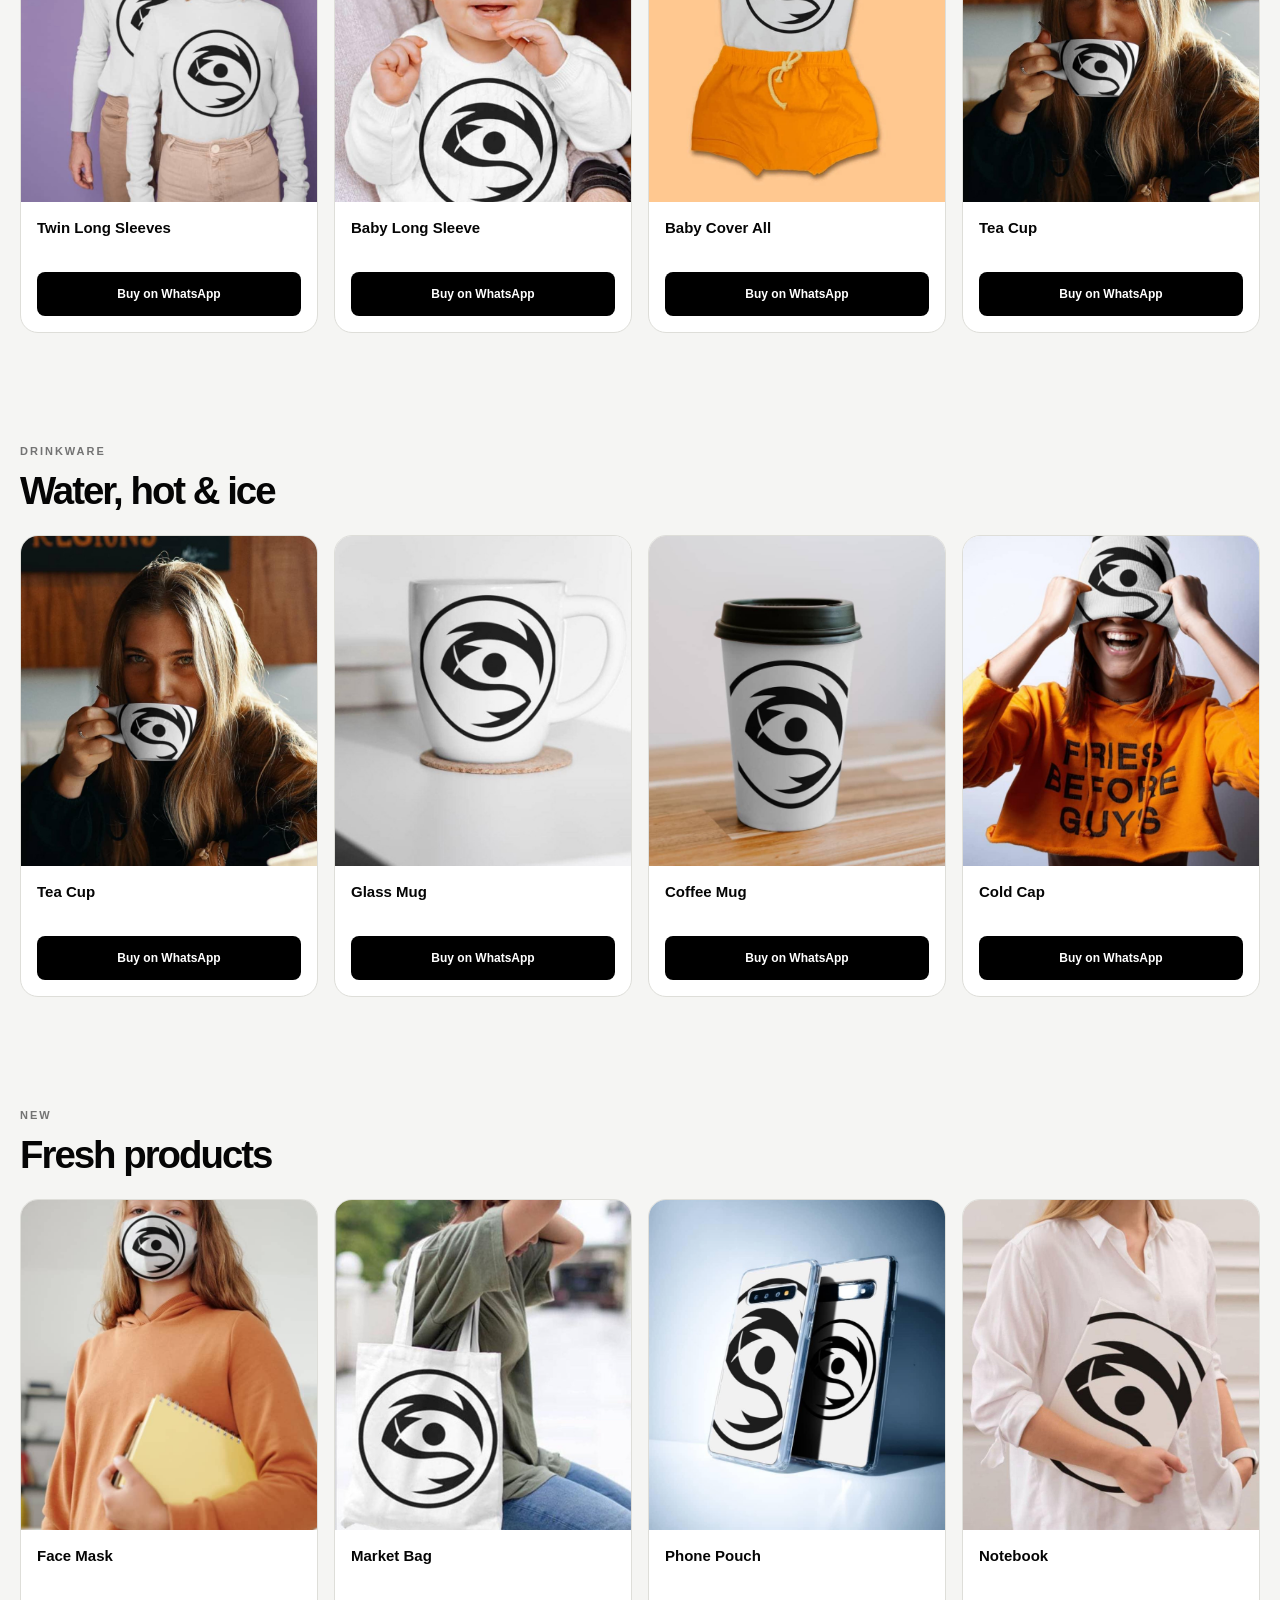
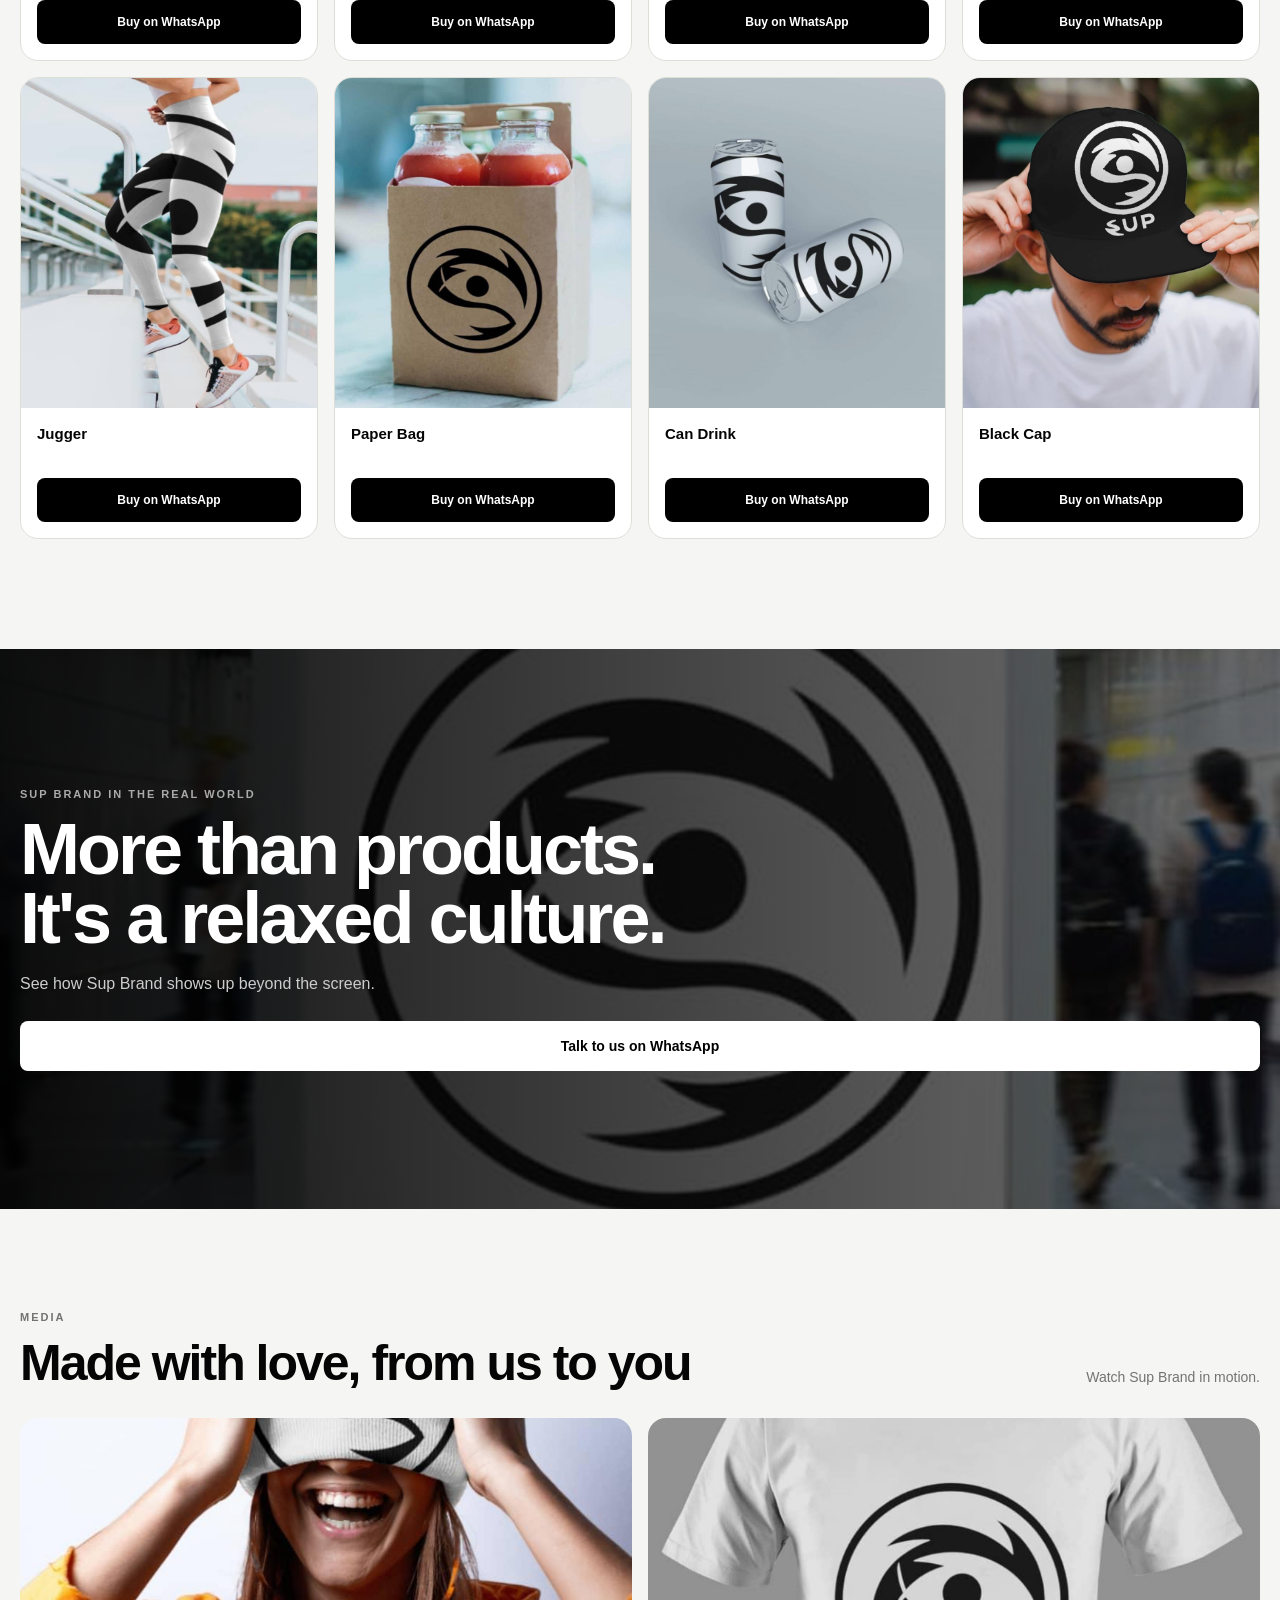
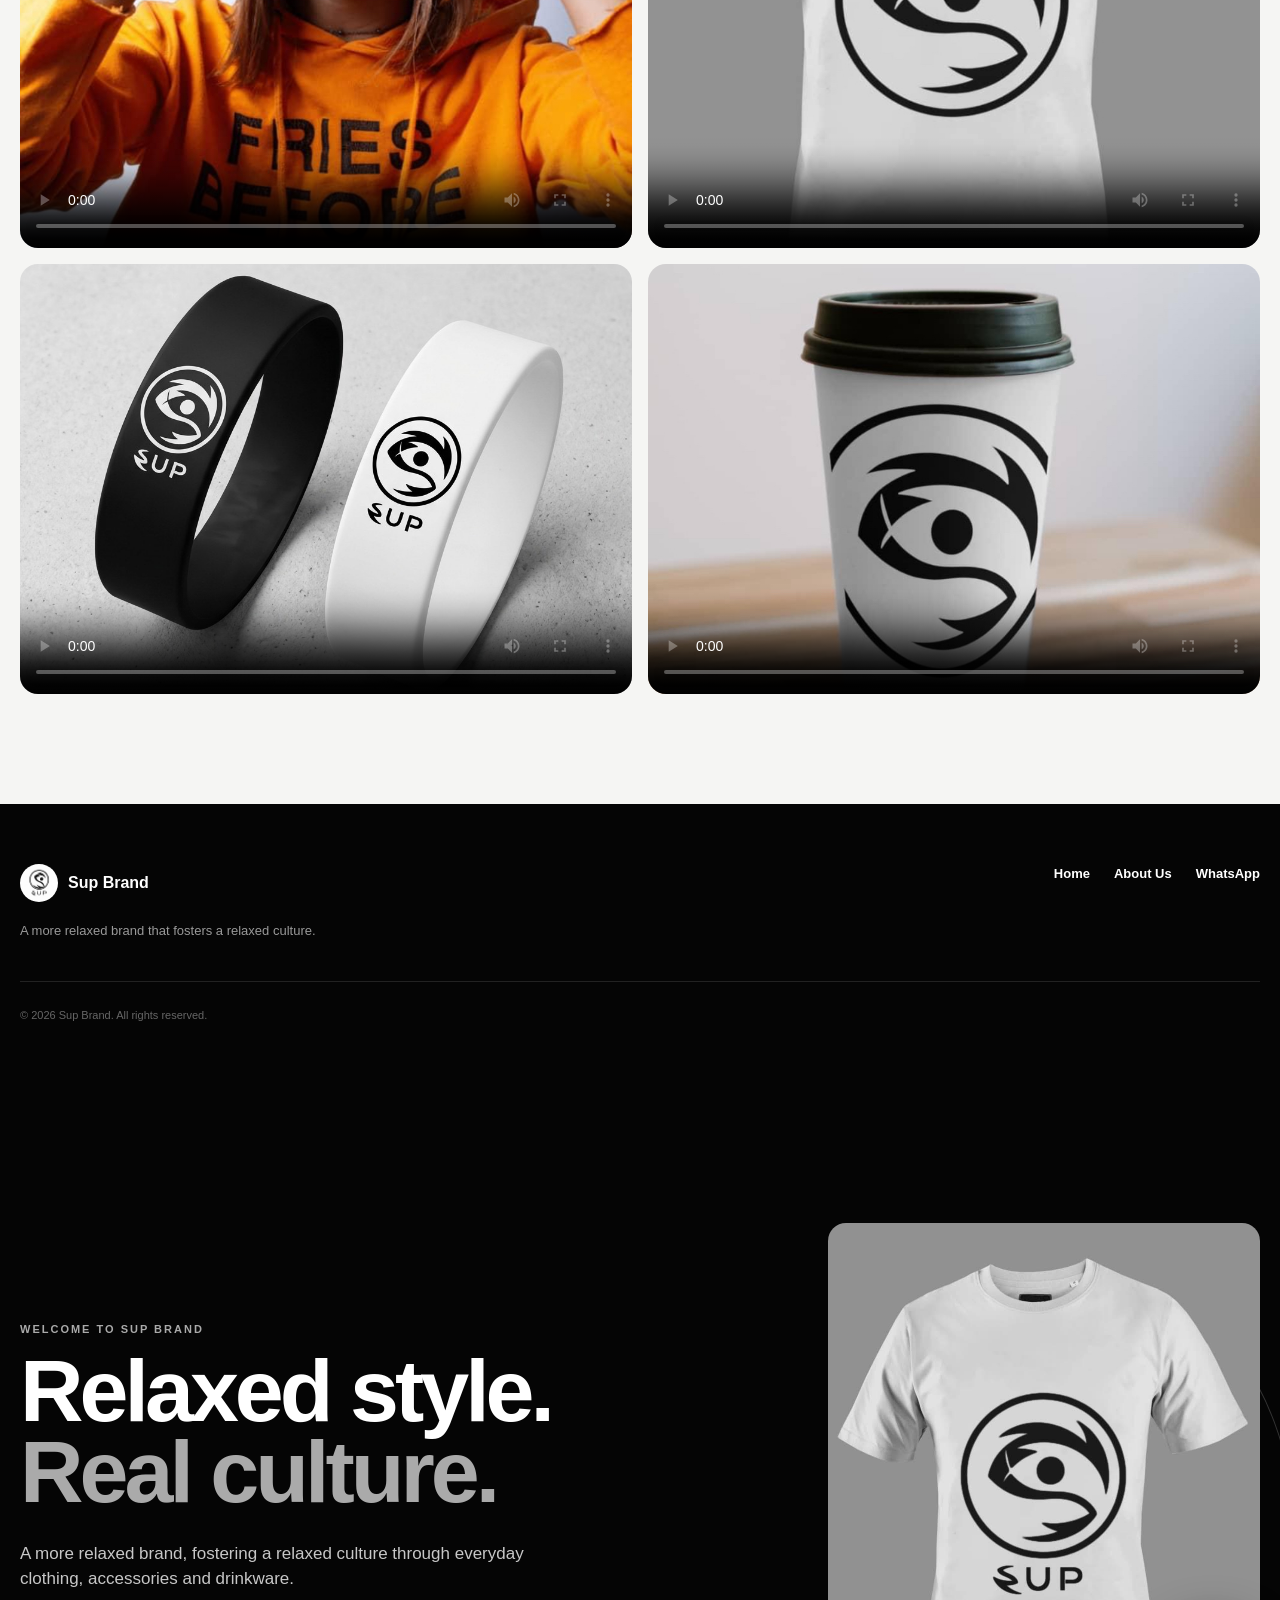
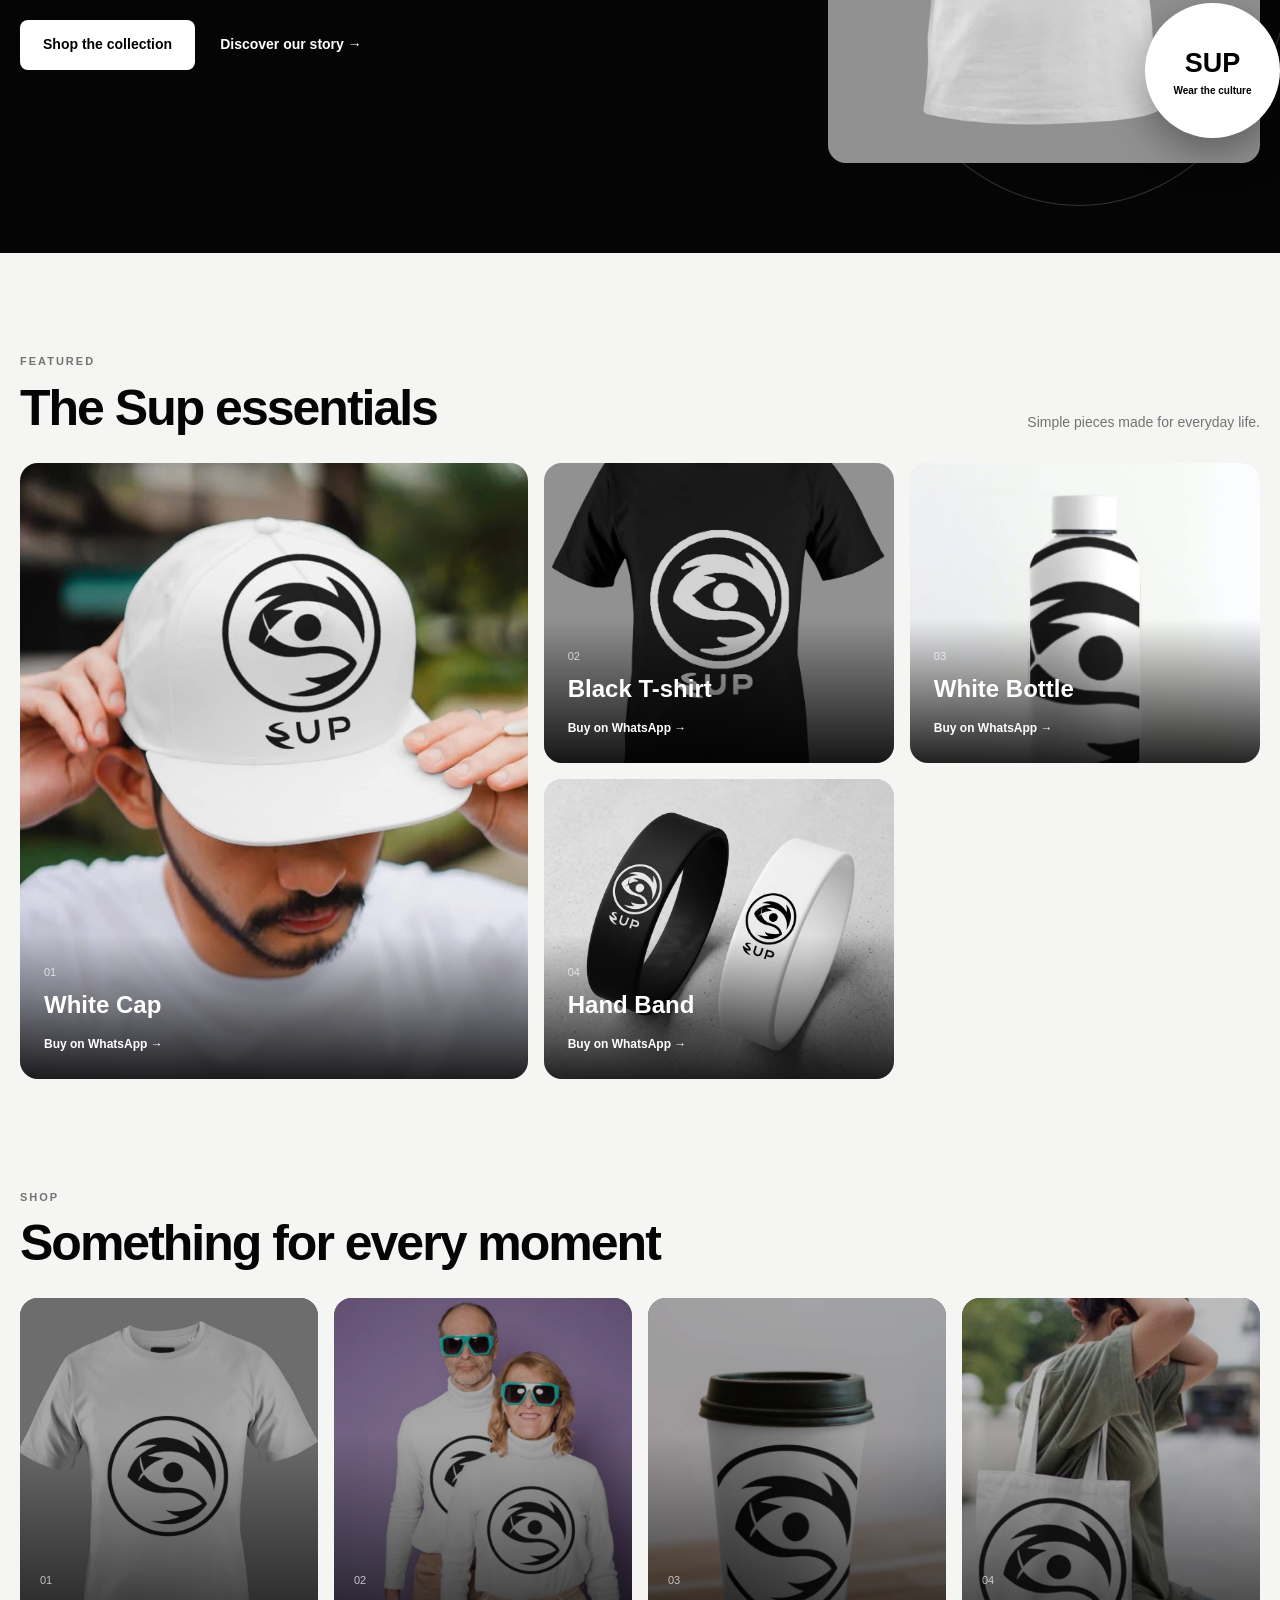
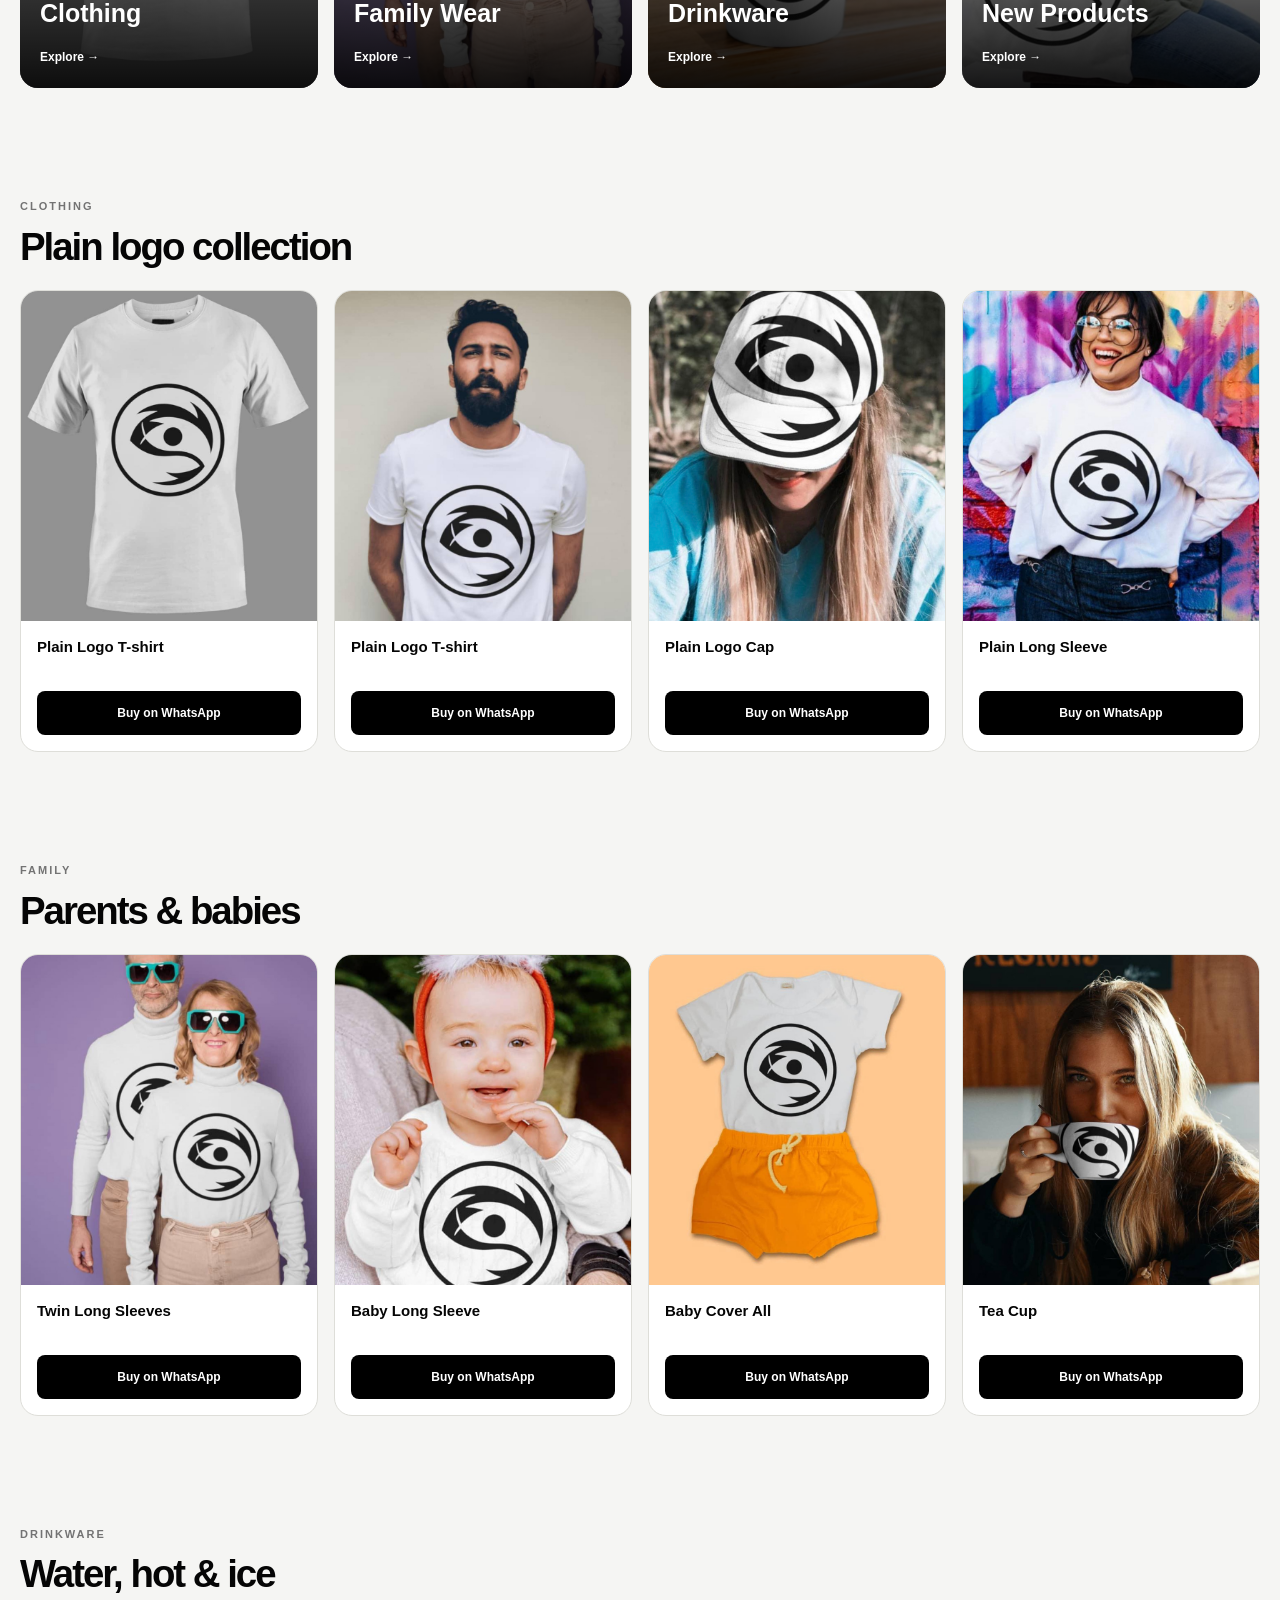
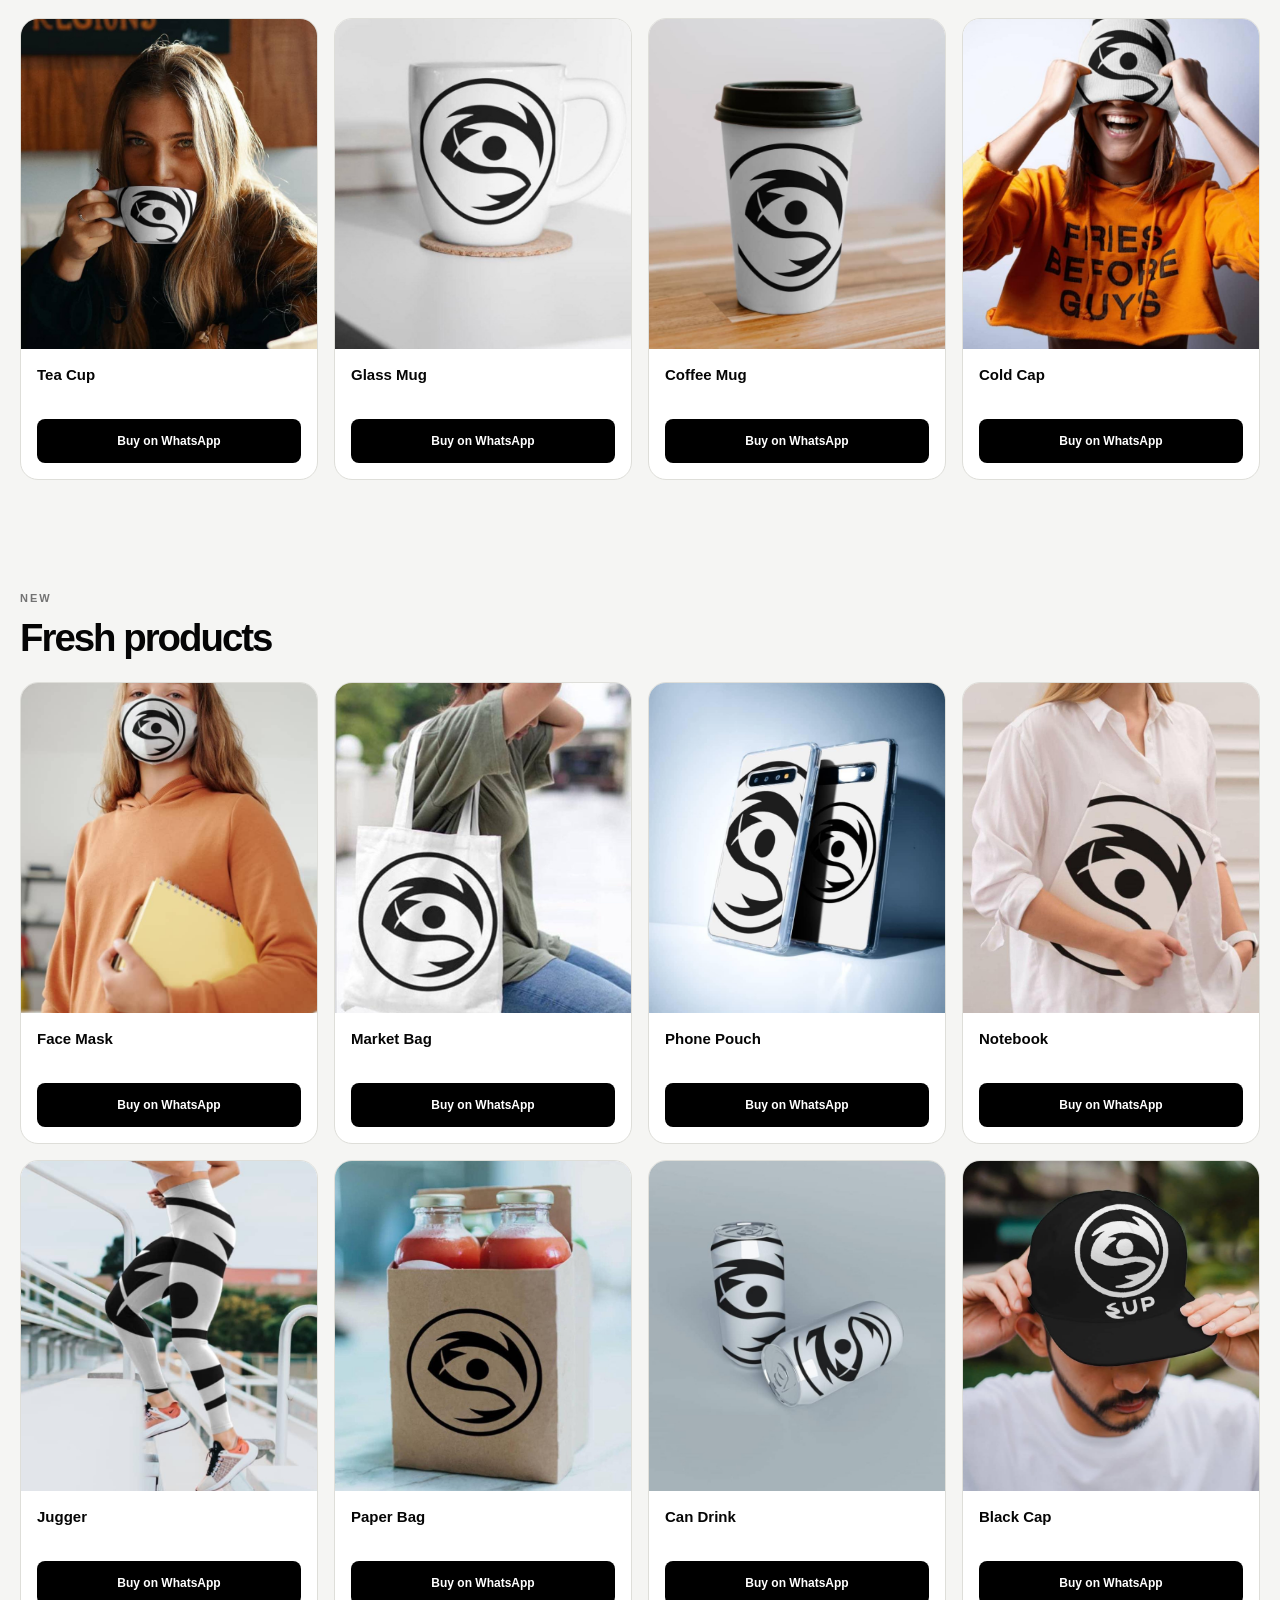
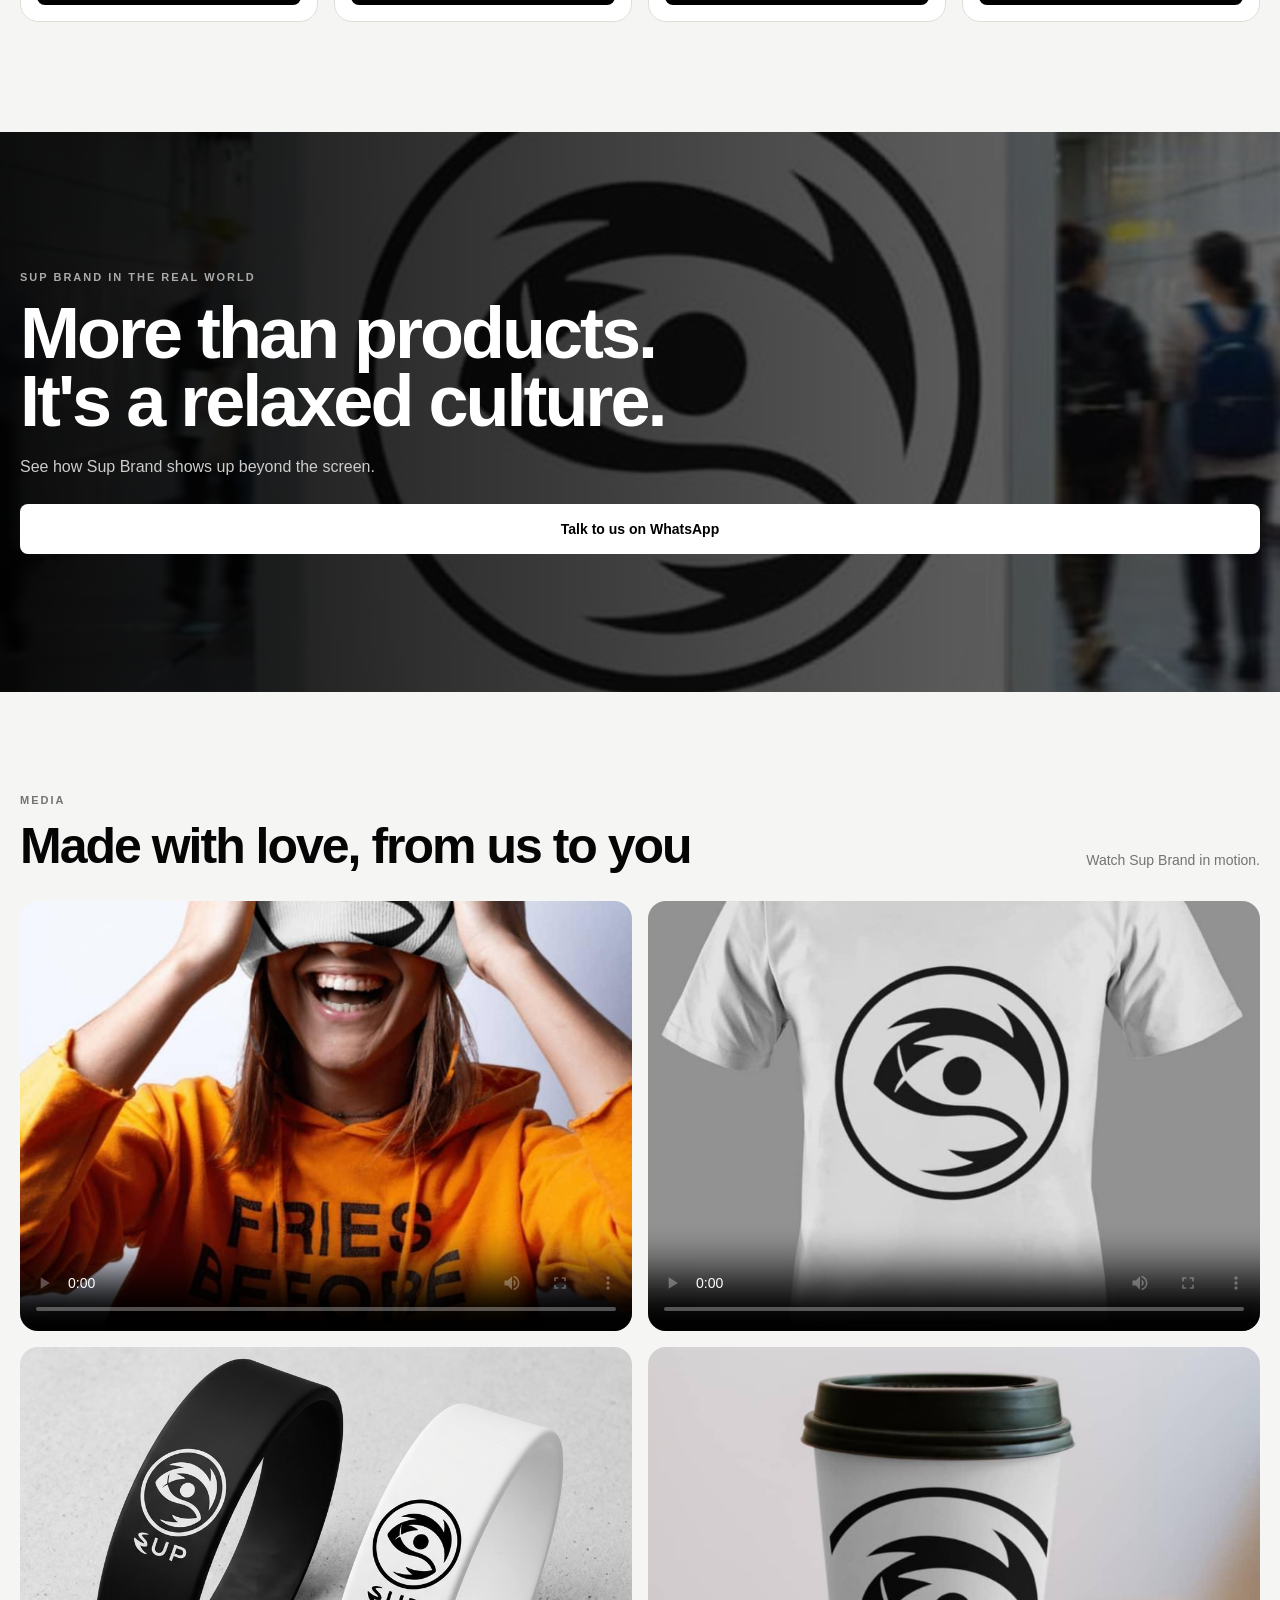
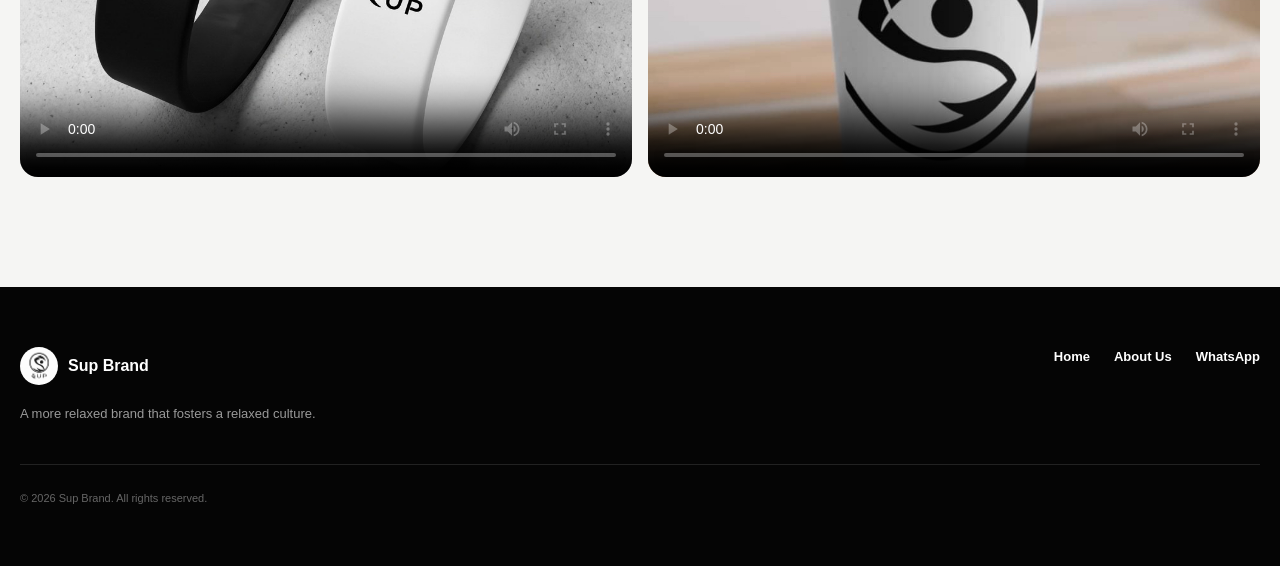
==== commit e5f918d0: "Update index.html" ====
--- a/index.html
+++ b/index.html
@@ -341,4 +341,347 @@
         });
     </script>
 </body>
+</html><!DOCTYPE html>
+<html lang="en">
+<head>
+    <meta charset="UTF-8">
+    <meta name="viewport" content="width=device-width, initial-scale=1.0">
+    <meta name="description" content="Sup Brand — a more relaxed brand that fosters a relaxed culture.">
+    <meta name="google-site-verification" content="WHXtkgLDhK5DAgvb4q8dHIwgNoqpGXokUqNb6NjOAAs">
+    <link rel="icon" href="sup_logo.JPG">
+    <link rel="stylesheet" href="index.css">
+    <title>Sup Brand | Relaxed Culture</title>
+</head>
+
+<body>
+    <header class="header">
+        <div class="header-inner">
+            <a class="logo-link" href="index.html" aria-label="Sup Brand home">
+                <img src="sup_logo.JPG" alt="Sup Brand logo" class="logo">
+                <span>Sup Brand</span>
+            </a>
+
+            <nav class="desktop-nav" aria-label="Main navigation">
+                <a class="active" href="index.html">Home</a>
+                <a href="about.html">About Us</a>
+            </nav>
+
+            <button class="menu-toggle" id="menuToggle" type="button"
+                    aria-label="Open menu" aria-expanded="false" aria-controls="mobileNav">
+                <span></span><span></span><span></span>
+            </button>
+        </div>
+
+        <nav class="mobile-nav" id="mobileNav" aria-label="Mobile navigation">
+            <a href="index.html">Home</a>
+            <a href="about.html">About Us</a>
+        </nav>
+    </header>
+
+    <main>
+        <!-- HERO -->
+        <section class="hero">
+            <div class="hero-inner">
+                <div class="hero-copy">
+                    <span class="label">WELCOME TO SUP BRAND</span>
+                    <h1>Relaxed style.<br><span>Real culture.</span></h1>
+                    <p>
+                        A more relaxed brand, fostering a relaxed culture through
+                        everyday clothing, accessories and drinkware.
+                    </p>
+                    <div class="hero-actions">
+                        <a class="button button-light" href="#collection">Shop the collection</a>
+                        <a class="text-link" href="about.html">Discover our story →</a>
+                    </div>
+                </div>
+
+                <div class="hero-product">
+                    <img src="official_sup_t-shirt.jpeg" alt="Sup Brand official T-shirt">
+                    <div class="hero-badge">
+                        <strong>SUP</strong>
+                        <span>Wear the culture</span>
+                    </div>
+                </div>
+            </div>
+        </section>
+
+        <!-- FEATURED PRODUCTS -->
+        <section class="section" id="collection">
+            <div class="section-head">
+                <div>
+                    <span class="label">FEATURED</span>
+                    <h2>The Sup essentials</h2>
+                </div>
+                <p>Simple pieces made for everyday life.</p>
+            </div>
+
+            <div class="featured-grid">
+                <article class="featured-card featured-large">
+                    <a href="white_cap.JPG">
+                        <img src="white_cap.JPG" alt="White Sup Brand cap" loading="lazy">
+                    </a>
+                    <div class="card-overlay">
+                        <span>01</span>
+                        <h3>White Cap</h3>
+                        <a href="https://chat.whatsapp.com/Ik4qP1xSdpTBQ17QCoup6d">Buy on WhatsApp →</a>
+                    </div>
+                </article>
+
+                <article class="featured-card">
+                    <a href="black_t-shirt.JPG">
+                        <img src="black_t-shirt.JPG" alt="Black Sup Brand T-shirt" loading="lazy">
+                    </a>
+                    <div class="card-overlay">
+                        <span>02</span>
+                        <h3>Black T-shirt</h3>
+                        <a href="https://chat.whatsapp.com/Ik4qP1xSdpTBQ17QCoup6d">Buy on WhatsApp →</a>
+                    </div>
+                </article>
+
+                <article class="featured-card">
+                    <a href="white_water_bottle.JPG">
+                        <img src="white_water_bottle.JPG" alt="White Sup Brand water bottle" loading="lazy">
+                    </a>
+                    <div class="card-overlay">
+                        <span>03</span>
+                        <h3>White Bottle</h3>
+                        <a href="https://chat.whatsapp.com/Ik4qP1xSdpTBQ17QCoup6d">Buy on WhatsApp →</a>
+                    </div>
+                </article>
+
+                <article class="featured-card">
+                    <a href="hand_band.JPG">
+                        <img src="hand_band.JPG" alt="Sup Brand hand band" loading="lazy">
+                    </a>
+                    <div class="card-overlay">
+                        <span>04</span>
+                        <h3>Hand Band</h3>
+                        <a href="https://chat.whatsapp.com/Ik4qP1xSdpTBQ17QCoup6d">Buy on WhatsApp →</a>
+                    </div>
+                </article>
+            </div>
+        </section>
+
+        <!-- SHOP CATEGORIES -->
+        <section class="section categories">
+            <div class="section-head">
+                <div>
+                    <span class="label">SHOP</span>
+                    <h2>Something for every moment</h2>
+                </div>
+            </div>
+
+            <div class="category-grid">
+                <a class="category-card" href="#clothing">
+                    <img src="sup_t-shirt.jpg" alt="Sup Brand clothing" loading="lazy">
+                    <div><span>01</span><h3>Clothing</h3><b>Explore →</b></div>
+                </a>
+
+                <a class="category-card" href="#family">
+                    <img src="twin_longsleeves.jpg" alt="Sup Brand family wear" loading="lazy">
+                    <div><span>02</span><h3>Family Wear</h3><b>Explore →</b></div>
+                </a>
+
+                <a class="category-card" href="#drinkware">
+                    <img src="mug_coffee.jpg" alt="Sup Brand drinkware" loading="lazy">
+                    <div><span>03</span><h3>Drinkware</h3><b>Explore →</b></div>
+                </a>
+
+                <a class="category-card" href="#new">
+                    <img src="market_bag.jpg" alt="Sup Brand new products" loading="lazy">
+                    <div><span>04</span><h3>New Products</h3><b>Explore →</b></div>
+                </a>
+            </div>
+        </section>
+
+        <!-- CLOTHING -->
+        <section class="section product-section" id="clothing">
+            <div class="section-head compact">
+                <div>
+                    <span class="label">CLOTHING</span>
+                    <h2>Plain logo collection</h2>
+                </div>
+            </div>
+
+            <div class="product-grid">
+                <article class="product">
+                    <a href="sup_t-shirt.jpg"><img src="sup_t-shirt.jpg" alt="Plain logo T-shirt" loading="lazy"></a>
+                    <div><h3>Plain Logo T-shirt</h3><a href="https://chat.whatsapp.com/Ik4qP1xSdpTBQ17QCoup6d">Buy on WhatsApp</a></div>
+                </article>
+                <article class="product">
+                    <a href="sup_male_t-shirt.jpg"><img src="sup_male_t-shirt.jpg" alt="Plain logo men's T-shirt" loading="lazy"></a>
+                    <div><h3>Plain Logo T-shirt</h3><a href="https://chat.whatsapp.com/Ik4qP1xSdpTBQ17QCoup6d">Buy on WhatsApp</a></div>
+                </article>
+                <article class="product">
+                    <a href="female_sup_cap.jpg"><img src="female_sup_cap.jpg" alt="Plain logo cap" loading="lazy"></a>
+                    <div><h3>Plain Logo Cap</h3><a href="https://chat.whatsapp.com/Ik4qP1xSdpTBQ17QCoup6d">Buy on WhatsApp</a></div>
+                </article>
+                <article class="product">
+                    <a href="female_longsleeve.jpg"><img src="female_longsleeve.jpg" alt="Plain logo long sleeve" loading="lazy"></a>
+                    <div><h3>Plain Long Sleeve</h3><a href="https://chat.whatsapp.com/Ik4qP1xSdpTBQ17QCoup6d">Buy on WhatsApp</a></div>
+                </article>
+            </div>
+        </section>
+
+        <!-- FAMILY -->
+        <section class="section product-section" id="family">
+            <div class="section-head compact">
+                <div>
+                    <span class="label">FAMILY</span>
+                    <h2>Parents & babies</h2>
+                </div>
+            </div>
+
+            <div class="product-grid">
+                <article class="product">
+                    <a href="twin_longsleeves.jpg"><img src="twin_longsleeves.jpg" alt="Twin long sleeves" loading="lazy"></a>
+                    <div><h3>Twin Long Sleeves</h3><a href="https://chat.whatsapp.com/Ik4qP1xSdpTBQ17QCoup6d">Buy on WhatsApp</a></div>
+                </article>
+                <article class="product">
+                    <a href="baby_longsleeve.jpeg"><img src="baby_longsleeve.jpeg" alt="Baby long sleeve" loading="lazy"></a>
+                    <div><h3>Baby Long Sleeve</h3><a href="https://chat.whatsapp.com/Ik4qP1xSdpTBQ17QCoup6d">Buy on WhatsApp</a></div>
+                </article>
+                <article class="product">
+                    <a href="cover_all_for_baby.jpeg"><img src="cover_all_for_baby.jpeg" alt="Baby cover all" loading="lazy"></a>
+                    <div><h3>Baby Cover All</h3><a href="https://chat.whatsapp.com/Ik4qP1xSdpTBQ17QCoup6d">Buy on WhatsApp</a></div>
+                </article>
+                <article class="product">
+                    <a href="sup_cup.jpg"><img src="sup_cup.jpg" alt="Sup Brand tea cup" loading="lazy"></a>
+                    <div><h3>Tea Cup</h3><a href="https://chat.whatsapp.com/Ik4qP1xSdpTBQ17QCoup6d">Buy on WhatsApp</a></div>
+                </article>
+            </div>
+        </section>
+
+        <!-- DRINKWARE -->
+        <section class="section product-section" id="drinkware">
+            <div class="section-head compact">
+                <div>
+                    <span class="label">DRINKWARE</span>
+                    <h2>Water, hot & ice</h2>
+                </div>
+            </div>
+
+            <div class="product-grid">
+                <article class="product">
+                    <a href="sup_cup.jpg"><img src="sup_cup.jpg" alt="Sup tea cup" loading="lazy"></a>
+                    <div><h3>Tea Cup</h3><a href="https://chat.whatsapp.com/Ik4qP1xSdpTBQ17QCoup6d">Buy on WhatsApp</a></div>
+                </article>
+                <article class="product">
+                    <a href="mug_on_table.jpg"><img src="mug_on_table.jpg" alt="Glass mug" loading="lazy"></a>
+                    <div><h3>Glass Mug</h3><a href="https://chat.whatsapp.com/Ik4qP1xSdpTBQ17QCoup6d">Buy on WhatsApp</a></div>
+                </article>
+                <article class="product">
+                    <a href="mug_coffee.jpg"><img src="mug_coffee.jpg" alt="Coffee mug" loading="lazy"></a>
+                    <div><h3>Coffee Mug</h3><a href="https://chat.whatsapp.com/Ik4qP1xSdpTBQ17QCoup6d">Buy on WhatsApp</a></div>
+                </article>
+                <article class="product">
+                    <a href="cold_cap.jpg"><img src="cold_cap.jpg" alt="Cold cap" loading="lazy"></a>
+                    <div><h3>Cold Cap</h3><a href="https://chat.whatsapp.com/Ik4qP1xSdpTBQ17QCoup6d">Buy on WhatsApp</a></div>
+                </article>
+            </div>
+        </section>
+
+        <!-- NEW PRODUCTS -->
+        <section class="section product-section" id="new">
+            <div class="section-head compact">
+                <div>
+                    <span class="label">NEW</span>
+                    <h2>Fresh products</h2>
+                </div>
+            </div>
+
+            <div class="product-grid">
+                <article class="product"><a href="face_mask.jpeg"><img src="face_mask.jpeg" alt="Face mask" loading="lazy"></a><div><h3>Face Mask</h3><a href="https://chat.whatsapp.com/Ik4qP1xSdpTBQ17QCoup6d">Buy on WhatsApp</a></div></article>
+                <article class="product"><a href="market_bag.jpg"><img src="market_bag.jpg" alt="Market bag" loading="lazy"></a><div><h3>Market Bag</h3><a href="https://chat.whatsapp.com/Ik4qP1xSdpTBQ17QCoup6d">Buy on WhatsApp</a></div></article>
+                <article class="product"><a href="phone_pouch.jpg"><img src="phone_pouch.jpg" alt="Phone pouch" loading="lazy"></a><div><h3>Phone Pouch</h3><a href="https://chat.whatsapp.com/Ik4qP1xSdpTBQ17QCoup6d">Buy on WhatsApp</a></div></article>
+                <article class="product"><a href="book.jpg"><img src="book.jpg" alt="Sup Brand notebook" loading="lazy"></a><div><h3>Notebook</h3><a href="https://chat.whatsapp.com/Ik4qP1xSdpTBQ17QCoup6d">Buy on WhatsApp</a></div></article>
+                <article class="product"><a href="jugger.jpg"><img src="jugger.jpg" alt="Jugger" loading="lazy"></a><div><h3>Jugger</h3><a href="https://chat.whatsapp.com/Ik4qP1xSdpTBQ17QCoup6d">Buy on WhatsApp</a></div></article>
+                <article class="product"><a href="paper_bag.jpg"><img src="paper_bag.jpg" alt="Paper bag" loading="lazy"></a><div><h3>Paper Bag</h3><a href="https://chat.whatsapp.com/Ik4qP1xSdpTBQ17QCoup6d">Buy on WhatsApp</a></div></article>
+                <article class="product"><a href="surprise_drinks.jpg"><img src="surprise_drinks.jpg" alt="Sup Brand drink" loading="lazy"></a><div><h3>Can Drink</h3><a href="https://chat.whatsapp.com/Ik4qP1xSdpTBQ17QCoup6d">Buy on WhatsApp</a></div></article>
+                <article class="product"><a href="black_cap.JPG"><img src="black_cap.JPG" alt="Black Sup Brand cap" loading="lazy"></a><div><h3>Black Cap</h3><a href="https://chat.whatsapp.com/Ik4qP1xSdpTBQ17QCoup6d">Buy on WhatsApp</a></div></article>
+            </div>
+        </section>
+
+        <!-- CAMPAIGN -->
+        <section class="campaign">
+            <img src="trainstation_billboard.jpeg" alt="Sup Brand train station campaign" loading="lazy">
+            <div class="campaign-content">
+                <span class="label">SUP BRAND IN THE REAL WORLD</span>
+                <h2>More than products.<br>It's a relaxed culture.</h2>
+                <p>See how Sup Brand shows up beyond the screen.</p>
+                <a class="button button-light" href="https://chat.whatsapp.com/Ik4qP1xSdpTBQ17QCoup6d">Talk to us on WhatsApp</a>
+            </div>
+        </section>
+
+        <!-- VIDEOS -->
+        <section class="section media-section">
+            <div class="section-head">
+                <div>
+                    <span class="label">MEDIA</span>
+                    <h2>Made with love, from us to you</h2>
+                </div>
+                <p>Watch Sup Brand in motion.</p>
+            </div>
+
+            <div class="video-grid">
+                <article class="video-card">
+                    <video controls playsinline preload="metadata" poster="cold_cap.jpg">
+                        <source src="all_black_and_white_cap_bottle_t-shirt.MP4" type="video/mp4">
+                    </video>
+                </article>
+                <article class="video-card">
+                    <video controls playsinline preload="metadata" poster="sup_t-shirt.jpg">
+                        <source src="dacing.MP4" type="video/mp4">
+                    </video>
+                </article>
+                <article class="video-card">
+                    <video controls playsinline preload="metadata" poster="hand_band.JPG">
+                        <source src="hand_band_video.MP4" type="video/mp4">
+                    </video>
+                </article>
+                <article class="video-card">
+                    <video controls playsinline preload="metadata" poster="mug_coffee.jpg">
+                        <source src="mug_coffee_video.MOV" type="video/quicktime">
+                    </video>
+                </article>
+            </div>
+        </section>
+    </main>
+
+    <footer class="footer">
+        <div>
+            <a href="index.html" class="footer-brand">
+                <img src="sup_logo.JPG" alt="Sup Brand logo">
+                <strong>Sup Brand</strong>
+            </a>
+            <p>A more relaxed brand that fosters a relaxed culture.</p>
+        </div>
+        <div class="footer-links">
+            <a href="index.html">Home</a>
+            <a href="about.html">About Us</a>
+            <a href="https://chat.whatsapp.com/Ik4qP1xSdpTBQ17QCoup6d">WhatsApp</a>
+        </div>
+        <small>© 2026 Sup Brand. All rights reserved.</small>
+    </footer>
+
+    <script>
+        const menuToggle = document.getElementById("menuToggle");
+        const mobileNav = document.getElementById("mobileNav");
+
+        menuToggle.addEventListener("click", () => {
+            const open = menuToggle.getAttribute("aria-expanded") === "true";
+            menuToggle.setAttribute("aria-expanded", String(!open));
+            menuToggle.setAttribute("aria-label", open ? "Open menu" : "Close menu");
+            mobileNav.classList.toggle("open", !open);
+        });
+
+        mobileNav.querySelectorAll("a").forEach(link => {
+            link.addEventListener("click", () => {
+                menuToggle.setAttribute("aria-expanded", "false");
+                menuToggle.setAttribute("aria-label", "Open menu");
+                mobileNav.classList.remove("open");
+            });
+        });
+    </script>
+</body>
 </html>
--- a/index.css
+++ b/index.css
@@ -2,402 +2,838 @@
     margin: 0;
     padding: 0;
     box-sizing: border-box;
-    font-family: "Inter", Arial, sans-serif;
+}
+
+:root {
+    --black: #050505;
+    --white: #fff;
+    --soft: #f5f5f3;
+    --line: #deded9;
+    --muted: #737373;
+    --max: 1320px;
+    --radius: 18px;
 }
 
 html {
     scroll-behavior: smooth;
+    scroll-padding-top: 90px;
 }
 
 body {
-    background: #f5f5f5;
-    color: #111;
+    min-width: 320px;
+    background: var(--soft);
+    color: var(--black);
+    font-family: Inter, Arial, Helvetica, sans-serif;
     line-height: 1.5;
 }
 
-/* =========================
-   HEADER
-========================= */
-header {
+a {
+    color: inherit;
+    text-decoration: none;
+}
+
+img,
+video {
+    display: block;
+    width: 100%;
+}
+
+.header {
     position: fixed;
     top: 0;
     left: 0;
+    right: 0;
     z-index: 1000;
-    width: 100%;
-    min-height: 78px;
-    padding: 14px 5%;
+    background: rgba(5,5,5,.96);
+    color: #fff;
+    border-bottom: 1px solid rgba(255,255,255,.08);
+}
+
+.header-inner {
+    width: min(calc(100% - 40px), var(--max));
+    height: 78px;
+    margin: auto;
     display: flex;
     align-items: center;
-    background: rgba(0, 0, 0, 0.96);
-    color: #fff;
-    box-shadow: 0 3px 18px rgba(0, 0, 0, 0.18);
-}
-
-#logo {
-    width: 48px;
-    height: 48px;
+}
+
+.logo-link {
+    display: flex;
+    align-items: center;
+    gap: 12px;
+    font-size: 19px;
+    font-weight: 800;
+}
+
+.logo {
+    width: 44px;
+    height: 44px;
     border-radius: 50%;
     object-fit: cover;
     border: 2px solid #fff;
-    flex-shrink: 0;
-}
-
-header {
-    font-size: 21px;
-    font-weight: 800;
-    letter-spacing: -0.3px;
-}
-
-header > ul:not(.mobile-menu) {
+}
+
+.desktop-nav {
     margin-left: auto;
     display: flex;
-    align-items: center;
-    gap: 32px;
-    list-style: none;
-    font-size: 16px;
-}
-
-header > ul:not(.mobile-menu) li {
-    margin-top: 0;
-}
-
-header ul li a {
+    gap: 34px;
+}
+
+.desktop-nav a {
     color: #fff;
-    text-decoration: none;
-    transition: opacity 0.2s ease, transform 0.2s ease;
-}
-
-header ul li a:hover {
-    opacity: 0.65;
-}
-
-.mobile-menu {
+    font-size: 14px;
+    font-weight: 700;
+    opacity: .78;
+}
+
+.desktop-nav a:hover,
+.desktop-nav a.active {
+    opacity: 1;
+}
+
+.menu-toggle {
     display: none;
     margin-left: auto;
-    list-style: none;
-}
-
-/* =========================
-   MOBILE MENU
-========================= */
-#menu-bar {
+    width: 44px;
+    height: 44px;
+    border: 0;
+    border-radius: 10px;
+    background: #191919;
+    cursor: pointer;
+}
+
+.menu-toggle span {
+    display: block;
+    width: 21px;
+    height: 2px;
+    margin: 4px auto;
+    background: #fff;
+}
+
+.mobile-nav {
     display: none;
 }
 
-#menu-bar ul {
-    list-style: none;
-}
-
-/* =========================
-   DESKTOP CONTENT
-========================= */
-.body {
-    max-width: 1400px;
-    margin: 0 auto;
-    padding: 120px 5% 70px;
-}
-
-.body h1 {
-    max-width: 900px;
-    margin: 0 auto 18px;
-    padding: 34px 30px;
+.hero {
+    min-height: 720px;
+    padding: 140px 20px 90px;
+    background: #050505;
+    color: #fff;
+    overflow: hidden;
+}
+
+.hero-inner {
+    width: min(100%, var(--max));
+    min-height: 490px;
+    margin: auto;
+    display: grid;
+    grid-template-columns: 1.05fr .95fr;
+    align-items: center;
+    gap: 70px;
+}
+
+.label {
+    display: inline-block;
+    margin-bottom: 13px;
+    font-size: 11px;
+    font-weight: 800;
+    letter-spacing: 2px;
+    text-transform: uppercase;
+    color: var(--muted);
+}
+
+.hero .label {
+    color: #aaa;
+}
+
+.hero h1 {
+    max-width: 760px;
+    font-size: clamp(48px, 7vw, 88px);
+    line-height: .92;
+    letter-spacing: -4px;
+}
+
+.hero h1 span {
+    color: #aaa;
+}
+
+.hero-copy > p {
+    max-width: 570px;
+    margin: 28px 0;
+    color: #c7c7c7;
+    font-size: 17px;
+}
+
+.hero-actions {
+    display: flex;
+    align-items: center;
+    gap: 25px;
+    flex-wrap: wrap;
+}
+
+.button {
+    display: inline-flex;
+    align-items: center;
+    justify-content: center;
+    min-height: 50px;
+    padding: 0 23px;
+    border-radius: 8px;
+    font-size: 14px;
+    font-weight: 800;
+}
+
+.button-light {
+    background: #fff;
+    color: #000;
+}
+
+.button-light:hover {
+    background: #ddd;
+}
+
+.text-link {
+    color: #fff;
+    font-size: 14px;
+    font-weight: 700;
+}
+
+.hero-product {
+    position: relative;
+    max-width: 520px;
+    justify-self: end;
+}
+
+.hero-product::before {
+    content: "";
+    position: absolute;
+    inset: 8% -8% -8% 8%;
+    border: 1px solid #333;
+    border-radius: 50%;
+}
+
+.hero-product img {
+    position: relative;
+    height: 540px;
+    object-fit: cover;
+    border-radius: 18px;
+}
+
+.hero-badge {
+    position: absolute;
+    right: -20px;
+    bottom: 25px;
+    z-index: 2;
+    width: 135px;
+    height: 135px;
+    padding: 18px;
+    border-radius: 50%;
+    background: #fff;
+    color: #000;
+    display: flex;
+    flex-direction: column;
+    align-items: center;
+    justify-content: center;
     text-align: center;
-    font-size: clamp(28px, 4vw, 48px);
-    line-height: 1.12;
-    letter-spacing: -1.5px;
+    box-shadow: 0 15px 40px rgba(0,0,0,.35);
+}
+
+.hero-badge strong {
+    font-size: 27px;
+}
+
+.hero-badge span {
+    font-size: 10px;
+    font-weight: 700;
+}
+
+.section {
+    width: min(calc(100% - 40px), var(--max));
+    margin: auto;
+    padding: 95px 0 0;
+}
+
+.section-head {
+    display: flex;
+    align-items: end;
+    justify-content: space-between;
+    gap: 30px;
+    margin-bottom: 30px;
+}
+
+.section-head h2 {
+    font-size: clamp(30px, 4vw, 50px);
+    line-height: 1;
+    letter-spacing: -2px;
+}
+
+.section-head > p {
+    max-width: 280px;
+    color: var(--muted);
+    font-size: 14px;
+}
+
+.featured-grid {
+    display: grid;
+    grid-template-columns: 1.45fr 1fr 1fr;
+    grid-template-rows: 300px 300px;
+    gap: 16px;
+}
+
+.featured-card {
+    position: relative;
+    overflow: hidden;
+    border-radius: var(--radius);
+    background: #ddd;
+}
+
+.featured-large {
+    grid-row: 1 / 3;
+}
+
+.featured-card img {
+    height: 100%;
+    object-fit: cover;
+    transition: transform .4s ease;
+}
+
+.featured-card:hover img,
+.category-card:hover img,
+.product:hover img {
+    transform: scale(1.04);
+}
+
+.card-overlay {
+    position: absolute;
+    left: 0;
+    right: 0;
+    bottom: 0;
+    padding: 24px;
+    color: #fff;
+    background: linear-gradient(transparent, rgba(0,0,0,.85));
+}
+
+.card-overlay span {
+    font-size: 11px;
+    opacity: .7;
+}
+
+.card-overlay h3 {
+    margin: 4px 0 8px;
+    font-size: 24px;
+}
+
+.card-overlay a {
+    font-size: 12px;
+    font-weight: 800;
+}
+
+.categories {
+    padding-top: 105px;
+}
+
+.category-grid {
+    display: grid;
+    grid-template-columns: repeat(4, 1fr);
+    gap: 16px;
+}
+
+.category-card {
+    position: relative;
+    height: 390px;
+    overflow: hidden;
+    border-radius: var(--radius);
+    background: #111;
+    color: #fff;
+}
+
+.category-card img {
+    height: 100%;
+    object-fit: cover;
+    opacity: .72;
+    transition: transform .4s ease;
+}
+
+.category-card::after {
+    content: "";
+    position: absolute;
+    inset: 0;
+    background: linear-gradient(transparent 35%, rgba(0,0,0,.88));
+}
+
+.category-card > div {
+    position: absolute;
+    z-index: 2;
+    left: 20px;
+    right: 20px;
+    bottom: 20px;
+}
+
+.category-card span {
+    font-size: 11px;
+    opacity: .7;
+}
+
+.category-card h3 {
+    margin: 4px 0 12px;
+    font-size: 25px;
+}
+
+.category-card b {
+    font-size: 12px;
+}
+
+.product-section {
+    padding-top: 105px;
+}
+
+.section-head.compact {
+    margin-bottom: 24px;
+}
+
+.section-head.compact h2 {
+    font-size: clamp(28px, 3vw, 40px);
+}
+
+.product-grid {
+    display: grid;
+    grid-template-columns: repeat(4, 1fr);
+    gap: 16px;
+}
+
+.product {
+    overflow: hidden;
+    border-radius: var(--radius);
+    background: #fff;
+    border: 1px solid var(--line);
+}
+
+.product > a {
+    display: block;
+    overflow: hidden;
+    background: #e9e9e7;
+}
+
+.product img {
+    height: 330px;
+    object-fit: cover;
+    transition: transform .35s ease;
+}
+
+.product > div {
+    padding: 16px;
+}
+
+.product h3 {
+    min-height: 42px;
+    font-size: 15px;
+    line-height: 1.35;
+}
+
+.product > div > a {
+    display: flex;
+    align-items: center;
+    justify-content: center;
+    min-height: 44px;
+    margin-top: 12px;
+    border-radius: 8px;
     background: #000;
     color: #fff;
-    border-radius: 20px;
-    box-shadow: 0 12px 35px rgba(0, 0, 0, 0.15);
-}
-
-.body h2 {
-    margin: 55px 0 18px;
-    padding-left: 14px;
-    border-left: 5px solid #000;
-    font-size: clamp(21px, 2.5vw, 29px);
-    line-height: 1.2;
-}
-
-/* Product/media images */
-.body > a {
-    display: inline-block;
-    width: 24%;
-    margin: 0.35%;
-    vertical-align: top;
-}
-
-.body img {
-    display: block;
-    width: 100%;
-    height: 330px;
-    object-fit: cover;
-    border-radius: 14px;
-    background: #fff;
-    box-shadow: 0 6px 20px rgba(0, 0, 0, 0.10);
-    transition: transform 0.25s ease, box-shadow 0.25s ease;
-}
-
-.body img:hover {
-    transform: translateY(-5px);
-    box-shadow: 0 12px 28px rgba(0, 0, 0, 0.18);
-}
-
-/* Buy buttons */
-.body button {
-    width: 24%;
-    min-height: 50px;
-    margin: 0.35%;
-    padding: 12px 10px;
-    border: 0;
-    border-radius: 10px;
+    font-size: 12px;
+    font-weight: 800;
+}
+
+.product > div > a:hover {
+    background: #292929;
+}
+
+.campaign {
+    position: relative;
+    min-height: 560px;
+    margin-top: 110px;
+    overflow: hidden;
     background: #000;
     color: #fff;
-    font-size: 15px;
-    font-weight: 700;
-    cursor: pointer;
-    transition: background 0.2s ease, transform 0.2s ease, box-shadow 0.2s ease;
-}
-
-.body button:hover {
-    background: #222;
-    transform: translateY(-2px);
-    box-shadow: 0 7px 18px rgba(0, 0, 0, 0.2);
-}
-
-.body button:active {
-    transform: translateY(0);
-}
-
-/* Videos */
-.body video {
-    width: 24%;
-    height: 330px;
-    margin: 0.35%;
-    border-radius: 14px;
+}
+
+.campaign img {
+    position: absolute;
+    inset: 0;
+    height: 100%;
+    object-fit: cover;
+    opacity: .55;
+}
+
+.campaign::after {
+    content: "";
+    position: absolute;
+    inset: 0;
+    background: linear-gradient(90deg, rgba(0,0,0,.9), rgba(0,0,0,.15));
+}
+
+.campaign-content {
+    position: relative;
+    z-index: 2;
+    width: min(calc(100% - 40px), var(--max));
+    margin: auto;
+    min-height: 560px;
+    display: flex;
+    flex-direction: column;
+    justify-content: center;
+}
+
+.campaign-content .label {
+    color: #aaa;
+}
+
+.campaign h2 {
+    max-width: 750px;
+    font-size: clamp(42px, 6vw, 72px);
+    line-height: .95;
+    letter-spacing: -3px;
+}
+
+.campaign p {
+    margin: 20px 0 25px;
+    color: #ccc;
+}
+
+.media-section {
+    padding-bottom: 110px;
+}
+
+.video-grid {
+    display: grid;
+    grid-template-columns: repeat(2, 1fr);
+    gap: 16px;
+}
+
+.video-card {
+    overflow: hidden;
+    border-radius: var(--radius);
+    background: #000;
+}
+
+.video-card video {
+    height: 430px;
     object-fit: cover;
     background: #000;
-    box-shadow: 0 6px 20px rgba(0, 0, 0, 0.12);
-}
-
-/* Hide the mobile version on desktop */
-.mobile {
-    display: none;
-}
-
-/* =========================
-   FOOTER
-========================= */
-footer {
-    padding: 38px 20px;
-    background: #000;
+}
+
+.footer {
+    padding: 60px max(20px, calc((100vw - var(--max)) / 2));
+    background: #050505;
     color: #fff;
-    text-align: center;
-    font-size: 15px;
-    font-weight: 600;
-}
-
-/* =========================
-   TABLETS
-========================= */
-@media (max-width: 900px) {
-    header {
-        padding: 12px 4%;
-    }
-
-    .body {
-        padding-left: 3%;
-        padding-right: 3%;
-    }
-
-    .body > a,
-    .body button,
-    .body video {
-        width: 48%;
-        margin: 0.7%;
-    }
-
-    .body img,
-    .body video {
-        height: 300px;
-    }
-}
-
-/* =========================
-   MOBILE
-========================= */
-@media (max-width: 600px) {
-    header {
-        min-height: 68px;
-        padding: 10px 16px;
-        font-size: 18px;
-    }
-
-    #logo {
-        width: 42px;
-        height: 42px;
-    }
-
-    header > ul:not(.mobile-menu) {
+    display: grid;
+    grid-template-columns: 1fr auto;
+    gap: 40px;
+}
+
+.footer-brand {
+    display: inline-flex;
+    align-items: center;
+    gap: 10px;
+}
+
+.footer-brand img {
+    width: 38px;
+    height: 38px;
+    border-radius: 50%;
+}
+
+.footer p {
+    max-width: 330px;
+    margin-top: 12px;
+    color: #999;
+    font-size: 13px;
+}
+
+.footer-links {
+    display: flex;
+    gap: 24px;
+    align-items: start;
+    font-size: 13px;
+    font-weight: 700;
+}
+
+.footer small {
+    grid-column: 1 / -1;
+    padding-top: 25px;
+    border-top: 1px solid #222;
+    color: #666;
+    font-size: 11px;
+}
+
+/* TABLET */
+@media (max-width: 1050px) {
+    .hero-inner {
+        grid-template-columns: 1fr .8fr;
+        gap: 35px;
+    }
+
+    .hero-product img {
+        height: 470px;
+    }
+
+    .featured-grid {
+        grid-template-columns: 1.25fr 1fr;
+        grid-template-rows: 280px 280px;
+    }
+
+    .featured-large {
+        grid-row: 1 / 3;
+    }
+
+    .featured-card:nth-child(4) {
         display: none;
     }
 
-    .mobile-menu {
+    .category-grid,
+    .product-grid {
+        grid-template-columns: repeat(2, 1fr);
+    }
+}
+
+/* MOBILE */
+@media (max-width: 720px) {
+    html {
+        scroll-padding-top: 70px;
+    }
+
+    .header-inner {
+        width: calc(100% - 24px);
+        height: 68px;
+    }
+
+    .logo {
+        width: 40px;
+        height: 40px;
+    }
+
+    .desktop-nav {
+        display: none;
+    }
+
+    .menu-toggle {
         display: block;
-        margin-left: auto;
-    }
-
-    .mobile-menu li {
-        list-style: none;
-    }
-
-    #menu {
+    }
+
+    .mobile-nav {
         display: flex;
-        align-items: center;
-        justify-content: center;
-        width: 42px;
-        height: 42px;
-        border-radius: 10px;
-        background: #222;
-        cursor: pointer;
-    }
-
-    #menu-bar {
-        position: fixed;
-        top: 68px;
-        left: 0;
-        z-index: 999;
-        width: 100%;
-    }
-
-    #menu-bar ul {
-        width: 100%;
-        padding: 12px 16px 18px;
-        background: rgba(0, 0, 0, 0.98);
-        box-shadow: 0 10px 25px rgba(0, 0, 0, 0.2);
-    }
-
-    #menu-bar ul li {
-        padding: 4px 0;
-    }
-
-    #menu-bar ul li a {
-        display: flex;
-        align-items: center;
-        min-height: 48px;
-        padding: 10px 12px;
-        border-radius: 8px;
-        font-size: 17px;
-    }
-
-    #menu-bar ul li a:hover {
-        background: #222;
-    }
-
-    /* Desktop content hidden */
-    .body {
-        display: none;
-    }
-
-    /* Mobile content */
-    .mobile {
-        display: block;
-        margin: 0;
-        padding: 92px 14px 45px;
-    }
-
-    .mobile h1 {
-        margin: 0 0 30px;
-        padding: 26px 18px;
-        border-radius: 16px;
-        background: #000;
-        color: #fff;
-        text-align: center;
-        font-size: 27px;
-        line-height: 1.15;
-        letter-spacing: -0.7px;
-        box-shadow: 0 10px 25px rgba(0, 0, 0, 0.15);
-    }
-
-    .mobile h2 {
-        margin: 42px 0 16px;
-        padding-left: 10px;
-        border-left: 4px solid #000;
-        font-size: 21px;
-        line-height: 1.2;
-    }
-
-    .mobile > a {
-        display: inline-block;
-        width: 48.5%;
-        margin: 0.5%;
-        vertical-align: top;
-    }
-
-    .mobile img {
-        display: block;
-        width: 100%;
-        height: 210px;
-        object-fit: cover;
-        border-radius: 12px;
-        background: #fff;
-        box-shadow: 0 5px 16px rgba(0, 0, 0, 0.10);
-        transition: transform 0.2s ease;
-    }
-
-    .mobile img:active {
-        transform: scale(0.98);
-    }
-
-    .mobile button {
-        display: inline-block;
-        width: 48.5%;
-        min-height: 48px;
-        margin: 0.5%;
-        padding: 11px 7px;
-        border: 0;
-        border-radius: 9px;
-        background: #000;
+        flex-direction: column;
+        max-height: 0;
+        overflow: hidden;
+        background: #080808;
+        transition: max-height .25s ease;
+    }
+
+    .mobile-nav.open {
+        max-height: 140px;
+        border-top: 1px solid #222;
+    }
+
+    .mobile-nav a {
+        padding: 15px 20px;
         color: #fff;
         font-size: 14px;
         font-weight: 700;
-        cursor: pointer;
-    }
-
-    .mobile video {
-        display: inline-block;
-        width: 48.5%;
-        height: 210px;
-        margin: 0.5%;
-        border-radius: 12px;
-        object-fit: cover;
-        background: #000;
-        vertical-align: top;
-    }
-
-    footer {
-        padding: 28px 15px;
-        font-size: 14px;
-    }
-}
-
-/* Small phones */
-@media (max-width: 380px) {
-    .mobile {
-        padding-left: 10px;
-        padding-right: 10px;
-    }
-
-    .mobile h1 {
-        font-size: 24px;
-    }
-
-    .mobile img,
-    .mobile video {
-        height: 180px;
-    }
-
-    .mobile button {
+    }
+
+    .hero {
+        min-height: auto;
+        padding: 105px 16px 55px;
+    }
+
+    .hero-inner {
+        min-height: auto;
+        display: flex;
+        flex-direction: column;
+        align-items: stretch;
+        gap: 42px;
+    }
+
+    .hero h1 {
+        font-size: clamp(43px, 13vw, 64px);
+        letter-spacing: -2.5px;
+    }
+
+    .hero-copy > p {
+        font-size: 15px;
+    }
+
+    .hero-product {
+        max-width: none;
+    }
+
+    .hero-product img {
+        height: 420px;
+    }
+
+    .hero-badge {
+        right: 12px;
+        bottom: 15px;
+        width: 105px;
+        height: 105px;
+    }
+
+    .hero-badge strong {
+        font-size: 22px;
+    }
+
+    .section {
+        width: calc(100% - 24px);
+        padding-top: 65px;
+    }
+
+    .section-head {
+        display: block;
+        margin-bottom: 22px;
+    }
+
+    .section-head > p {
+        margin-top: 12px;
+    }
+
+    .section-head h2 {
+        font-size: 32px;
+        letter-spacing: -1.4px;
+    }
+
+    .featured-grid {
+        display: grid;
+        grid-template-columns: 1fr 1fr;
+        grid-template-rows: 250px 250px;
+        gap: 10px;
+    }
+
+    .featured-large {
+        grid-column: 1 / 3;
+        grid-row: auto;
+    }
+
+    .featured-card:nth-child(4) {
+        display: block;
+    }
+
+    .featured-card:nth-child(3) {
+        display: none;
+    }
+
+    .card-overlay {
+        padding: 14px;
+    }
+
+    .card-overlay h3 {
+        font-size: 18px;
+    }
+
+    .categories,
+    .product-section {
+        padding-top: 65px;
+    }
+
+    .category-grid,
+    .product-grid {
+        grid-template-columns: 1fr 1fr;
+        gap: 10px;
+    }
+
+    .category-card {
+        height: 250px;
+    }
+
+    .category-card > div {
+        left: 13px;
+        right: 13px;
+        bottom: 13px;
+    }
+
+    .category-card h3 {
+        font-size: 18px;
+    }
+
+    .product img {
+        height: 235px;
+    }
+
+    .product > div {
+        padding: 10px;
+    }
+
+    .product h3 {
+        min-height: 38px;
         font-size: 13px;
     }
-}
+
+    .product > div > a {
+        min-height: 42px;
+        margin-top: 9px;
+        font-size: 10px;
+    }
+
+    .campaign {
+        min-height: 500px;
+        margin-top: 70px;
+    }
+
+    .campaign-content {
+        width: calc(100% - 24px);
+        min-height: 500px;
+    }
+
+    .campaign h2 {
+        font-size: 43px;
+        letter-spacing: -2px;
+    }
+
+    .media-section {
+        padding-bottom: 65px;
+    }
+
+    .video-grid {
+        grid-template-columns: 1fr;
+        gap: 10px;
+    }
+
+    .video-card video {
+        height: 270px;
+    }
+
+    .footer {
+        display: block;
+        padding: 45px 20px;
+    }
+
+    .footer-links {
+        margin-top: 28px;
+        flex-wrap: wrap;
+        gap: 18px;
+    }
+
+    .footer small {
+        display: block;
+        margin-top: 30px;
+    }
+}
+
+/* VERY SMALL PHONES */
+@media (max-width: 390px) {
+    .hero h1 {
+        font-size: 40px;
+    }
+
+    .hero-product img {
+        height: 360px;
+    }
+
+    .featured-grid {
+        grid-template-rows: 220px 220px;
+    }
+
+    .product img {
+        height: 200px;
+    }
+
+    .category-card {
+        height: 220px;
+    }
+}
--- a/index.css
+++ b/index.css
@@ -2,402 +2,838 @@
     margin: 0;
     padding: 0;
     box-sizing: border-box;
-    font-family: "Inter", Arial, sans-serif;
+}
+
+:root {
+    --black: #050505;
+    --white: #fff;
+    --soft: #f5f5f3;
+    --line: #deded9;
+    --muted: #737373;
+    --max: 1320px;
+    --radius: 18px;
 }
 
 html {
     scroll-behavior: smooth;
+    scroll-padding-top: 90px;
 }
 
 body {
-    background: #f5f5f5;
-    color: #111;
+    min-width: 320px;
+    background: var(--soft);
+    color: var(--black);
+    font-family: Inter, Arial, Helvetica, sans-serif;
     line-height: 1.5;
 }
 
-/* =========================
-   HEADER
-========================= */
-header {
+a {
+    color: inherit;
+    text-decoration: none;
+}
+
+img,
+video {
+    display: block;
+    width: 100%;
+}
+
+.header {
     position: fixed;
     top: 0;
     left: 0;
+    right: 0;
     z-index: 1000;
-    width: 100%;
-    min-height: 78px;
-    padding: 14px 5%;
+    background: rgba(5,5,5,.96);
+    color: #fff;
+    border-bottom: 1px solid rgba(255,255,255,.08);
+}
+
+.header-inner {
+    width: min(calc(100% - 40px), var(--max));
+    height: 78px;
+    margin: auto;
     display: flex;
     align-items: center;
-    background: rgba(0, 0, 0, 0.96);
-    color: #fff;
-    box-shadow: 0 3px 18px rgba(0, 0, 0, 0.18);
-}
-
-#logo {
-    width: 48px;
-    height: 48px;
+}
+
+.logo-link {
+    display: flex;
+    align-items: center;
+    gap: 12px;
+    font-size: 19px;
+    font-weight: 800;
+}
+
+.logo {
+    width: 44px;
+    height: 44px;
     border-radius: 50%;
     object-fit: cover;
     border: 2px solid #fff;
-    flex-shrink: 0;
-}
-
-header {
-    font-size: 21px;
-    font-weight: 800;
-    letter-spacing: -0.3px;
-}
-
-header > ul:not(.mobile-menu) {
+}
+
+.desktop-nav {
     margin-left: auto;
     display: flex;
-    align-items: center;
-    gap: 32px;
-    list-style: none;
-    font-size: 16px;
-}
-
-header > ul:not(.mobile-menu) li {
-    margin-top: 0;
-}
-
-header ul li a {
+    gap: 34px;
+}
+
+.desktop-nav a {
     color: #fff;
-    text-decoration: none;
-    transition: opacity 0.2s ease, transform 0.2s ease;
-}
-
-header ul li a:hover {
-    opacity: 0.65;
-}
-
-.mobile-menu {
+    font-size: 14px;
+    font-weight: 700;
+    opacity: .78;
+}
+
+.desktop-nav a:hover,
+.desktop-nav a.active {
+    opacity: 1;
+}
+
+.menu-toggle {
     display: none;
     margin-left: auto;
-    list-style: none;
-}
-
-/* =========================
-   MOBILE MENU
-========================= */
-#menu-bar {
+    width: 44px;
+    height: 44px;
+    border: 0;
+    border-radius: 10px;
+    background: #191919;
+    cursor: pointer;
+}
+
+.menu-toggle span {
+    display: block;
+    width: 21px;
+    height: 2px;
+    margin: 4px auto;
+    background: #fff;
+}
+
+.mobile-nav {
     display: none;
 }
 
-#menu-bar ul {
-    list-style: none;
-}
-
-/* =========================
-   DESKTOP CONTENT
-========================= */
-.body {
-    max-width: 1400px;
-    margin: 0 auto;
-    padding: 120px 5% 70px;
-}
-
-.body h1 {
-    max-width: 900px;
-    margin: 0 auto 18px;
-    padding: 34px 30px;
+.hero {
+    min-height: 720px;
+    padding: 140px 20px 90px;
+    background: #050505;
+    color: #fff;
+    overflow: hidden;
+}
+
+.hero-inner {
+    width: min(100%, var(--max));
+    min-height: 490px;
+    margin: auto;
+    display: grid;
+    grid-template-columns: 1.05fr .95fr;
+    align-items: center;
+    gap: 70px;
+}
+
+.label {
+    display: inline-block;
+    margin-bottom: 13px;
+    font-size: 11px;
+    font-weight: 800;
+    letter-spacing: 2px;
+    text-transform: uppercase;
+    color: var(--muted);
+}
+
+.hero .label {
+    color: #aaa;
+}
+
+.hero h1 {
+    max-width: 760px;
+    font-size: clamp(48px, 7vw, 88px);
+    line-height: .92;
+    letter-spacing: -4px;
+}
+
+.hero h1 span {
+    color: #aaa;
+}
+
+.hero-copy > p {
+    max-width: 570px;
+    margin: 28px 0;
+    color: #c7c7c7;
+    font-size: 17px;
+}
+
+.hero-actions {
+    display: flex;
+    align-items: center;
+    gap: 25px;
+    flex-wrap: wrap;
+}
+
+.button {
+    display: inline-flex;
+    align-items: center;
+    justify-content: center;
+    min-height: 50px;
+    padding: 0 23px;
+    border-radius: 8px;
+    font-size: 14px;
+    font-weight: 800;
+}
+
+.button-light {
+    background: #fff;
+    color: #000;
+}
+
+.button-light:hover {
+    background: #ddd;
+}
+
+.text-link {
+    color: #fff;
+    font-size: 14px;
+    font-weight: 700;
+}
+
+.hero-product {
+    position: relative;
+    max-width: 520px;
+    justify-self: end;
+}
+
+.hero-product::before {
+    content: "";
+    position: absolute;
+    inset: 8% -8% -8% 8%;
+    border: 1px solid #333;
+    border-radius: 50%;
+}
+
+.hero-product img {
+    position: relative;
+    height: 540px;
+    object-fit: cover;
+    border-radius: 18px;
+}
+
+.hero-badge {
+    position: absolute;
+    right: -20px;
+    bottom: 25px;
+    z-index: 2;
+    width: 135px;
+    height: 135px;
+    padding: 18px;
+    border-radius: 50%;
+    background: #fff;
+    color: #000;
+    display: flex;
+    flex-direction: column;
+    align-items: center;
+    justify-content: center;
     text-align: center;
-    font-size: clamp(28px, 4vw, 48px);
-    line-height: 1.12;
-    letter-spacing: -1.5px;
+    box-shadow: 0 15px 40px rgba(0,0,0,.35);
+}
+
+.hero-badge strong {
+    font-size: 27px;
+}
+
+.hero-badge span {
+    font-size: 10px;
+    font-weight: 700;
+}
+
+.section {
+    width: min(calc(100% - 40px), var(--max));
+    margin: auto;
+    padding: 95px 0 0;
+}
+
+.section-head {
+    display: flex;
+    align-items: end;
+    justify-content: space-between;
+    gap: 30px;
+    margin-bottom: 30px;
+}
+
+.section-head h2 {
+    font-size: clamp(30px, 4vw, 50px);
+    line-height: 1;
+    letter-spacing: -2px;
+}
+
+.section-head > p {
+    max-width: 280px;
+    color: var(--muted);
+    font-size: 14px;
+}
+
+.featured-grid {
+    display: grid;
+    grid-template-columns: 1.45fr 1fr 1fr;
+    grid-template-rows: 300px 300px;
+    gap: 16px;
+}
+
+.featured-card {
+    position: relative;
+    overflow: hidden;
+    border-radius: var(--radius);
+    background: #ddd;
+}
+
+.featured-large {
+    grid-row: 1 / 3;
+}
+
+.featured-card img {
+    height: 100%;
+    object-fit: cover;
+    transition: transform .4s ease;
+}
+
+.featured-card:hover img,
+.category-card:hover img,
+.product:hover img {
+    transform: scale(1.04);
+}
+
+.card-overlay {
+    position: absolute;
+    left: 0;
+    right: 0;
+    bottom: 0;
+    padding: 24px;
+    color: #fff;
+    background: linear-gradient(transparent, rgba(0,0,0,.85));
+}
+
+.card-overlay span {
+    font-size: 11px;
+    opacity: .7;
+}
+
+.card-overlay h3 {
+    margin: 4px 0 8px;
+    font-size: 24px;
+}
+
+.card-overlay a {
+    font-size: 12px;
+    font-weight: 800;
+}
+
+.categories {
+    padding-top: 105px;
+}
+
+.category-grid {
+    display: grid;
+    grid-template-columns: repeat(4, 1fr);
+    gap: 16px;
+}
+
+.category-card {
+    position: relative;
+    height: 390px;
+    overflow: hidden;
+    border-radius: var(--radius);
+    background: #111;
+    color: #fff;
+}
+
+.category-card img {
+    height: 100%;
+    object-fit: cover;
+    opacity: .72;
+    transition: transform .4s ease;
+}
+
+.category-card::after {
+    content: "";
+    position: absolute;
+    inset: 0;
+    background: linear-gradient(transparent 35%, rgba(0,0,0,.88));
+}
+
+.category-card > div {
+    position: absolute;
+    z-index: 2;
+    left: 20px;
+    right: 20px;
+    bottom: 20px;
+}
+
+.category-card span {
+    font-size: 11px;
+    opacity: .7;
+}
+
+.category-card h3 {
+    margin: 4px 0 12px;
+    font-size: 25px;
+}
+
+.category-card b {
+    font-size: 12px;
+}
+
+.product-section {
+    padding-top: 105px;
+}
+
+.section-head.compact {
+    margin-bottom: 24px;
+}
+
+.section-head.compact h2 {
+    font-size: clamp(28px, 3vw, 40px);
+}
+
+.product-grid {
+    display: grid;
+    grid-template-columns: repeat(4, 1fr);
+    gap: 16px;
+}
+
+.product {
+    overflow: hidden;
+    border-radius: var(--radius);
+    background: #fff;
+    border: 1px solid var(--line);
+}
+
+.product > a {
+    display: block;
+    overflow: hidden;
+    background: #e9e9e7;
+}
+
+.product img {
+    height: 330px;
+    object-fit: cover;
+    transition: transform .35s ease;
+}
+
+.product > div {
+    padding: 16px;
+}
+
+.product h3 {
+    min-height: 42px;
+    font-size: 15px;
+    line-height: 1.35;
+}
+
+.product > div > a {
+    display: flex;
+    align-items: center;
+    justify-content: center;
+    min-height: 44px;
+    margin-top: 12px;
+    border-radius: 8px;
     background: #000;
     color: #fff;
-    border-radius: 20px;
-    box-shadow: 0 12px 35px rgba(0, 0, 0, 0.15);
-}
-
-.body h2 {
-    margin: 55px 0 18px;
-    padding-left: 14px;
-    border-left: 5px solid #000;
-    font-size: clamp(21px, 2.5vw, 29px);
-    line-height: 1.2;
-}
-
-/* Product/media images */
-.body > a {
-    display: inline-block;
-    width: 24%;
-    margin: 0.35%;
-    vertical-align: top;
-}
-
-.body img {
-    display: block;
-    width: 100%;
-    height: 330px;
-    object-fit: cover;
-    border-radius: 14px;
-    background: #fff;
-    box-shadow: 0 6px 20px rgba(0, 0, 0, 0.10);
-    transition: transform 0.25s ease, box-shadow 0.25s ease;
-}
-
-.body img:hover {
-    transform: translateY(-5px);
-    box-shadow: 0 12px 28px rgba(0, 0, 0, 0.18);
-}
-
-/* Buy buttons */
-.body button {
-    width: 24%;
-    min-height: 50px;
-    margin: 0.35%;
-    padding: 12px 10px;
-    border: 0;
-    border-radius: 10px;
+    font-size: 12px;
+    font-weight: 800;
+}
+
+.product > div > a:hover {
+    background: #292929;
+}
+
+.campaign {
+    position: relative;
+    min-height: 560px;
+    margin-top: 110px;
+    overflow: hidden;
     background: #000;
     color: #fff;
-    font-size: 15px;
-    font-weight: 700;
-    cursor: pointer;
-    transition: background 0.2s ease, transform 0.2s ease, box-shadow 0.2s ease;
-}
-
-.body button:hover {
-    background: #222;
-    transform: translateY(-2px);
-    box-shadow: 0 7px 18px rgba(0, 0, 0, 0.2);
-}
-
-.body button:active {
-    transform: translateY(0);
-}
-
-/* Videos */
-.body video {
-    width: 24%;
-    height: 330px;
-    margin: 0.35%;
-    border-radius: 14px;
+}
+
+.campaign img {
+    position: absolute;
+    inset: 0;
+    height: 100%;
+    object-fit: cover;
+    opacity: .55;
+}
+
+.campaign::after {
+    content: "";
+    position: absolute;
+    inset: 0;
+    background: linear-gradient(90deg, rgba(0,0,0,.9), rgba(0,0,0,.15));
+}
+
+.campaign-content {
+    position: relative;
+    z-index: 2;
+    width: min(calc(100% - 40px), var(--max));
+    margin: auto;
+    min-height: 560px;
+    display: flex;
+    flex-direction: column;
+    justify-content: center;
+}
+
+.campaign-content .label {
+    color: #aaa;
+}
+
+.campaign h2 {
+    max-width: 750px;
+    font-size: clamp(42px, 6vw, 72px);
+    line-height: .95;
+    letter-spacing: -3px;
+}
+
+.campaign p {
+    margin: 20px 0 25px;
+    color: #ccc;
+}
+
+.media-section {
+    padding-bottom: 110px;
+}
+
+.video-grid {
+    display: grid;
+    grid-template-columns: repeat(2, 1fr);
+    gap: 16px;
+}
+
+.video-card {
+    overflow: hidden;
+    border-radius: var(--radius);
+    background: #000;
+}
+
+.video-card video {
+    height: 430px;
     object-fit: cover;
     background: #000;
-    box-shadow: 0 6px 20px rgba(0, 0, 0, 0.12);
-}
-
-/* Hide the mobile version on desktop */
-.mobile {
-    display: none;
-}
-
-/* =========================
-   FOOTER
-========================= */
-footer {
-    padding: 38px 20px;
-    background: #000;
+}
+
+.footer {
+    padding: 60px max(20px, calc((100vw - var(--max)) / 2));
+    background: #050505;
     color: #fff;
-    text-align: center;
-    font-size: 15px;
-    font-weight: 600;
-}
-
-/* =========================
-   TABLETS
-========================= */
-@media (max-width: 900px) {
-    header {
-        padding: 12px 4%;
-    }
-
-    .body {
-        padding-left: 3%;
-        padding-right: 3%;
-    }
-
-    .body > a,
-    .body button,
-    .body video {
-        width: 48%;
-        margin: 0.7%;
-    }
-
-    .body img,
-    .body video {
-        height: 300px;
-    }
-}
-
-/* =========================
-   MOBILE
-========================= */
-@media (max-width: 600px) {
-    header {
-        min-height: 68px;
-        padding: 10px 16px;
-        font-size: 18px;
-    }
-
-    #logo {
-        width: 42px;
-        height: 42px;
-    }
-
-    header > ul:not(.mobile-menu) {
+    display: grid;
+    grid-template-columns: 1fr auto;
+    gap: 40px;
+}
+
+.footer-brand {
+    display: inline-flex;
+    align-items: center;
+    gap: 10px;
+}
+
+.footer-brand img {
+    width: 38px;
+    height: 38px;
+    border-radius: 50%;
+}
+
+.footer p {
+    max-width: 330px;
+    margin-top: 12px;
+    color: #999;
+    font-size: 13px;
+}
+
+.footer-links {
+    display: flex;
+    gap: 24px;
+    align-items: start;
+    font-size: 13px;
+    font-weight: 700;
+}
+
+.footer small {
+    grid-column: 1 / -1;
+    padding-top: 25px;
+    border-top: 1px solid #222;
+    color: #666;
+    font-size: 11px;
+}
+
+/* TABLET */
+@media (max-width: 1050px) {
+    .hero-inner {
+        grid-template-columns: 1fr .8fr;
+        gap: 35px;
+    }
+
+    .hero-product img {
+        height: 470px;
+    }
+
+    .featured-grid {
+        grid-template-columns: 1.25fr 1fr;
+        grid-template-rows: 280px 280px;
+    }
+
+    .featured-large {
+        grid-row: 1 / 3;
+    }
+
+    .featured-card:nth-child(4) {
         display: none;
     }
 
-    .mobile-menu {
+    .category-grid,
+    .product-grid {
+        grid-template-columns: repeat(2, 1fr);
+    }
+}
+
+/* MOBILE */
+@media (max-width: 720px) {
+    html {
+        scroll-padding-top: 70px;
+    }
+
+    .header-inner {
+        width: calc(100% - 24px);
+        height: 68px;
+    }
+
+    .logo {
+        width: 40px;
+        height: 40px;
+    }
+
+    .desktop-nav {
+        display: none;
+    }
+
+    .menu-toggle {
         display: block;
-        margin-left: auto;
-    }
-
-    .mobile-menu li {
-        list-style: none;
-    }
-
-    #menu {
+    }
+
+    .mobile-nav {
         display: flex;
-        align-items: center;
-        justify-content: center;
-        width: 42px;
-        height: 42px;
-        border-radius: 10px;
-        background: #222;
-        cursor: pointer;
-    }
-
-    #menu-bar {
-        position: fixed;
-        top: 68px;
-        left: 0;
-        z-index: 999;
-        width: 100%;
-    }
-
-    #menu-bar ul {
-        width: 100%;
-        padding: 12px 16px 18px;
-        background: rgba(0, 0, 0, 0.98);
-        box-shadow: 0 10px 25px rgba(0, 0, 0, 0.2);
-    }
-
-    #menu-bar ul li {
-        padding: 4px 0;
-    }
-
-    #menu-bar ul li a {
-        display: flex;
-        align-items: center;
-        min-height: 48px;
-        padding: 10px 12px;
-        border-radius: 8px;
-        font-size: 17px;
-    }
-
-    #menu-bar ul li a:hover {
-        background: #222;
-    }
-
-    /* Desktop content hidden */
-    .body {
-        display: none;
-    }
-
-    /* Mobile content */
-    .mobile {
-        display: block;
-        margin: 0;
-        padding: 92px 14px 45px;
-    }
-
-    .mobile h1 {
-        margin: 0 0 30px;
-        padding: 26px 18px;
-        border-radius: 16px;
-        background: #000;
-        color: #fff;
-        text-align: center;
-        font-size: 27px;
-        line-height: 1.15;
-        letter-spacing: -0.7px;
-        box-shadow: 0 10px 25px rgba(0, 0, 0, 0.15);
-    }
-
-    .mobile h2 {
-        margin: 42px 0 16px;
-        padding-left: 10px;
-        border-left: 4px solid #000;
-        font-size: 21px;
-        line-height: 1.2;
-    }
-
-    .mobile > a {
-        display: inline-block;
-        width: 48.5%;
-        margin: 0.5%;
-        vertical-align: top;
-    }
-
-    .mobile img {
-        display: block;
-        width: 100%;
-        height: 210px;
-        object-fit: cover;
-        border-radius: 12px;
-        background: #fff;
-        box-shadow: 0 5px 16px rgba(0, 0, 0, 0.10);
-        transition: transform 0.2s ease;
-    }
-
-    .mobile img:active {
-        transform: scale(0.98);
-    }
-
-    .mobile button {
-        display: inline-block;
-        width: 48.5%;
-        min-height: 48px;
-        margin: 0.5%;
-        padding: 11px 7px;
-        border: 0;
-        border-radius: 9px;
-        background: #000;
+        flex-direction: column;
+        max-height: 0;
+        overflow: hidden;
+        background: #080808;
+        transition: max-height .25s ease;
+    }
+
+    .mobile-nav.open {
+        max-height: 140px;
+        border-top: 1px solid #222;
+    }
+
+    .mobile-nav a {
+        padding: 15px 20px;
         color: #fff;
         font-size: 14px;
         font-weight: 700;
-        cursor: pointer;
-    }
-
-    .mobile video {
-        display: inline-block;
-        width: 48.5%;
-        height: 210px;
-        margin: 0.5%;
-        border-radius: 12px;
-        object-fit: cover;
-        background: #000;
-        vertical-align: top;
-    }
-
-    footer {
-        padding: 28px 15px;
-        font-size: 14px;
-    }
-}
-
-/* Small phones */
-@media (max-width: 380px) {
-    .mobile {
-        padding-left: 10px;
-        padding-right: 10px;
-    }
-
-    .mobile h1 {
-        font-size: 24px;
-    }
-
-    .mobile img,
-    .mobile video {
-        height: 180px;
-    }
-
-    .mobile button {
+    }
+
+    .hero {
+        min-height: auto;
+        padding: 105px 16px 55px;
+    }
+
+    .hero-inner {
+        min-height: auto;
+        display: flex;
+        flex-direction: column;
+        align-items: stretch;
+        gap: 42px;
+    }
+
+    .hero h1 {
+        font-size: clamp(43px, 13vw, 64px);
+        letter-spacing: -2.5px;
+    }
+
+    .hero-copy > p {
+        font-size: 15px;
+    }
+
+    .hero-product {
+        max-width: none;
+    }
+
+    .hero-product img {
+        height: 420px;
+    }
+
+    .hero-badge {
+        right: 12px;
+        bottom: 15px;
+        width: 105px;
+        height: 105px;
+    }
+
+    .hero-badge strong {
+        font-size: 22px;
+    }
+
+    .section {
+        width: calc(100% - 24px);
+        padding-top: 65px;
+    }
+
+    .section-head {
+        display: block;
+        margin-bottom: 22px;
+    }
+
+    .section-head > p {
+        margin-top: 12px;
+    }
+
+    .section-head h2 {
+        font-size: 32px;
+        letter-spacing: -1.4px;
+    }
+
+    .featured-grid {
+        display: grid;
+        grid-template-columns: 1fr 1fr;
+        grid-template-rows: 250px 250px;
+        gap: 10px;
+    }
+
+    .featured-large {
+        grid-column: 1 / 3;
+        grid-row: auto;
+    }
+
+    .featured-card:nth-child(4) {
+        display: block;
+    }
+
+    .featured-card:nth-child(3) {
+        display: none;
+    }
+
+    .card-overlay {
+        padding: 14px;
+    }
+
+    .card-overlay h3 {
+        font-size: 18px;
+    }
+
+    .categories,
+    .product-section {
+        padding-top: 65px;
+    }
+
+    .category-grid,
+    .product-grid {
+        grid-template-columns: 1fr 1fr;
+        gap: 10px;
+    }
+
+    .category-card {
+        height: 250px;
+    }
+
+    .category-card > div {
+        left: 13px;
+        right: 13px;
+        bottom: 13px;
+    }
+
+    .category-card h3 {
+        font-size: 18px;
+    }
+
+    .product img {
+        height: 235px;
+    }
+
+    .product > div {
+        padding: 10px;
+    }
+
+    .product h3 {
+        min-height: 38px;
         font-size: 13px;
     }
-}
+
+    .product > div > a {
+        min-height: 42px;
+        margin-top: 9px;
+        font-size: 10px;
+    }
+
+    .campaign {
+        min-height: 500px;
+        margin-top: 70px;
+    }
+
+    .campaign-content {
+        width: calc(100% - 24px);
+        min-height: 500px;
+    }
+
+    .campaign h2 {
+        font-size: 43px;
+        letter-spacing: -2px;
+    }
+
+    .media-section {
+        padding-bottom: 65px;
+    }
+
+    .video-grid {
+        grid-template-columns: 1fr;
+        gap: 10px;
+    }
+
+    .video-card video {
+        height: 270px;
+    }
+
+    .footer {
+        display: block;
+        padding: 45px 20px;
+    }
+
+    .footer-links {
+        margin-top: 28px;
+        flex-wrap: wrap;
+        gap: 18px;
+    }
+
+    .footer small {
+        display: block;
+        margin-top: 30px;
+    }
+}
+
+/* VERY SMALL PHONES */
+@media (max-width: 390px) {
+    .hero h1 {
+        font-size: 40px;
+    }
+
+    .hero-product img {
+        height: 360px;
+    }
+
+    .featured-grid {
+        grid-template-rows: 220px 220px;
+    }
+
+    .product img {
+        height: 200px;
+    }
+
+    .category-card {
+        height: 220px;
+    }
+}
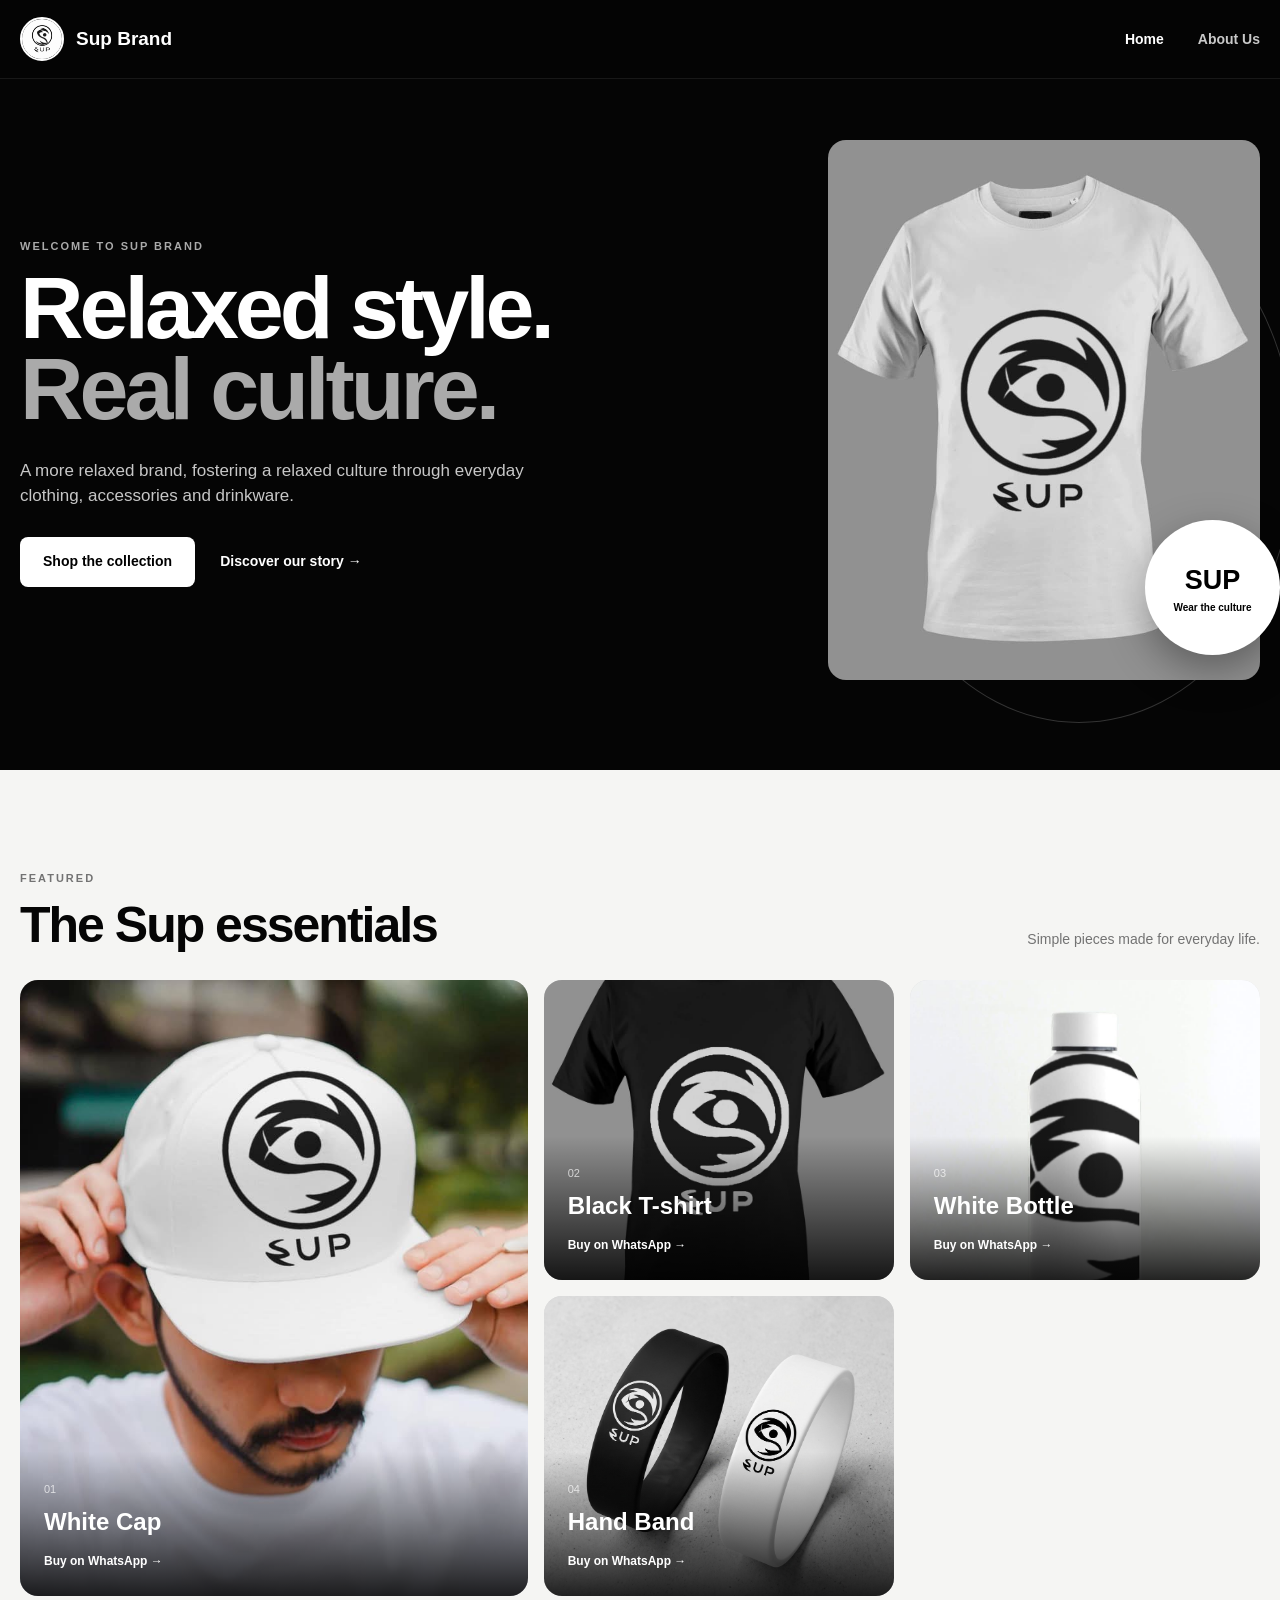
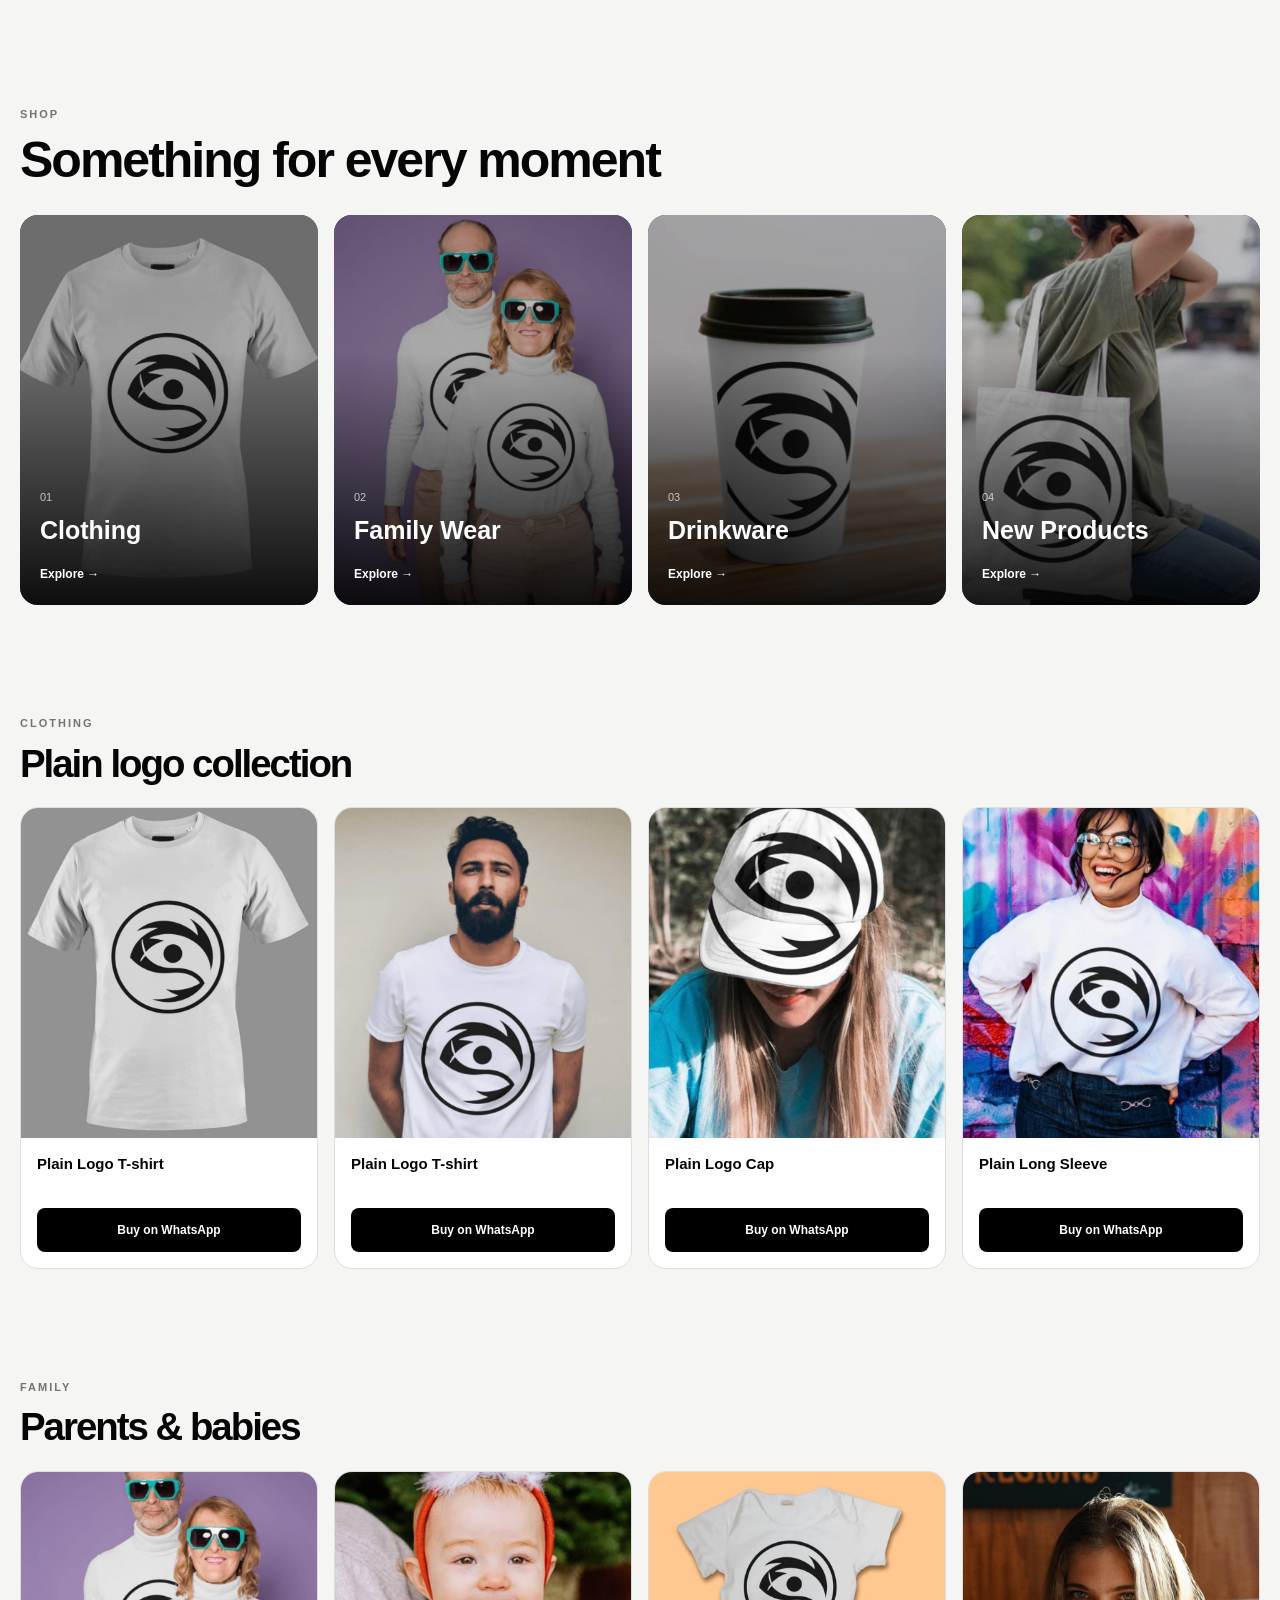
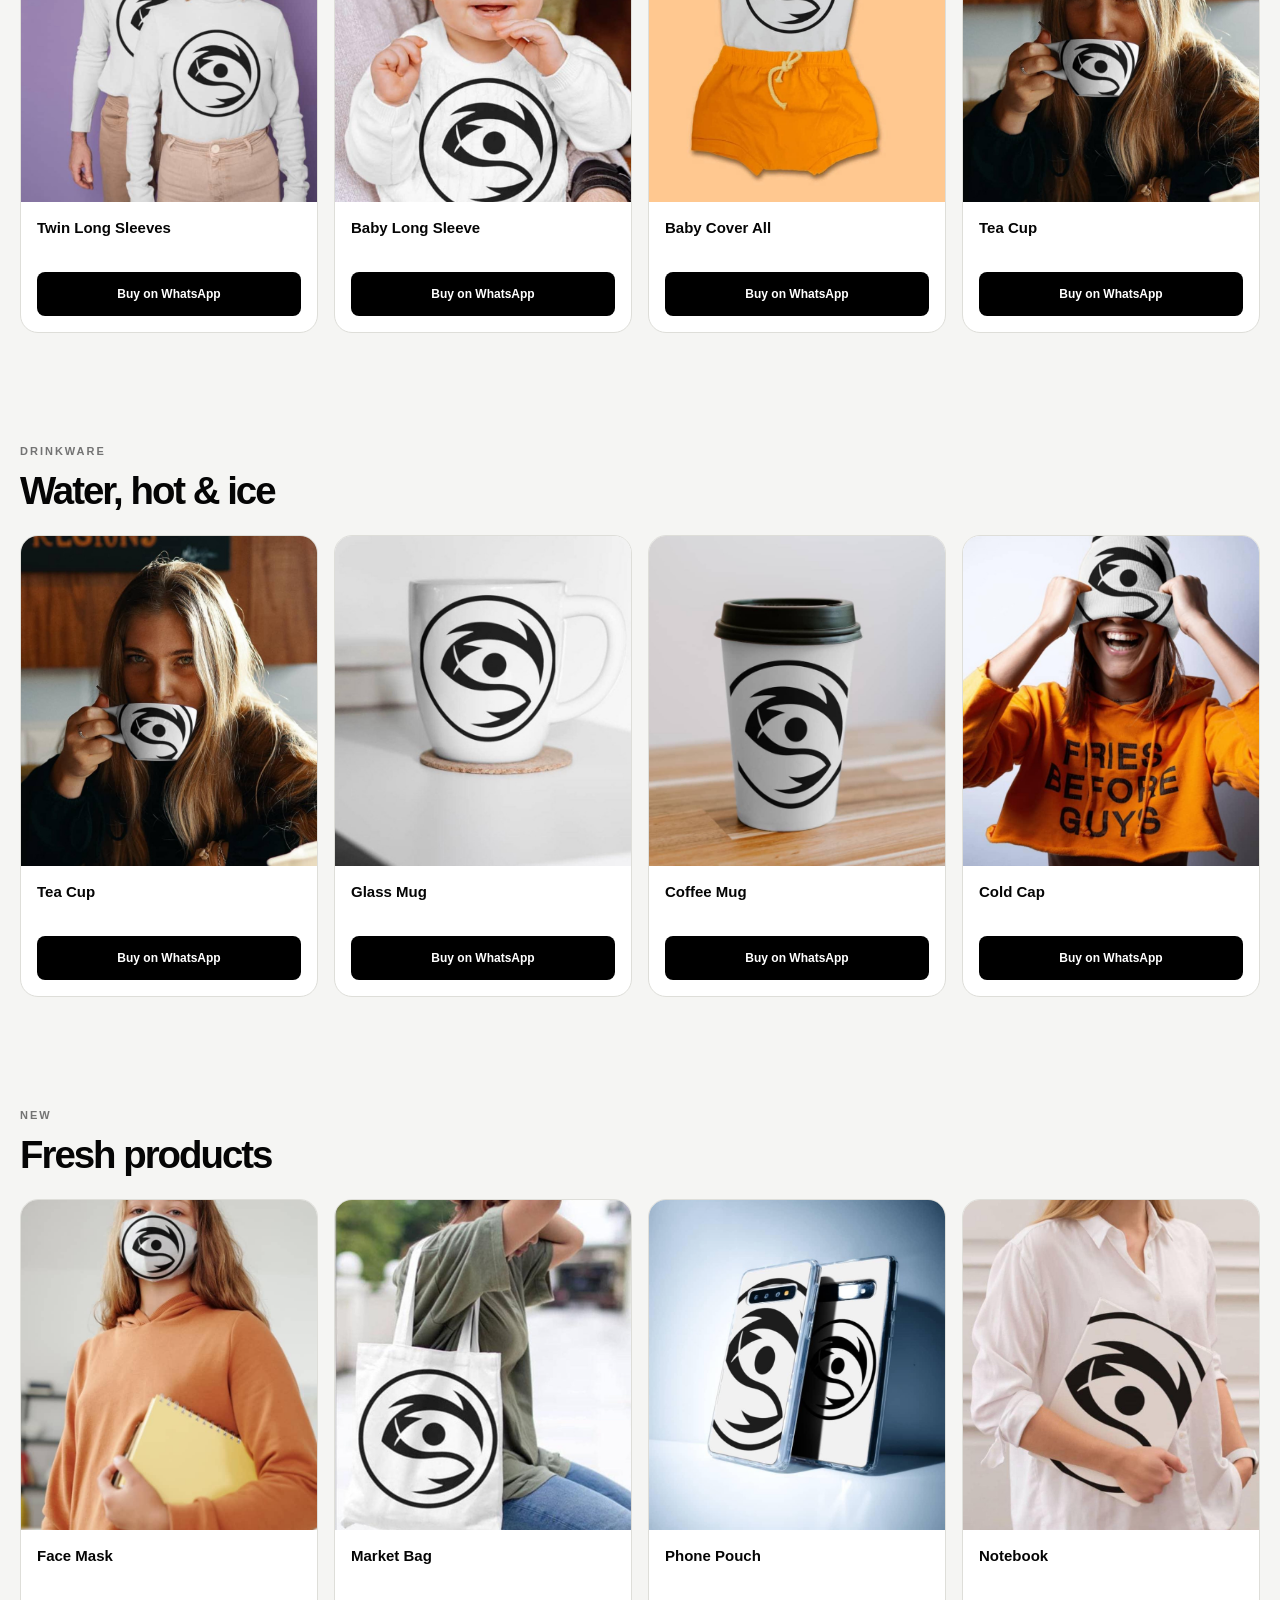
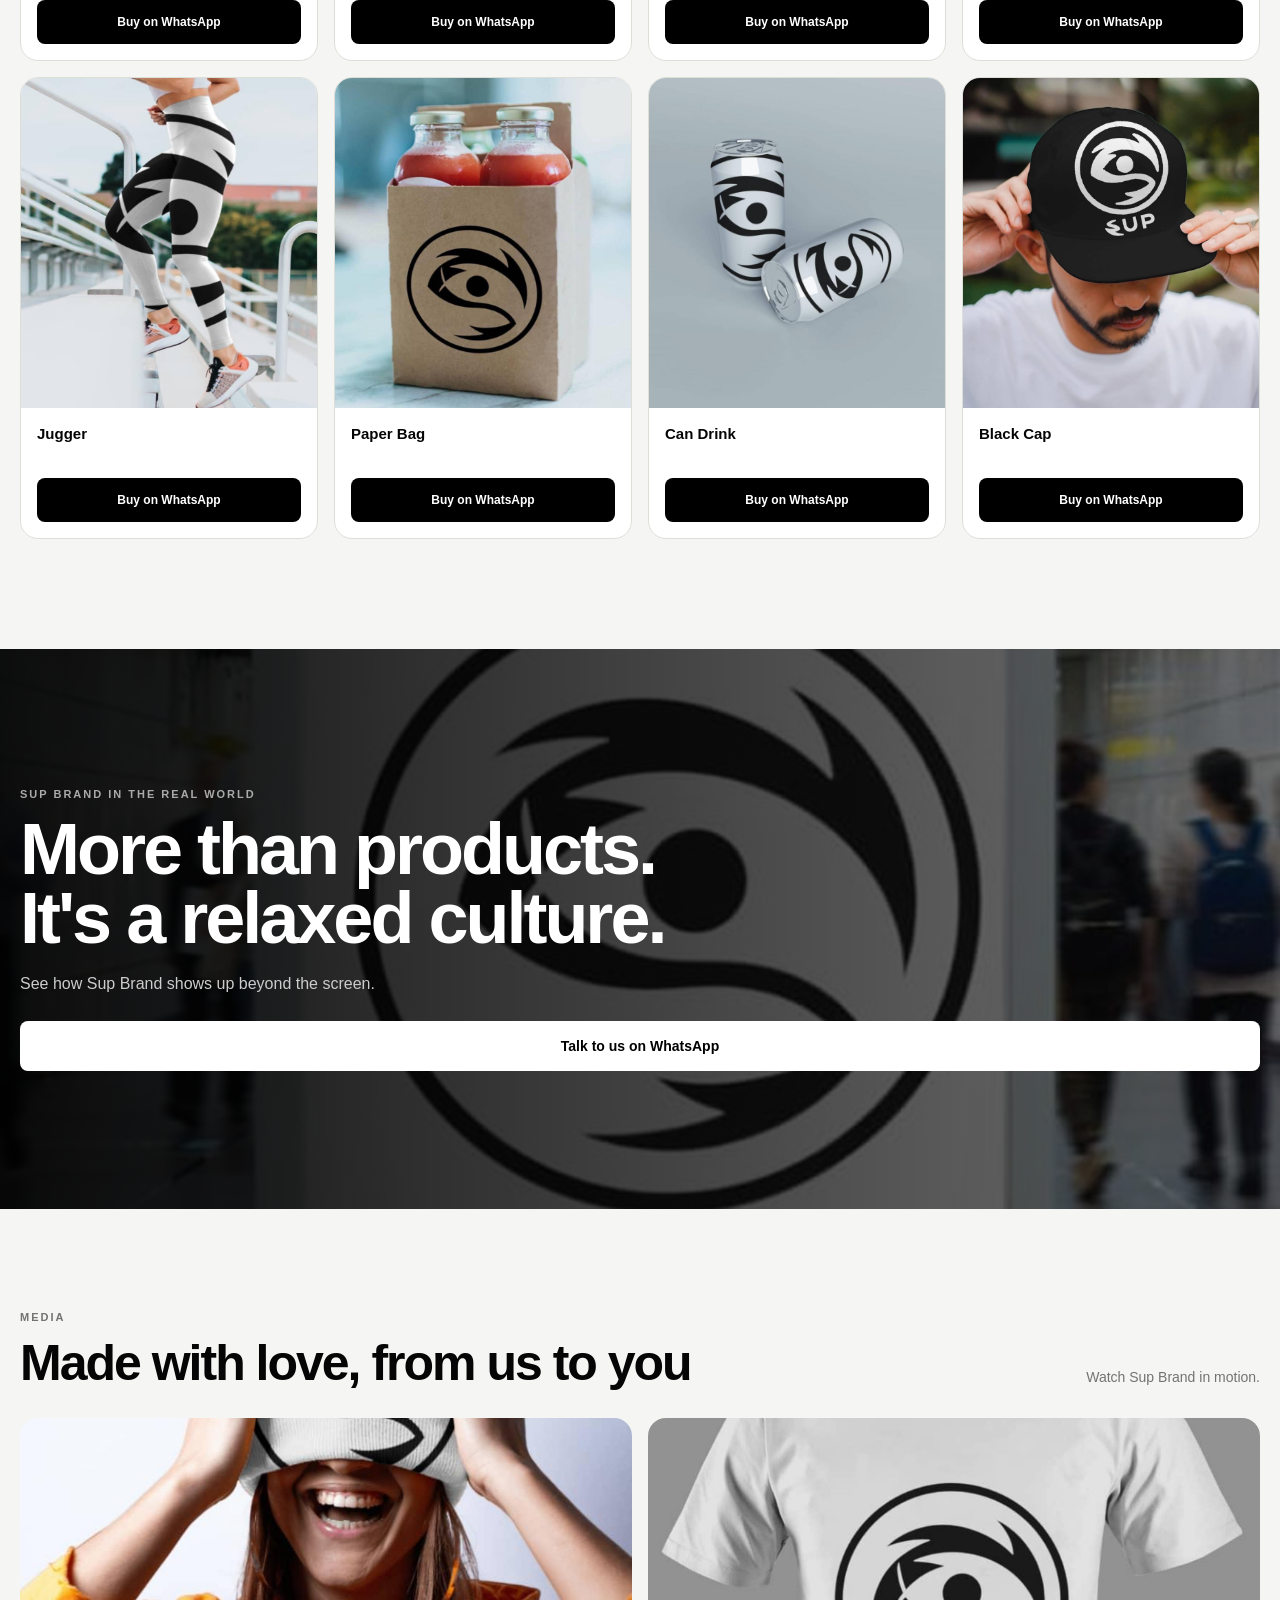
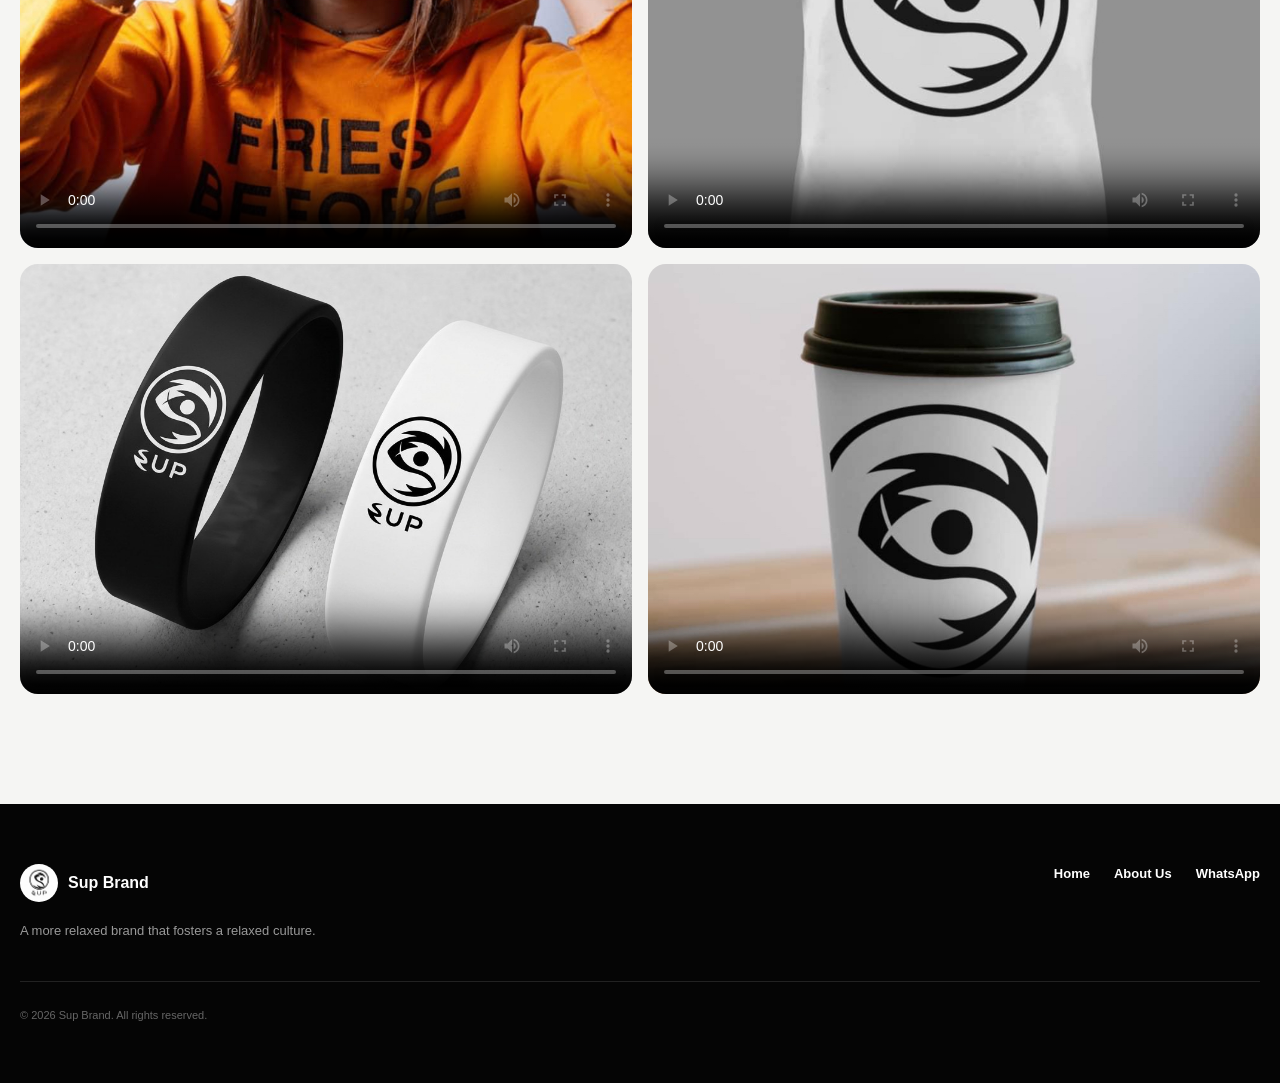
==== commit 109cd9b1: "Update index.html" ====
--- a/index.html
+++ b/index.html
@@ -341,347 +341,4 @@
         });
     </script>
 </body>
-</html><!DOCTYPE html>
-<html lang="en">
-<head>
-    <meta charset="UTF-8">
-    <meta name="viewport" content="width=device-width, initial-scale=1.0">
-    <meta name="description" content="Sup Brand — a more relaxed brand that fosters a relaxed culture.">
-    <meta name="google-site-verification" content="WHXtkgLDhK5DAgvb4q8dHIwgNoqpGXokUqNb6NjOAAs">
-    <link rel="icon" href="sup_logo.JPG">
-    <link rel="stylesheet" href="index.css">
-    <title>Sup Brand | Relaxed Culture</title>
-</head>
-
-<body>
-    <header class="header">
-        <div class="header-inner">
-            <a class="logo-link" href="index.html" aria-label="Sup Brand home">
-                <img src="sup_logo.JPG" alt="Sup Brand logo" class="logo">
-                <span>Sup Brand</span>
-            </a>
-
-            <nav class="desktop-nav" aria-label="Main navigation">
-                <a class="active" href="index.html">Home</a>
-                <a href="about.html">About Us</a>
-            </nav>
-
-            <button class="menu-toggle" id="menuToggle" type="button"
-                    aria-label="Open menu" aria-expanded="false" aria-controls="mobileNav">
-                <span></span><span></span><span></span>
-            </button>
-        </div>
-
-        <nav class="mobile-nav" id="mobileNav" aria-label="Mobile navigation">
-            <a href="index.html">Home</a>
-            <a href="about.html">About Us</a>
-        </nav>
-    </header>
-
-    <main>
-        <!-- HERO -->
-        <section class="hero">
-            <div class="hero-inner">
-                <div class="hero-copy">
-                    <span class="label">WELCOME TO SUP BRAND</span>
-                    <h1>Relaxed style.<br><span>Real culture.</span></h1>
-                    <p>
-                        A more relaxed brand, fostering a relaxed culture through
-                        everyday clothing, accessories and drinkware.
-                    </p>
-                    <div class="hero-actions">
-                        <a class="button button-light" href="#collection">Shop the collection</a>
-                        <a class="text-link" href="about.html">Discover our story →</a>
-                    </div>
-                </div>
-
-                <div class="hero-product">
-                    <img src="official_sup_t-shirt.jpeg" alt="Sup Brand official T-shirt">
-                    <div class="hero-badge">
-                        <strong>SUP</strong>
-                        <span>Wear the culture</span>
-                    </div>
-                </div>
-            </div>
-        </section>
-
-        <!-- FEATURED PRODUCTS -->
-        <section class="section" id="collection">
-            <div class="section-head">
-                <div>
-                    <span class="label">FEATURED</span>
-                    <h2>The Sup essentials</h2>
-                </div>
-                <p>Simple pieces made for everyday life.</p>
-            </div>
-
-            <div class="featured-grid">
-                <article class="featured-card featured-large">
-                    <a href="white_cap.JPG">
-                        <img src="white_cap.JPG" alt="White Sup Brand cap" loading="lazy">
-                    </a>
-                    <div class="card-overlay">
-                        <span>01</span>
-                        <h3>White Cap</h3>
-                        <a href="https://chat.whatsapp.com/Ik4qP1xSdpTBQ17QCoup6d">Buy on WhatsApp →</a>
-                    </div>
-                </article>
-
-                <article class="featured-card">
-                    <a href="black_t-shirt.JPG">
-                        <img src="black_t-shirt.JPG" alt="Black Sup Brand T-shirt" loading="lazy">
-                    </a>
-                    <div class="card-overlay">
-                        <span>02</span>
-                        <h3>Black T-shirt</h3>
-                        <a href="https://chat.whatsapp.com/Ik4qP1xSdpTBQ17QCoup6d">Buy on WhatsApp →</a>
-                    </div>
-                </article>
-
-                <article class="featured-card">
-                    <a href="white_water_bottle.JPG">
-                        <img src="white_water_bottle.JPG" alt="White Sup Brand water bottle" loading="lazy">
-                    </a>
-                    <div class="card-overlay">
-                        <span>03</span>
-                        <h3>White Bottle</h3>
-                        <a href="https://chat.whatsapp.com/Ik4qP1xSdpTBQ17QCoup6d">Buy on WhatsApp →</a>
-                    </div>
-                </article>
-
-                <article class="featured-card">
-                    <a href="hand_band.JPG">
-                        <img src="hand_band.JPG" alt="Sup Brand hand band" loading="lazy">
-                    </a>
-                    <div class="card-overlay">
-                        <span>04</span>
-                        <h3>Hand Band</h3>
-                        <a href="https://chat.whatsapp.com/Ik4qP1xSdpTBQ17QCoup6d">Buy on WhatsApp →</a>
-                    </div>
-                </article>
-            </div>
-        </section>
-
-        <!-- SHOP CATEGORIES -->
-        <section class="section categories">
-            <div class="section-head">
-                <div>
-                    <span class="label">SHOP</span>
-                    <h2>Something for every moment</h2>
-                </div>
-            </div>
-
-            <div class="category-grid">
-                <a class="category-card" href="#clothing">
-                    <img src="sup_t-shirt.jpg" alt="Sup Brand clothing" loading="lazy">
-                    <div><span>01</span><h3>Clothing</h3><b>Explore →</b></div>
-                </a>
-
-                <a class="category-card" href="#family">
-                    <img src="twin_longsleeves.jpg" alt="Sup Brand family wear" loading="lazy">
-                    <div><span>02</span><h3>Family Wear</h3><b>Explore →</b></div>
-                </a>
-
-                <a class="category-card" href="#drinkware">
-                    <img src="mug_coffee.jpg" alt="Sup Brand drinkware" loading="lazy">
-                    <div><span>03</span><h3>Drinkware</h3><b>Explore →</b></div>
-                </a>
-
-                <a class="category-card" href="#new">
-                    <img src="market_bag.jpg" alt="Sup Brand new products" loading="lazy">
-                    <div><span>04</span><h3>New Products</h3><b>Explore →</b></div>
-                </a>
-            </div>
-        </section>
-
-        <!-- CLOTHING -->
-        <section class="section product-section" id="clothing">
-            <div class="section-head compact">
-                <div>
-                    <span class="label">CLOTHING</span>
-                    <h2>Plain logo collection</h2>
-                </div>
-            </div>
-
-            <div class="product-grid">
-                <article class="product">
-                    <a href="sup_t-shirt.jpg"><img src="sup_t-shirt.jpg" alt="Plain logo T-shirt" loading="lazy"></a>
-                    <div><h3>Plain Logo T-shirt</h3><a href="https://chat.whatsapp.com/Ik4qP1xSdpTBQ17QCoup6d">Buy on WhatsApp</a></div>
-                </article>
-                <article class="product">
-                    <a href="sup_male_t-shirt.jpg"><img src="sup_male_t-shirt.jpg" alt="Plain logo men's T-shirt" loading="lazy"></a>
-                    <div><h3>Plain Logo T-shirt</h3><a href="https://chat.whatsapp.com/Ik4qP1xSdpTBQ17QCoup6d">Buy on WhatsApp</a></div>
-                </article>
-                <article class="product">
-                    <a href="female_sup_cap.jpg"><img src="female_sup_cap.jpg" alt="Plain logo cap" loading="lazy"></a>
-                    <div><h3>Plain Logo Cap</h3><a href="https://chat.whatsapp.com/Ik4qP1xSdpTBQ17QCoup6d">Buy on WhatsApp</a></div>
-                </article>
-                <article class="product">
-                    <a href="female_longsleeve.jpg"><img src="female_longsleeve.jpg" alt="Plain logo long sleeve" loading="lazy"></a>
-                    <div><h3>Plain Long Sleeve</h3><a href="https://chat.whatsapp.com/Ik4qP1xSdpTBQ17QCoup6d">Buy on WhatsApp</a></div>
-                </article>
-            </div>
-        </section>
-
-        <!-- FAMILY -->
-        <section class="section product-section" id="family">
-            <div class="section-head compact">
-                <div>
-                    <span class="label">FAMILY</span>
-                    <h2>Parents & babies</h2>
-                </div>
-            </div>
-
-            <div class="product-grid">
-                <article class="product">
-                    <a href="twin_longsleeves.jpg"><img src="twin_longsleeves.jpg" alt="Twin long sleeves" loading="lazy"></a>
-                    <div><h3>Twin Long Sleeves</h3><a href="https://chat.whatsapp.com/Ik4qP1xSdpTBQ17QCoup6d">Buy on WhatsApp</a></div>
-                </article>
-                <article class="product">
-                    <a href="baby_longsleeve.jpeg"><img src="baby_longsleeve.jpeg" alt="Baby long sleeve" loading="lazy"></a>
-                    <div><h3>Baby Long Sleeve</h3><a href="https://chat.whatsapp.com/Ik4qP1xSdpTBQ17QCoup6d">Buy on WhatsApp</a></div>
-                </article>
-                <article class="product">
-                    <a href="cover_all_for_baby.jpeg"><img src="cover_all_for_baby.jpeg" alt="Baby cover all" loading="lazy"></a>
-                    <div><h3>Baby Cover All</h3><a href="https://chat.whatsapp.com/Ik4qP1xSdpTBQ17QCoup6d">Buy on WhatsApp</a></div>
-                </article>
-                <article class="product">
-                    <a href="sup_cup.jpg"><img src="sup_cup.jpg" alt="Sup Brand tea cup" loading="lazy"></a>
-                    <div><h3>Tea Cup</h3><a href="https://chat.whatsapp.com/Ik4qP1xSdpTBQ17QCoup6d">Buy on WhatsApp</a></div>
-                </article>
-            </div>
-        </section>
-
-        <!-- DRINKWARE -->
-        <section class="section product-section" id="drinkware">
-            <div class="section-head compact">
-                <div>
-                    <span class="label">DRINKWARE</span>
-                    <h2>Water, hot & ice</h2>
-                </div>
-            </div>
-
-            <div class="product-grid">
-                <article class="product">
-                    <a href="sup_cup.jpg"><img src="sup_cup.jpg" alt="Sup tea cup" loading="lazy"></a>
-                    <div><h3>Tea Cup</h3><a href="https://chat.whatsapp.com/Ik4qP1xSdpTBQ17QCoup6d">Buy on WhatsApp</a></div>
-                </article>
-                <article class="product">
-                    <a href="mug_on_table.jpg"><img src="mug_on_table.jpg" alt="Glass mug" loading="lazy"></a>
-                    <div><h3>Glass Mug</h3><a href="https://chat.whatsapp.com/Ik4qP1xSdpTBQ17QCoup6d">Buy on WhatsApp</a></div>
-                </article>
-                <article class="product">
-                    <a href="mug_coffee.jpg"><img src="mug_coffee.jpg" alt="Coffee mug" loading="lazy"></a>
-                    <div><h3>Coffee Mug</h3><a href="https://chat.whatsapp.com/Ik4qP1xSdpTBQ17QCoup6d">Buy on WhatsApp</a></div>
-                </article>
-                <article class="product">
-                    <a href="cold_cap.jpg"><img src="cold_cap.jpg" alt="Cold cap" loading="lazy"></a>
-                    <div><h3>Cold Cap</h3><a href="https://chat.whatsapp.com/Ik4qP1xSdpTBQ17QCoup6d">Buy on WhatsApp</a></div>
-                </article>
-            </div>
-        </section>
-
-        <!-- NEW PRODUCTS -->
-        <section class="section product-section" id="new">
-            <div class="section-head compact">
-                <div>
-                    <span class="label">NEW</span>
-                    <h2>Fresh products</h2>
-                </div>
-            </div>
-
-            <div class="product-grid">
-                <article class="product"><a href="face_mask.jpeg"><img src="face_mask.jpeg" alt="Face mask" loading="lazy"></a><div><h3>Face Mask</h3><a href="https://chat.whatsapp.com/Ik4qP1xSdpTBQ17QCoup6d">Buy on WhatsApp</a></div></article>
-                <article class="product"><a href="market_bag.jpg"><img src="market_bag.jpg" alt="Market bag" loading="lazy"></a><div><h3>Market Bag</h3><a href="https://chat.whatsapp.com/Ik4qP1xSdpTBQ17QCoup6d">Buy on WhatsApp</a></div></article>
-                <article class="product"><a href="phone_pouch.jpg"><img src="phone_pouch.jpg" alt="Phone pouch" loading="lazy"></a><div><h3>Phone Pouch</h3><a href="https://chat.whatsapp.com/Ik4qP1xSdpTBQ17QCoup6d">Buy on WhatsApp</a></div></article>
-                <article class="product"><a href="book.jpg"><img src="book.jpg" alt="Sup Brand notebook" loading="lazy"></a><div><h3>Notebook</h3><a href="https://chat.whatsapp.com/Ik4qP1xSdpTBQ17QCoup6d">Buy on WhatsApp</a></div></article>
-                <article class="product"><a href="jugger.jpg"><img src="jugger.jpg" alt="Jugger" loading="lazy"></a><div><h3>Jugger</h3><a href="https://chat.whatsapp.com/Ik4qP1xSdpTBQ17QCoup6d">Buy on WhatsApp</a></div></article>
-                <article class="product"><a href="paper_bag.jpg"><img src="paper_bag.jpg" alt="Paper bag" loading="lazy"></a><div><h3>Paper Bag</h3><a href="https://chat.whatsapp.com/Ik4qP1xSdpTBQ17QCoup6d">Buy on WhatsApp</a></div></article>
-                <article class="product"><a href="surprise_drinks.jpg"><img src="surprise_drinks.jpg" alt="Sup Brand drink" loading="lazy"></a><div><h3>Can Drink</h3><a href="https://chat.whatsapp.com/Ik4qP1xSdpTBQ17QCoup6d">Buy on WhatsApp</a></div></article>
-                <article class="product"><a href="black_cap.JPG"><img src="black_cap.JPG" alt="Black Sup Brand cap" loading="lazy"></a><div><h3>Black Cap</h3><a href="https://chat.whatsapp.com/Ik4qP1xSdpTBQ17QCoup6d">Buy on WhatsApp</a></div></article>
-            </div>
-        </section>
-
-        <!-- CAMPAIGN -->
-        <section class="campaign">
-            <img src="trainstation_billboard.jpeg" alt="Sup Brand train station campaign" loading="lazy">
-            <div class="campaign-content">
-                <span class="label">SUP BRAND IN THE REAL WORLD</span>
-                <h2>More than products.<br>It's a relaxed culture.</h2>
-                <p>See how Sup Brand shows up beyond the screen.</p>
-                <a class="button button-light" href="https://chat.whatsapp.com/Ik4qP1xSdpTBQ17QCoup6d">Talk to us on WhatsApp</a>
-            </div>
-        </section>
-
-        <!-- VIDEOS -->
-        <section class="section media-section">
-            <div class="section-head">
-                <div>
-                    <span class="label">MEDIA</span>
-                    <h2>Made with love, from us to you</h2>
-                </div>
-                <p>Watch Sup Brand in motion.</p>
-            </div>
-
-            <div class="video-grid">
-                <article class="video-card">
-                    <video controls playsinline preload="metadata" poster="cold_cap.jpg">
-                        <source src="all_black_and_white_cap_bottle_t-shirt.MP4" type="video/mp4">
-                    </video>
-                </article>
-                <article class="video-card">
-                    <video controls playsinline preload="metadata" poster="sup_t-shirt.jpg">
-                        <source src="dacing.MP4" type="video/mp4">
-                    </video>
-                </article>
-                <article class="video-card">
-                    <video controls playsinline preload="metadata" poster="hand_band.JPG">
-                        <source src="hand_band_video.MP4" type="video/mp4">
-                    </video>
-                </article>
-                <article class="video-card">
-                    <video controls playsinline preload="metadata" poster="mug_coffee.jpg">
-                        <source src="mug_coffee_video.MOV" type="video/quicktime">
-                    </video>
-                </article>
-            </div>
-        </section>
-    </main>
-
-    <footer class="footer">
-        <div>
-            <a href="index.html" class="footer-brand">
-                <img src="sup_logo.JPG" alt="Sup Brand logo">
-                <strong>Sup Brand</strong>
-            </a>
-            <p>A more relaxed brand that fosters a relaxed culture.</p>
-        </div>
-        <div class="footer-links">
-            <a href="index.html">Home</a>
-            <a href="about.html">About Us</a>
-            <a href="https://chat.whatsapp.com/Ik4qP1xSdpTBQ17QCoup6d">WhatsApp</a>
-        </div>
-        <small>© 2026 Sup Brand. All rights reserved.</small>
-    </footer>
-
-    <script>
-        const menuToggle = document.getElementById("menuToggle");
-        const mobileNav = document.getElementById("mobileNav");
-
-        menuToggle.addEventListener("click", () => {
-            const open = menuToggle.getAttribute("aria-expanded") === "true";
-            menuToggle.setAttribute("aria-expanded", String(!open));
-            menuToggle.setAttribute("aria-label", open ? "Open menu" : "Close menu");
-            mobileNav.classList.toggle("open", !open);
-        });
-
-        mobileNav.querySelectorAll("a").forEach(link => {
-            link.addEventListener("click", () => {
-                menuToggle.setAttribute("aria-expanded", "false");
-                menuToggle.setAttribute("aria-label", "Open menu");
-                mobileNav.classList.remove("open");
-            });
-        });
-    </script>
-</body>
 </html>
